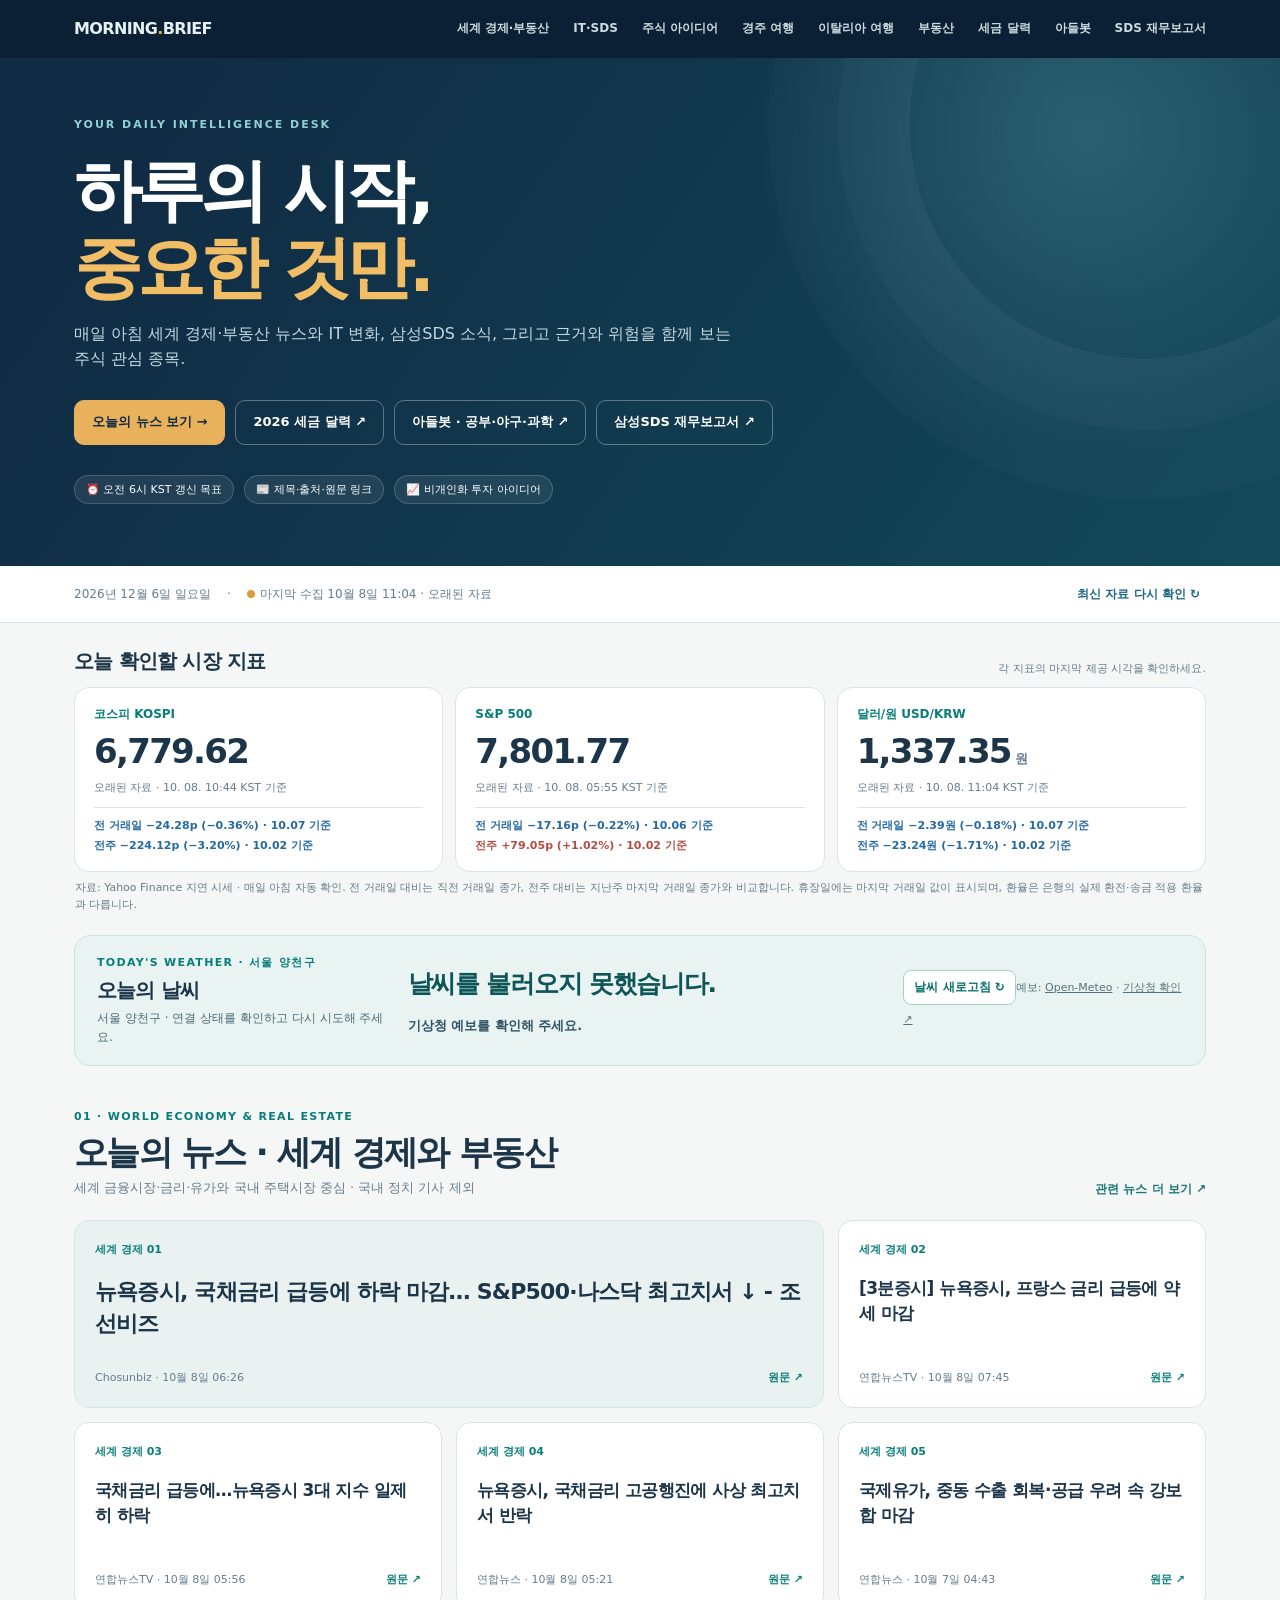
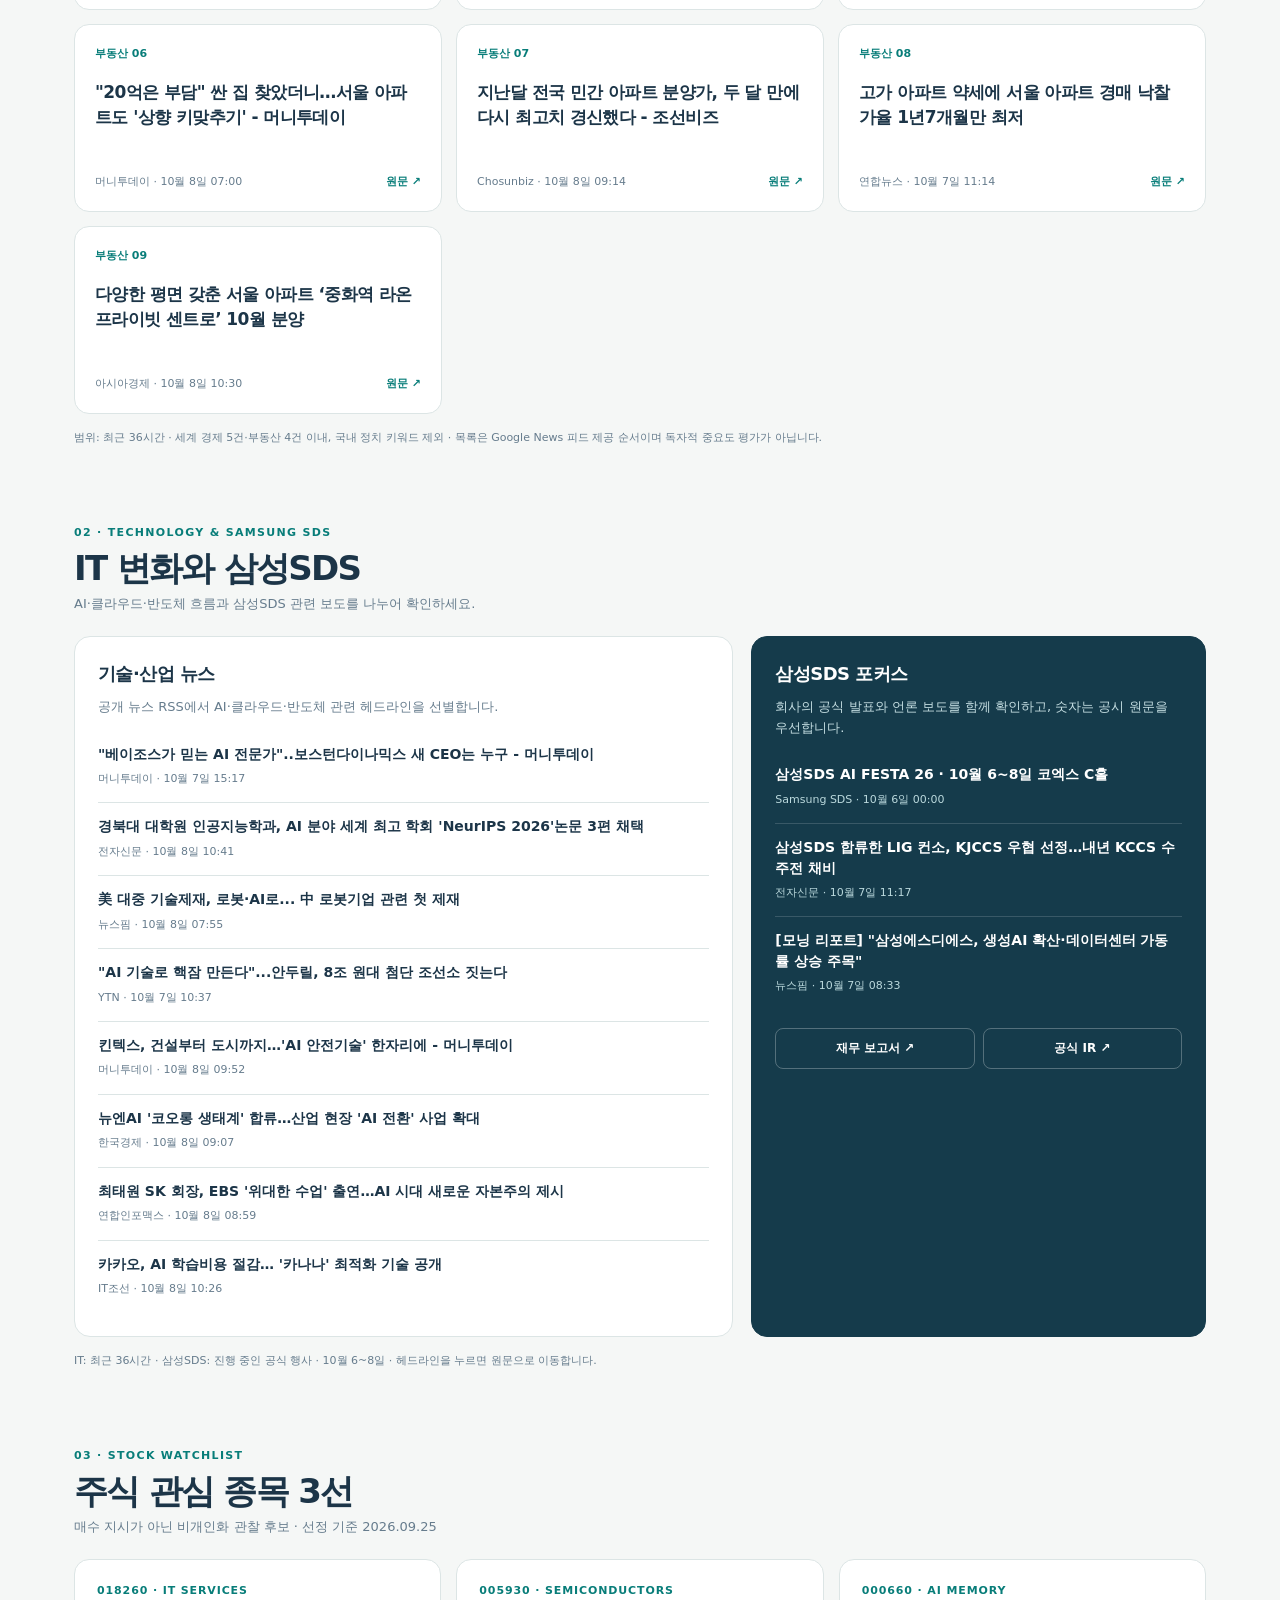
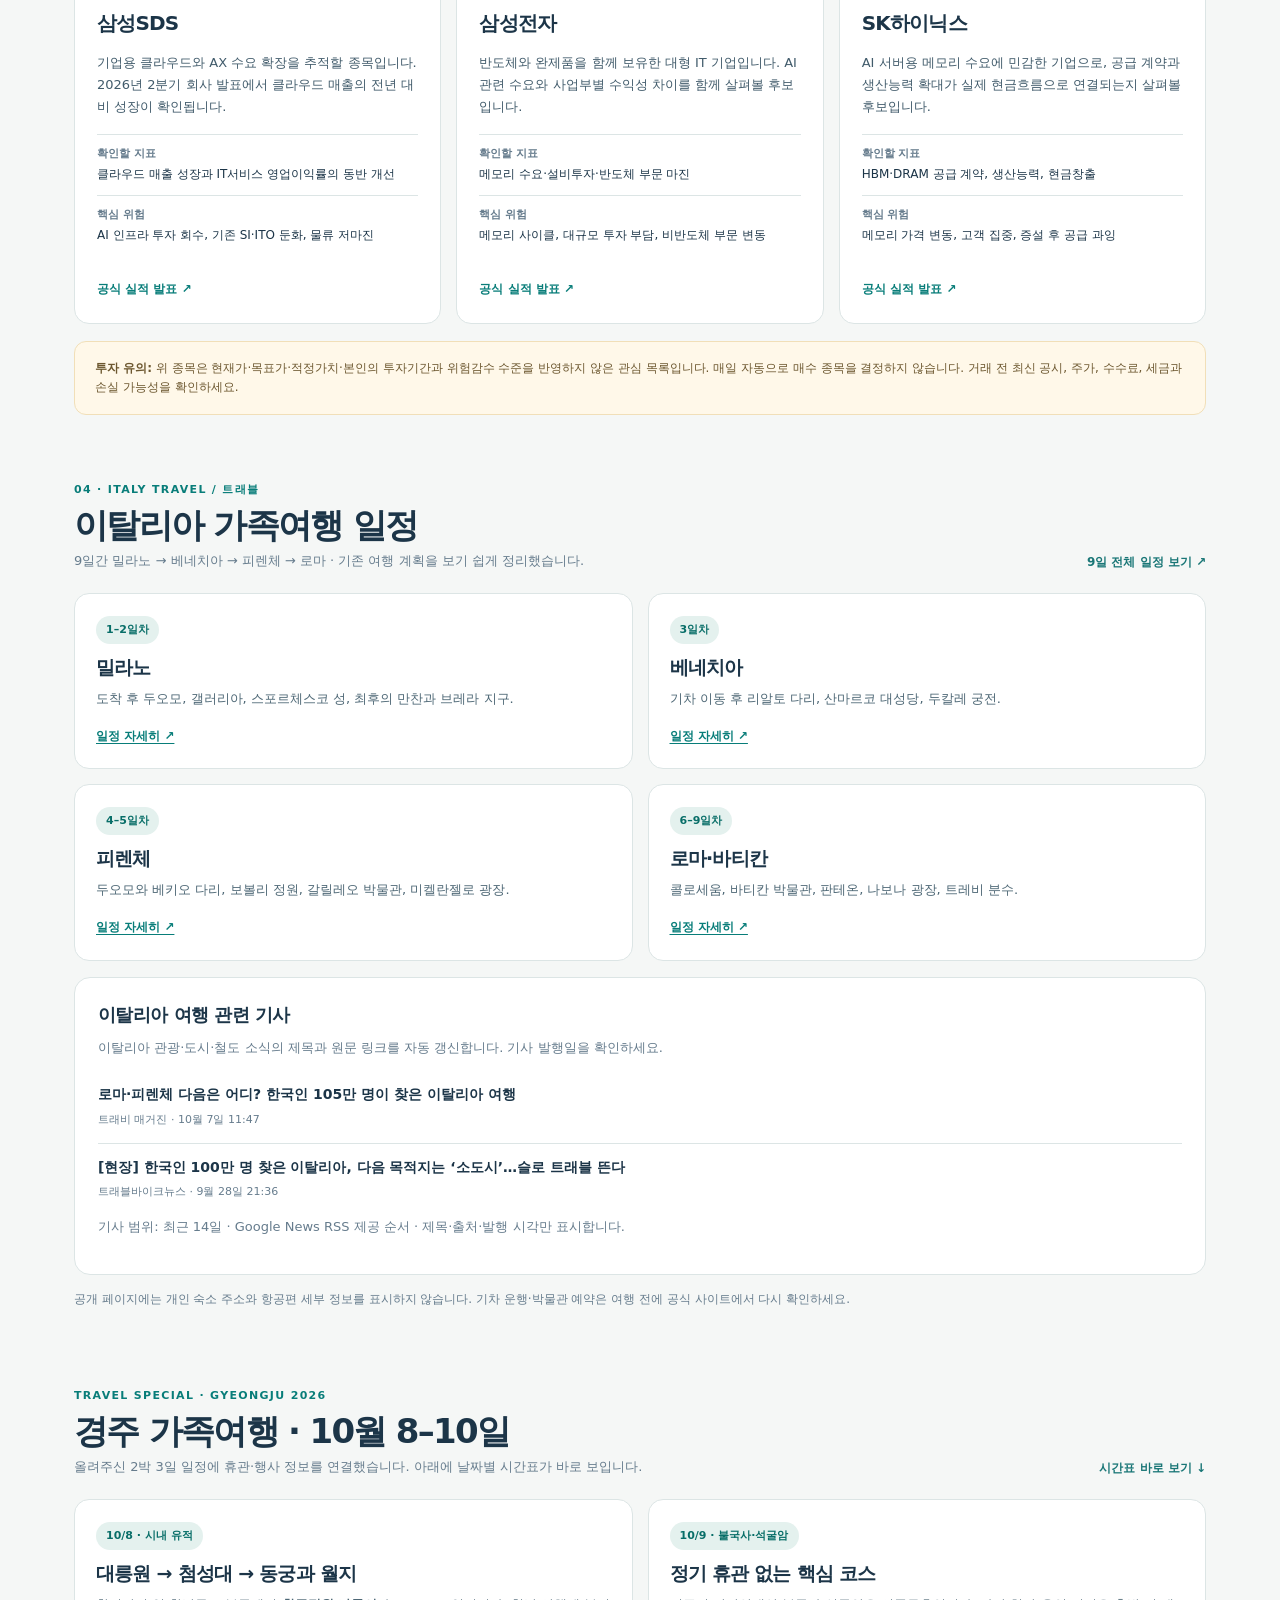
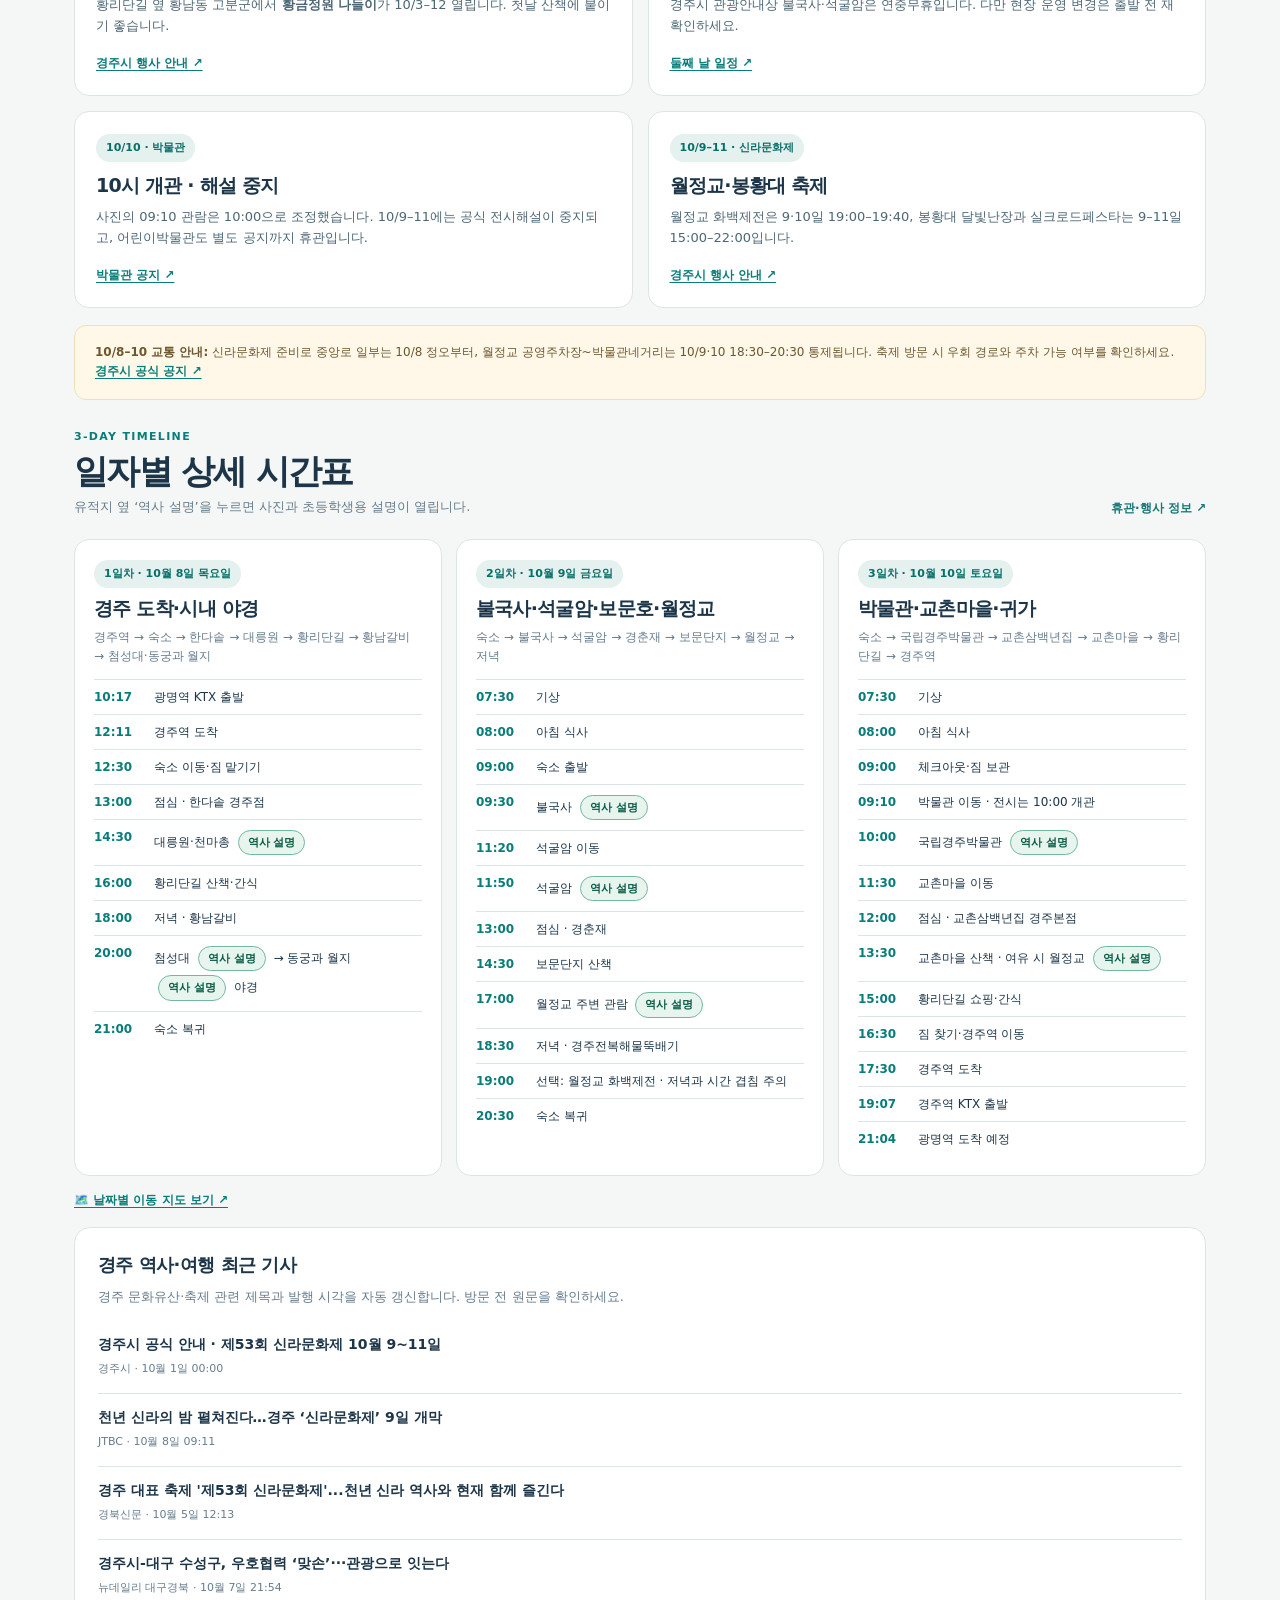
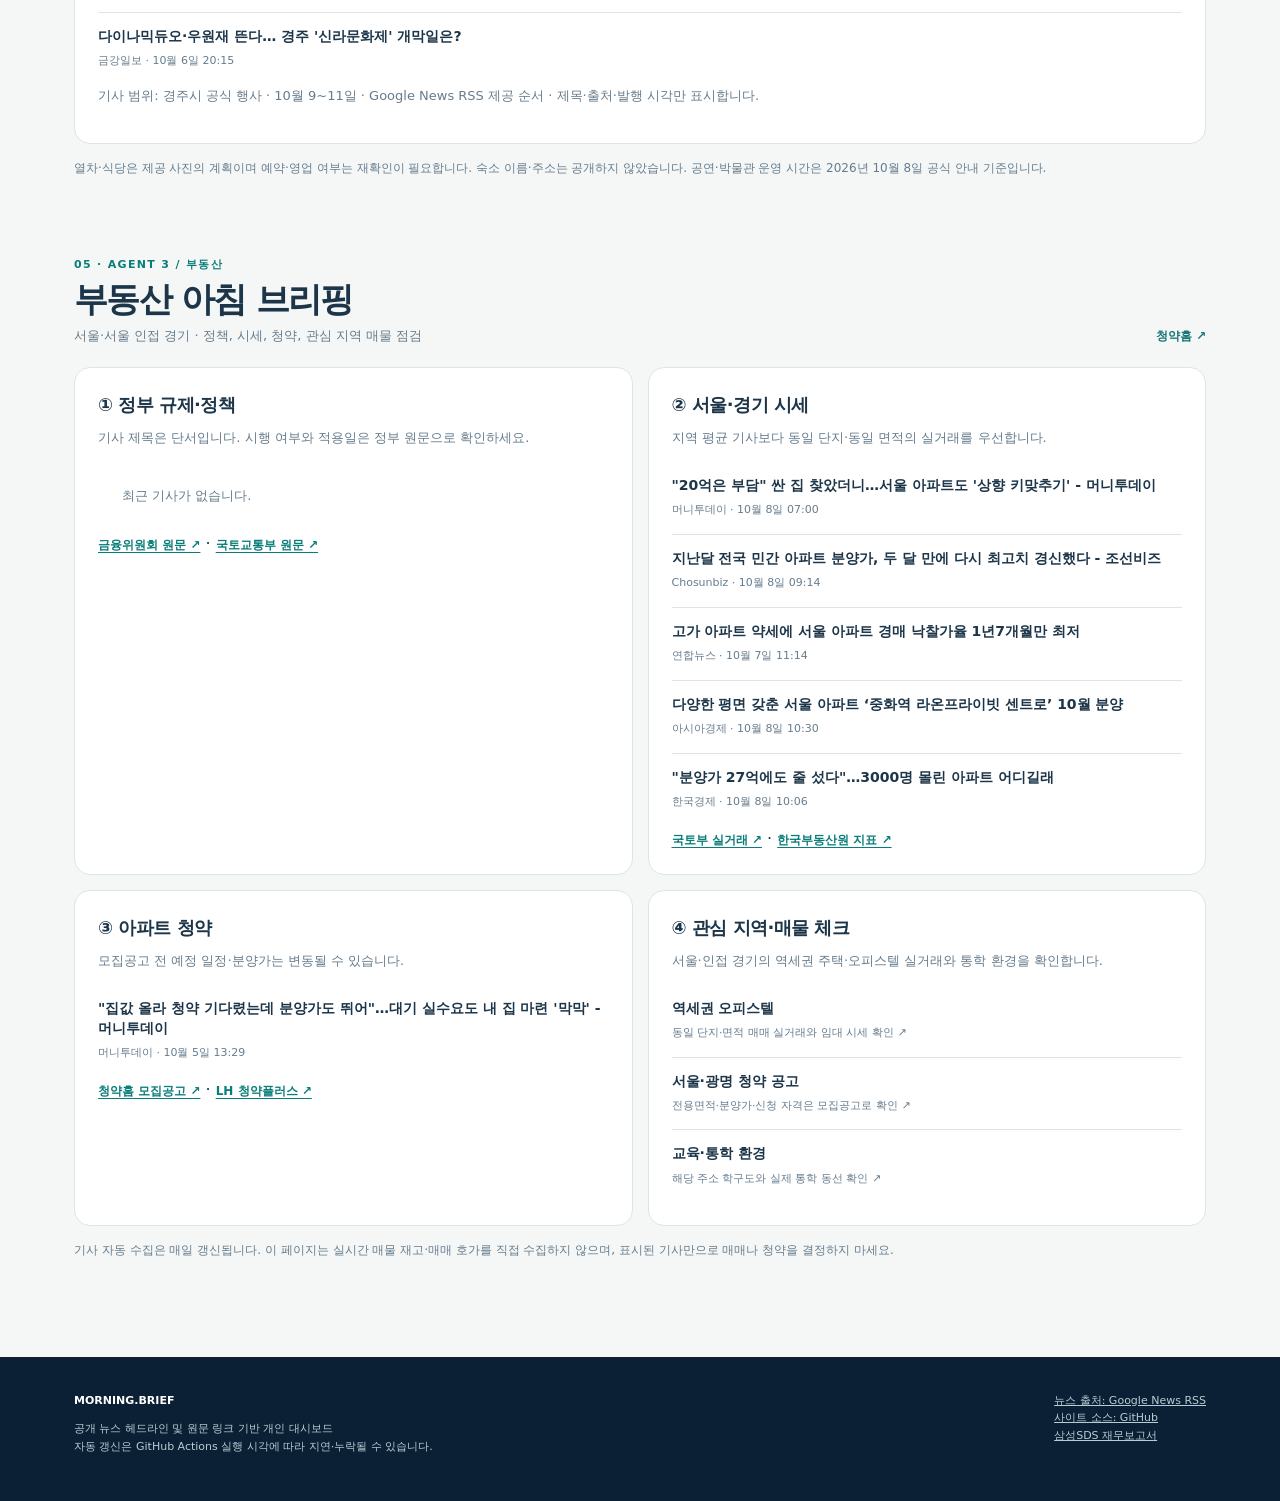
==== index.html @ 33d8dbd0 "Add day-by-day Gyeongju route maps" ====
<!doctype html>
<html lang="ko">
<head>
<meta charset="utf-8">
<meta name="viewport" content="width=device-width,initial-scale=1">
<meta name="theme-color" content="#102b44">
<meta name="description" content="매일 아침 세계 경제·부동산 뉴스, IT·삼성SDS, 이탈리아·경주 여행 일정과 기사를 보는 개인 대시보드">
<title>모닝 브리프 | 세계 경제 · IT · 이탈리아·경주 여행</title>
<style>
:root{--navy:#102b44;--deep:#0b2034;--ink:#1c3548;--muted:#667c8d;--teal:#087d79;--gold:#e6ae52;--paper:#f5f7f6;--line:#dce5e5;--white:#fff}*{box-sizing:border-box}html{scroll-behavior:smooth;scroll-padding-top:85px}body{margin:0;background:var(--paper);color:var(--ink);font-family:system-ui,-apple-system,"Apple SD Gothic Neo","Malgun Gothic",sans-serif;line-height:1.6}a{color:inherit;text-decoration:none}button{font:inherit}.wrap{max-width:1180px;margin:auto;padding:0 24px}.topbar{background:var(--deep);color:#e5f1f1}.toprow{display:flex;align-items:center;justify-content:space-between;min-height:58px;gap:20px}.brand{font-size:16px;font-weight:850;letter-spacing:-.04em}.brand span{color:var(--gold)}.topnav{display:flex;align-items:center;gap:24px;font-size:12px;font-weight:700;color:#cbdbdf}.topnav a:hover{color:white}.hero{background:radial-gradient(circle at 85% 15%,#2b6071 0%,transparent 28%),linear-gradient(125deg,#102b44 10%,#124958 100%);color:#fff;position:relative;overflow:hidden}.hero:after{content:"";position:absolute;width:470px;height:470px;border:1px solid #ffffff13;border-radius:50%;right:-100px;top:-170px;box-shadow:0 0 0 70px #ffffff06,0 0 0 140px #ffffff04}.herobody{padding-top:58px;padding-bottom:62px;position:relative;z-index:1}.eyebrow{text-transform:uppercase;letter-spacing:.18em;color:#8fd0d2;font-size:11px;font-weight:800}.hero h1{font-size:clamp(38px,6vw,68px);line-height:1.14;letter-spacing:-.07em;margin:18px 0 14px}.hero h1 em{font-style:normal;color:#f1bd65}.hero p{max-width:660px;color:#c4d9e2;font-size:16px;margin:0}.heroactions{display:flex;gap:10px;flex-wrap:wrap;margin-top:28px}.button{display:inline-flex;align-items:center;justify-content:center;border:1px solid #ffffff52;border-radius:10px;padding:11px 17px;font-size:13px;font-weight:800;color:#fff;background:transparent;cursor:pointer}.button.primary{background:#e9b15c;color:#102b44;border-color:#e9b15c}.button:hover{transform:translateY(-1px)}.meta{display:flex;gap:10px;flex-wrap:wrap;margin-top:30px}.meta span{font-size:11px;border:1px solid #ffffff2d;background:#ffffff13;border-radius:99px;padding:5px 11px}.status{background:#fff;border-bottom:1px solid var(--line)}.statusrow{display:flex;gap:16px;align-items:center;flex-wrap:wrap;min-height:56px;font-size:12px;color:var(--muted)}.statusrow strong{color:var(--teal)}.dot{display:inline-block;width:8px;height:8px;background:#3ead7d;border-radius:50%;margin-right:5px}.dot.stale{background:#d89c3d}.reload{margin-left:auto;background:transparent;border:0;color:#1d6784;font-size:12px;font-weight:700;cursor:pointer}.section{padding:42px 0 24px}.sectionhead{display:flex;align-items:end;justify-content:space-between;gap:16px;margin-bottom:21px}.sectag{color:var(--teal);font-size:11px;font-weight:850;letter-spacing:.12em}.sectionhead h2{font-size:clamp(24px,4vw,34px);line-height:1.3;letter-spacing:-.05em;margin:4px 0}.sectionhead p{color:var(--muted);font-size:13px;margin:4px 0 0}.more{color:#197676;font-size:12px;font-weight:800;white-space:nowrap}.newsgrid{display:grid;grid-template-columns:repeat(3,1fr);gap:14px}.article{display:flex;flex-direction:column;background:#fff;border:1px solid var(--line);border-radius:15px;padding:20px;min-height:188px;transition:transform .15s,box-shadow .15s}.article:hover{transform:translateY(-3px);box-shadow:0 12px 30px #0d36501a}.article:first-child{grid-column:span 2;background:#e9f2f1;border-color:#d3e7e4}.article .number{font-size:11px;font-weight:850;color:var(--teal)}.article h3{font-size:17px;line-height:1.45;letter-spacing:-.035em;margin:18px 0 14px}.article:first-child h3{font-size:22px}.article .bottom{display:flex;justify-content:space-between;gap:12px;margin-top:auto;color:var(--muted);font-size:11px}.article .arrow{color:var(--teal);font-weight:900}.split{display:grid;grid-template-columns:minmax(0,1.45fr) minmax(285px,1fr);gap:18px}.panel{background:#fff;border:1px solid var(--line);border-radius:16px;padding:23px}.panel.dark{background:#153b4b;border-color:#153b4b;color:#fff}.panel h3{font-size:18px;margin:0 0 8px;letter-spacing:-.03em}.panel p{font-size:13px;color:var(--muted);margin:0 0 13px}.panel.dark p{color:#c5dee2}.headlist{list-style:none;padding:0;margin:0}.headlist li{border-bottom:1px solid var(--line)}.headlist li:last-child{border:0}.headlist a{display:block;padding:13px 0}.headlist strong{font-size:14px;display:block;line-height:1.45}.headlist small{color:var(--muted);font-size:11px}.headlist a:hover strong{color:var(--teal)}.panel.dark .headlist li{border-color:#ffffff27}.panel.dark .headlist small{color:#bbd9dd}.panel.dark .headlist a:hover strong{color:#f1bd65}.quicklinks{display:grid;grid-template-columns:1fr 1fr;gap:8px;margin-top:18px}.quicklinks a{border:1px solid #ffffff45;border-radius:8px;padding:10px;font-size:12px;text-align:center;font-weight:750}.quicklinks a:hover{background:#ffffff18}.ideas{display:grid;grid-template-columns:repeat(3,1fr);gap:15px}.idea{background:#fff;border:1px solid var(--line);border-radius:15px;padding:22px}.ticker{font-size:11px;color:var(--teal);font-weight:850;letter-spacing:.08em}.idea h3{font-size:20px;margin:7px 0 10px;letter-spacing:-.04em}.idea p{font-size:13px;color:#415b6b;line-height:1.7}.idea dl{margin:16px 0}.idea dl div{border-top:1px solid var(--line);padding:10px 0}.idea dt{font-size:11px;font-weight:850;color:var(--muted)}.idea dd{margin:3px 0 0;font-size:12px}.idea a{display:inline-block;color:var(--teal);font-weight:750;font-size:12px;margin-top:9px}.callout{background:#fff8e9;border:1px solid #f1dfb8;border-radius:12px;padding:17px 20px;margin-top:17px;color:#6c572f;font-size:12px}.empty{padding:24px;background:#fff;border:1px dashed var(--line);border-radius:12px;color:var(--muted);font-size:13px}.note{font-size:11px;color:var(--muted);line-height:1.7;margin-top:15px}.footer{margin-top:60px;background:var(--deep);color:#b9cbd4;padding:35px 0;font-size:11px}.footrow{display:flex;gap:20px;justify-content:space-between;align-items:start}.footer a{text-decoration:underline}.footer strong{color:white}a:focus-visible,button:focus-visible{outline:3px solid var(--gold);outline-offset:3px}@media(max-width:850px){.newsgrid{grid-template-columns:1fr 1fr}.split{grid-template-columns:1fr}.ideas{grid-template-columns:1fr 1fr}}@media(max-width:620px){.wrap{padding:0 16px}.topnav{gap:12px;font-size:11px}.topnav a:first-child{display:none}.herobody{padding-top:43px;padding-bottom:46px}.hero h1{font-size:40px}.hero p{font-size:14px}.section{padding-top:32px}.newsgrid,.ideas{grid-template-columns:1fr}.article:first-child{grid-column:auto}.article{min-height:150px}.article:first-child h3{font-size:19px}.article h3{margin-top:12px}.sectionhead{align-items:start}.statusrow{gap:5px;padding-top:12px;padding-bottom:12px}.reload{margin-left:0}.footrow{display:block}.footer p{margin:12px 0}}@media print{.topnav,.heroactions,.reload{display:none!important}.hero{background:#102b44!important}.section{padding:20px 0}.article,.panel,.idea{break-inside:avoid}.article{min-height:auto}.newsgrid,.ideas{grid-template-columns:1fr 1fr}.split{grid-template-columns:1fr 1fr}.footer{margin-top:20px}*{-webkit-print-color-adjust:exact;print-color-adjust:exact}}
</style>
<style>
.agentgrid{display:grid;grid-template-columns:repeat(2,minmax(0,1fr));gap:15px}.agentcard{background:#fff;border:1px solid var(--line);border-radius:15px;padding:21px}.agentcard h3{font-size:19px;letter-spacing:-.04em;margin:8px 0 7px}.agentcard p{font-size:13px;color:#4d6775;margin:0 0 12px}.agentcard .when{font-weight:850;color:var(--teal);font-size:13px}.agentcard .caution{font-size:12px;color:#866434;background:#fff7e7;border-radius:7px;padding:8px 10px}.agenttag{display:inline-block;border-radius:99px;background:#e4f1ee;color:#086e68;font-size:11px;font-weight:850;padding:5px 10px}.agentlink{font-size:12px;font-weight:800;color:var(--teal);text-decoration:underline;text-underline-offset:3px}.agentnote{font-size:12px;color:var(--muted);margin-top:15px}.agentnote strong{color:var(--ink)}@media(max-width:620px){.toprow{flex-wrap:wrap;padding-top:10px;padding-bottom:9px}.topnav{width:100%;min-width:0;overflow-x:auto;white-space:nowrap;gap:17px;padding-bottom:3px}.topnav a{flex:0 0 auto}.topnav a:first-child{display:inline}.agentgrid{grid-template-columns:1fr}}
</style>
<style>.topnav{overflow-x:auto;white-space:nowrap;scrollbar-width:thin}.toprow{min-width:0}.topnav a{flex:none}@media(max-width:850px){.toprow{display:block;padding-top:11px;padding-bottom:8px}.topnav{padding:8px 0 3px}}</style>
<style>.tripdays{display:grid;grid-template-columns:repeat(3,minmax(0,1fr));gap:14px;margin-top:19px}.tripday{background:#fff;border:1px solid var(--line);border-radius:15px;padding:19px;scroll-margin-top:90px}.tripday h3{font-size:19px;letter-spacing:-.04em;margin:5px 0}.tripday p{font-size:12px;color:var(--muted);margin:0 0 12px}.tripday ol{list-style:none;padding:0;margin:0}.tripday li{display:grid;grid-template-columns:52px 1fr;gap:8px;border-top:1px solid var(--line);padding:8px 0;font-size:12px;line-height:1.5}.tripday time{font-weight:850;color:var(--teal);font-variant-numeric:tabular-nums}.tripday .agentlink{display:inline-block;margin-top:10px}@media(max-width:900px){.tripdays{grid-template-columns:1fr}}@media(max-width:620px){.tripday{padding:17px}.tripday li{font-size:13px;grid-template-columns:57px 1fr}}</style>
<style>
.weather-section{padding:22px 0 0}.weather-card{display:flex;align-items:center;justify-content:space-between;gap:20px;background:#e8f3f2;border:1px solid #cce3df;border-radius:16px;padding:18px 22px}.weather-card h2{font-size:20px;margin:2px 0 3px;letter-spacing:-.04em}.weather-card p{font-size:12px;color:#4e6b76;margin:0}.weather-main{display:flex;align-items:center;gap:12px;flex-wrap:wrap}.weather-main strong{font-size:25px;color:#0d5556;letter-spacing:-.05em}.weather-detail{font-size:13px;color:#315463;font-weight:700}.weather-source{font-size:11px;color:#57737d}.weather-source a{text-decoration:underline}.weather-refresh{border:1px solid #a7cfca;border-radius:8px;background:#fff;color:#0a706d;font-size:12px;font-weight:800;padding:7px 10px;cursor:pointer}.weather-refresh:disabled{opacity:.55;cursor:wait}@media(max-width:620px){.weather-card{display:block;padding:16px}.weather-main{margin:10px 0}.weather-source{display:block;margin-top:8px}}
</style>
<link rel="stylesheet" href="gyeongju-history.css"><link rel="stylesheet" href="market.css"><script defer src="gyeongju-history.js"></script><script defer src="market.js"></script>
</head>
<body>
<div class="topbar"><div class="wrap toprow"><a class="brand" href="#top">MORNING<span>.</span>BRIEF</a><nav class="topnav" aria-label="주요 메뉴"><a href="#top-news">세계 경제·부동산</a><a href="#it-news">IT·SDS</a><a href="#ideas">주식 아이디어</a><a href="#gyeongju">경주 여행</a><a href="#travel">이탈리아 여행</a><a href="#realestate">부동산</a><a href="tax-calendar.html">세금 달력</a><a href="sonbot.html">아들봇</a><a href="sds-report.html">SDS 재무보고서</a></nav></div></div>
<header class="hero" id="top"><div class="wrap herobody"><div class="eyebrow">YOUR DAILY INTELLIGENCE DESK</div><h1>하루의 시작,<br><em>중요한 것만.</em></h1><p>매일 아침 세계 경제·부동산 뉴스와 IT 변화, 삼성SDS 소식, 그리고 근거와 위험을 함께 보는 주식 관심 종목.</p><div class="heroactions"><a class="button primary" href="#top-news">오늘의 뉴스 보기 →</a><a class="button" href="tax-calendar.html">2026 세금 달력 ↗</a><a class="button" href="sonbot.html">아들봇 · 공부·야구·과학 ↗</a><a class="button" href="sds-report.html">삼성SDS 재무보고서 ↗</a></div><div class="meta"><span>⏰ 오전 6시 KST 갱신 목표</span><span>📰 제목·출처·원문 링크</span><span>📈 비개인화 투자 아이디어</span></div></div></header>
<div class="status"><div class="wrap statusrow"><span id="today">날짜 확인 중</span><span>·</span><span id="updated"><span class="dot"></span>자료 확인 중</span><button class="reload" type="button" id="reload">최신 자료 다시 확인 ↻</button></div></div>
<main>
<section class="market-section" aria-labelledby="market-title"><div class="wrap">
<div class="market-head"><h2 id="market-title">오늘 확인할 시장 지표</h2><p>각 지표의 마지막 제공 시각을 확인하세요.</p></div>
<div class="market-grid" aria-live="polite">
<a class="market-card" data-market="kospi" href="https://finance.yahoo.com/quote/%5EKS11/" target="_blank" rel="noopener noreferrer"><span class="market-name">코스피 KOSPI</span><strong class="market-value">불러오는 중…</strong><small class="market-time">시세 확인 중</small></a>
<a class="market-card" data-market="sp500" href="https://finance.yahoo.com/quote/%5EGSPC/" target="_blank" rel="noopener noreferrer"><span class="market-name">S&amp;P 500</span><strong class="market-value">불러오는 중…</strong><small class="market-time">시세 확인 중</small></a>
<a class="market-card" data-market="usdkrw" href="https://finance.yahoo.com/quote/KRW%3DX/" target="_blank" rel="noopener noreferrer"><span class="market-name">달러/원 USD/KRW</span><strong class="market-value">불러오는 중…</strong><small class="market-time">시세 확인 중</small></a>
</div><p class="market-note">자료: Yahoo Finance 지연 시세 · 매일 아침 자동 확인. 전 거래일 대비는 직전 거래일 종가, 전주 대비는 지난주 마지막 거래일 종가와 비교합니다. 휴장일에는 마지막 거래일 값이 표시되며, 환율은 은행의 실제 환전·송금 적용 환율과 다릅니다.</p>
</div></section>
<section class="weather-section" aria-labelledby="weather-title"><div class="wrap"><div class="weather-card"><div><div class="sectag">TODAY'S WEATHER · 서울 양천구</div><h2 id="weather-title">오늘의 날씨</h2><p id="weather-date">서울 양천구 예보를 확인하고 있습니다.</p></div><div class="weather-main" aria-live="polite"><strong id="weather-summary">불러오는 중…</strong><span class="weather-detail" id="weather-detail"></span></div><div><button class="weather-refresh" type="button" id="weather-refresh">날씨 새로고침 ↻</button><span class="weather-source">예보: <a href="https://open-meteo.com/en/docs" target="_blank" rel="noopener noreferrer">Open-Meteo</a> · <a href="https://www.weather.go.kr/w/forecast/notice.do?stnId=109" target="_blank" rel="noopener noreferrer">기상청 확인 ↗</a></span></div></div></div></section>
<section class="section" id="top-news"><div class="wrap"><div class="sectionhead"><div><div class="sectag">01 · WORLD ECONOMY & REAL ESTATE</div><h2>오늘의 뉴스 · 세계 경제와 부동산</h2><p>세계 금융시장·금리·유가와 국내 주택시장 중심 · 국내 정치 기사 제외</p></div><a class="more" href="https://news.google.com/search?q=%EC%84%B8%EA%B3%84%20%EA%B2%BD%EC%A0%9C%20%EB%B6%80%EB%8F%99%EC%82%B0&amp;hl=ko&amp;gl=KR&amp;ceid=KR%3Ako" target="_blank" rel="noopener noreferrer">관련 뉴스 더 보기 ↗</a></div><div id="top-items" class="newsgrid"><div class="empty">뉴스를 불러오는 중입니다.</div></div><p class="note" id="top-window"></p></div></section>
<section class="section" id="it-news"><div class="wrap"><div class="sectionhead"><div><div class="sectag">02 · TECHNOLOGY & SAMSUNG SDS</div><h2>IT 변화와 삼성SDS</h2><p>AI·클라우드·반도체 흐름과 삼성SDS 관련 보도를 나누어 확인하세요.</p></div></div><div class="split"><div class="panel"><h3>기술·산업 뉴스</h3><p>공개 뉴스 RSS에서 AI·클라우드·반도체 관련 헤드라인을 선별합니다.</p><ul class="headlist" id="it-items"><li class="empty">뉴스를 불러오는 중입니다.</li></ul></div><div class="panel dark"><h3>삼성SDS 포커스</h3><p>회사의 공식 발표와 언론 보도를 함께 확인하고, 숫자는 공시 원문을 우선합니다.</p><ul class="headlist" id="sds-items"><li class="empty">뉴스를 불러오는 중입니다.</li></ul><div class="quicklinks"><a href="sds-report.html">재무 보고서 ↗</a><a href="https://www.samsungsds.com/kr/investor/ir_events/earnings-release.html" target="_blank" rel="noopener noreferrer">공식 IR ↗</a></div></div></div><p class="note" id="it-window"></p></div></section>
<section class="section" id="ideas"><div class="wrap"><div class="sectionhead"><div><div class="sectag">03 · STOCK WATCHLIST</div><h2>주식 관심 종목 3선</h2><p>매수 지시가 아닌 비개인화 관찰 후보 · 선정 기준 2026.09.25</p></div></div><div class="ideas">
<article class="idea"><div class="ticker">018260 · IT SERVICES</div><h3>삼성SDS</h3><p>기업용 클라우드와 AX 수요 확장을 추적할 종목입니다. 2026년 2분기 회사 발표에서 클라우드 매출의 전년 대비 성장이 확인됩니다.</p><dl><div><dt>확인할 지표</dt><dd>클라우드 매출 성장과 IT서비스 영업이익률의 동반 개선</dd></div><div><dt>핵심 위험</dt><dd>AI 인프라 투자 회수, 기존 SI·ITO 둔화, 물류 저마진</dd></div></dl><a href="https://www.samsungsds.com/kr/news/ss-260730.html" target="_blank" rel="noopener noreferrer">공식 실적 발표 ↗</a></article>
<article class="idea"><div class="ticker">005930 · SEMICONDUCTORS</div><h3>삼성전자</h3><p>반도체와 완제품을 함께 보유한 대형 IT 기업입니다. AI 관련 수요와 사업부별 수익성 차이를 함께 살펴볼 후보입니다.</p><dl><div><dt>확인할 지표</dt><dd>메모리 수요·설비투자·반도체 부문 마진</dd></div><div><dt>핵심 위험</dt><dd>메모리 사이클, 대규모 투자 부담, 비반도체 부문 변동</dd></div></dl><a href="https://news.samsung.com/kr/%EC%82%BC%EC%84%B1%EC%A0%84%EC%9E%90-2026%EB%85%84-2%EB%B6%84%EA%B8%B0-%EC%8B%A4%EC%A0%81-%EB%B0%9C%ED%91%9C" target="_blank" rel="noopener noreferrer">공식 실적 발표 ↗</a></article>
<article class="idea"><div class="ticker">000660 · AI MEMORY</div><h3>SK하이닉스</h3><p>AI 서버용 메모리 수요에 민감한 기업으로, 공급 계약과 생산능력 확대가 실제 현금흐름으로 연결되는지 살펴볼 후보입니다.</p><dl><div><dt>확인할 지표</dt><dd>HBM·DRAM 공급 계약, 생산능력, 현금창출</dd></div><div><dt>핵심 위험</dt><dd>메모리 가격 변동, 고객 집중, 증설 후 공급 과잉</dd></div></dl><a href="https://news.skhynix.co.kr/q2-2026-business-results/" target="_blank" rel="noopener noreferrer">공식 실적 발표 ↗</a></article>
</div><div class="callout"><strong>투자 유의:</strong> 위 종목은 현재가·목표가·적정가치·본인의 투자기간과 위험감수 수준을 반영하지 않은 관심 목록입니다. 매일 자동으로 매수 종목을 결정하지 않습니다. 거래 전 최신 공시, 주가, 수수료, 세금과 손실 가능성을 확인하세요.</div></div></section>
<section class="section" id="travel"><div class="wrap"><div class="sectionhead"><div><div class="sectag">04 · ITALY TRAVEL / 트래블</div><h2>이탈리아 가족여행 일정</h2><p>9일간 밀라노 → 베네치아 → 피렌체 → 로마 · 기존 여행 계획을 보기 쉽게 정리했습니다.</p></div><a class="more" href="italy-trip.html">9일 전체 일정 보기 ↗</a></div><div class="agentgrid">
<article class="agentcard"><span class="agenttag">1–2일차</span><h3>밀라노</h3><p>도착 후 두오모, 갤러리아, 스포르체스코 성, 최후의 만찬과 브레라 지구.</p><a class="agentlink" href="italy-trip.html#day-1">일정 자세히 ↗</a></article>
<article class="agentcard"><span class="agenttag">3일차</span><h3>베네치아</h3><p>기차 이동 후 리알토 다리, 산마르코 대성당, 두칼레 궁전.</p><a class="agentlink" href="italy-trip.html#day-3">일정 자세히 ↗</a></article>
<article class="agentcard"><span class="agenttag">4–5일차</span><h3>피렌체</h3><p>두오모와 베키오 다리, 보볼리 정원, 갈릴레오 박물관, 미켈란젤로 광장.</p><a class="agentlink" href="italy-trip.html#day-4">일정 자세히 ↗</a></article>
<article class="agentcard"><span class="agenttag">6–9일차</span><h3>로마·바티칸</h3><p>콜로세움, 바티칸 박물관, 판테온, 나보나 광장, 트레비 분수.</p><a class="agentlink" href="italy-trip.html#day-6">일정 자세히 ↗</a></article>
</div><div class="panel" style="margin-top:16px"><h3>이탈리아 여행 관련 기사</h3><p>이탈리아 관광·도시·철도 소식의 제목과 원문 링크를 자동 갱신합니다. 기사 발행일을 확인하세요.</p><ul class="headlist" id="italy-travel-items"><li class="empty">기사를 불러오는 중입니다.</li></ul><p class="note" id="italy-window"></p></div><p class="agentnote">공개 페이지에는 개인 숙소 주소와 항공편 세부 정보를 표시하지 않습니다. 기차 운행·박물관 예약은 여행 전에 공식 사이트에서 다시 확인하세요.</p></div></section>
<section class="section" id="gyeongju"><div class="wrap"><div class="sectionhead"><div><div class="sectag">TRAVEL SPECIAL · GYEONGJU 2026</div><h2>경주 가족여행 · 10월 8–10일</h2><p>올려주신 2박 3일 일정에 휴관·행사 정보를 연결했습니다. 아래에 날짜별 시간표가 바로 보입니다.</p></div><a class="more" href="#gyeongju-days">시간표 바로 보기 ↓</a></div><div class="agentgrid">
<article class="agentcard"><span class="agenttag">10/8 · 시내 유적</span><h3>대릉원 → 첨성대 → 동궁과 월지</h3><p>황리단길 옆 황남동 고분군에서 <strong>황금정원 나들이</strong>가 10/3–12 열립니다. 첫날 산책에 붙이기 좋습니다.</p><a class="agentlink" href="https://www.gyeongju.go.kr/tour/page.do?mnu_uid=4896" target="_blank" rel="noopener noreferrer">경주시 행사 안내 ↗</a></article>
<article class="agentcard"><span class="agenttag">10/9 · 불국사·석굴암</span><h3>정기 휴관 없는 핵심 코스</h3><p>경주시 관광안내상 불국사·석굴암은 연중무휴입니다. 다만 현장 운영 변경은 출발 전 재확인하세요.</p><a class="agentlink" href="gyeongju-trip.html#day-2">둘째 날 일정 ↗</a></article>
<article class="agentcard"><span class="agenttag">10/10 · 박물관</span><h3>10시 개관 · 해설 중지</h3><p>사진의 09:10 관람은 10:00으로 조정했습니다. 10/9–11에는 공식 전시해설이 중지되고, 어린이박물관도 별도 공지까지 휴관입니다.</p><a class="agentlink" href="https://gyeongju.museum.go.kr/kor/html/sub07/0701.html?GotoPage=1&amp;mode=V&amp;no=5550" target="_blank" rel="noopener noreferrer">박물관 공지 ↗</a></article>
<article class="agentcard"><span class="agenttag">10/9–11 · 신라문화제</span><h3>월정교·봉황대 축제</h3><p>월정교 화백제전은 9·10일 19:00–19:40, 봉황대 달빛난장과 실크로드페스타는 9–11일 15:00–22:00입니다.</p><a class="agentlink" href="https://www.gyeongju.go.kr/tour/page.do?mnu_uid=4896" target="_blank" rel="noopener noreferrer">경주시 행사 안내 ↗</a></article>
</div><div class="callout"><strong>10/8–10 교통 안내:</strong> 신라문화제 준비로 중앙로 일부는 10/8 정오부터, 월정교 공영주차장~박물관네거리는 10/9·10 18:30–20:30 통제됩니다. 축제 방문 시 우회 경로와 주차 가능 여부를 확인하세요. <a class="agentlink" href="https://www.gyeongju.go.kr/news/page.do?mnu_uid=1336&amp;pageNo=3&amp;pageOrder=0&amp;pagePrvNxt=1&amp;pageRef=0&amp;parm_bod_uid=336330&amp;parm_mnu_uid=0&amp;srchBgpUid=-1&amp;srchColumn=&amp;srchEDate=9999-12-31&amp;srchEnable=1&amp;srchKeyword=&amp;srchSDate=1960-01-01&amp;srchVoteType=-1&amp;step=258" target="_blank" rel="noopener noreferrer">경주시 공식 공지 ↗</a></div><div class="sectionhead" id="gyeongju-days" style="margin-top:28px"><div><div class="sectag">3-DAY TIMELINE</div><h2>일자별 상세 시간표</h2><p>유적지 옆 ‘역사 설명’을 누르면 사진과 초등학생용 설명이 열립니다.</p></div><a class="more" href="gyeongju-trip.html">휴관·행사 정보 ↗</a></div><div class="tripdays">
<article class="tripday" id="gyeongju-day-1"><span class="agenttag">1일차 · 10월 8일 목요일</span><h3>경주 도착·시내 야경</h3><p>경주역 → 숙소 → 한다솥 → 대릉원 → 황리단길 → 황남갈비 → 첨성대·동궁과 월지</p><ol><li><time>10:17</time><span>광명역 KTX 출발</span></li><li><time>12:11</time><span>경주역 도착</span></li><li><time>12:30</time><span>숙소 이동·짐 맡기기</span></li><li><time>13:00</time><span>점심 · 한다솥 경주점</span></li><li><time>14:30</time><span>대릉원·천마총 <button class="history-open" type="button" data-history="daereungwon">역사 설명</button></span></li><li><time>16:00</time><span>황리단길 산책·간식</span></li><li><time>18:00</time><span>저녁 · 황남갈비</span></li><li><time>20:00</time><span>첨성대 <button class="history-open" type="button" data-history="cheomseongdae">역사 설명</button> → 동궁과 월지 <button class="history-open" type="button" data-history="donggung">역사 설명</button> 야경</span></li><li><time>21:00</time><span>숙소 복귀</span></li></ol></article>
<article class="tripday" id="gyeongju-day-2"><span class="agenttag">2일차 · 10월 9일 금요일</span><h3>불국사·석굴암·보문호·월정교</h3><p>숙소 → 불국사 → 석굴암 → 경춘재 → 보문단지 → 월정교 → 저녁</p><ol><li><time>07:30</time><span>기상</span></li><li><time>08:00</time><span>아침 식사</span></li><li><time>09:00</time><span>숙소 출발</span></li><li><time>09:30</time><span>불국사 <button class="history-open" type="button" data-history="bulguksa">역사 설명</button></span></li><li><time>11:20</time><span>석굴암 이동</span></li><li><time>11:50</time><span>석굴암 <button class="history-open" type="button" data-history="seokguram">역사 설명</button></span></li><li><time>13:00</time><span>점심 · 경춘재</span></li><li><time>14:30</time><span>보문단지 산책</span></li><li><time>17:00</time><span>월정교 주변 관람 <button class="history-open" type="button" data-history="woljeonggyo">역사 설명</button></span></li><li><time>18:30</time><span>저녁 · 경주전복해물뚝배기</span></li><li><time>19:00</time><span>선택: 월정교 화백제전 · 저녁과 시간 겹침 주의</span></li><li><time>20:30</time><span>숙소 복귀</span></li></ol></article>
<article class="tripday" id="gyeongju-day-3"><span class="agenttag">3일차 · 10월 10일 토요일</span><h3>박물관·교촌마을·귀가</h3><p>숙소 → 국립경주박물관 → 교촌삼백년집 → 교촌마을 → 황리단길 → 경주역</p><ol><li><time>07:30</time><span>기상</span></li><li><time>08:00</time><span>아침 식사</span></li><li><time>09:00</time><span>체크아웃·짐 보관</span></li><li><time>09:10</time><span>박물관 이동 · 전시는 10:00 개관</span></li><li><time>10:00</time><span>국립경주박물관 <button class="history-open" type="button" data-history="museum">역사 설명</button></span></li><li><time>11:30</time><span>교촌마을 이동</span></li><li><time>12:00</time><span>점심 · 교촌삼백년집 경주본점</span></li><li><time>13:30</time><span>교촌마을 산책 · 여유 시 월정교 <button class="history-open" type="button" data-history="woljeonggyo">역사 설명</button></span></li><li><time>15:00</time><span>황리단길 쇼핑·간식</span></li><li><time>16:30</time><span>짐 찾기·경주역 이동</span></li><li><time>17:30</time><span>경주역 도착</span></li><li><time>19:07</time><span>경주역 KTX 출발</span></li><li><time>21:04</time><span>광명역 도착 예정</span></li></ol></article>
</div><p class="agentnote"><a class="agentlink" href="gyeongju-trip.html#maps">🗺️ 날짜별 이동 지도 보기 ↗</a></p><div class="panel" style="margin-top:16px"><h3>경주 역사·여행 최근 기사</h3><p>경주 문화유산·축제 관련 제목과 발행 시각을 자동 갱신합니다. 방문 전 원문을 확인하세요.</p><ul class="headlist" id="gyeongju-travel-items"><li class="empty">기사를 불러오는 중입니다.</li></ul><p class="note" id="gyeongju-window"></p></div><p class="agentnote">열차·식당은 제공 사진의 계획이며 예약·영업 여부는 재확인이 필요합니다. 숙소 이름·주소는 공개하지 않았습니다. 공연·박물관 운영 시간은 2026년 10월 8일 공식 안내 기준입니다.</p></div></section>
<section class="section" id="realestate"><div class="wrap"><div class="sectionhead"><div><div class="sectag">05 · AGENT 3 / 부동산</div><h2>부동산 아침 브리핑</h2><p>서울·서울 인접 경기 · 정책, 시세, 청약, 관심 지역 매물 점검</p></div><a class="more" href="https://www.applyhome.co.kr/" target="_blank" rel="noopener noreferrer">청약홈 ↗</a></div>
<div class="agentgrid"><div class="panel"><h3>① 정부 규제·정책</h3><p>기사 제목은 단서입니다. 시행 여부와 적용일은 정부 원문으로 확인하세요.</p><ul class="headlist" id="realestate-policy-items"><li class="empty">뉴스를 불러오는 중입니다.</li></ul><a class="agentlink" href="https://www.fsc.go.kr/" target="_blank" rel="noopener noreferrer">금융위원회 원문 ↗</a> · <a class="agentlink" href="https://www.molit.go.kr/" target="_blank" rel="noopener noreferrer">국토교통부 원문 ↗</a></div>
<div class="panel"><h3>② 서울·경기 시세</h3><p>지역 평균 기사보다 동일 단지·동일 면적의 실거래를 우선합니다.</p><ul class="headlist" id="realestate-market-items"><li class="empty">뉴스를 불러오는 중입니다.</li></ul><a class="agentlink" href="https://rt.molit.go.kr/" target="_blank" rel="noopener noreferrer">국토부 실거래 ↗</a> · <a class="agentlink" href="https://www.reb.or.kr/r-one/portal/main/indexPage.do" target="_blank" rel="noopener noreferrer">한국부동산원 지표 ↗</a></div>
<div class="panel"><h3>③ 아파트 청약</h3><p>모집공고 전 예정 일정·분양가는 변동될 수 있습니다.</p><ul class="headlist" id="realestate-presale-items"><li class="empty">뉴스를 불러오는 중입니다.</li></ul><a class="agentlink" href="https://www.applyhome.co.kr/" target="_blank" rel="noopener noreferrer">청약홈 모집공고 ↗</a> · <a class="agentlink" href="https://apply.lh.or.kr/" target="_blank" rel="noopener noreferrer">LH 청약플러스 ↗</a></div>
<div class="panel"><h3>④ 관심 지역·매물 체크</h3><p>서울·인접 경기의 역세권 주택·오피스텔 실거래와 통학 환경을 확인합니다.</p><ul class="headlist"><li><a href="https://rt.molit.go.kr/" target="_blank" rel="noopener noreferrer"><strong>역세권 오피스텔</strong><small>동일 단지·면적 매매 실거래와 임대 시세 확인 ↗</small></a></li><li><a href="https://www.applyhome.co.kr/" target="_blank" rel="noopener noreferrer"><strong>서울·광명 청약 공고</strong><small>전용면적·분양가·신청 자격은 모집공고로 확인 ↗</small></a></li><li><a href="https://www.schoolinfo.go.kr/ei/ss/pneiss_a04_s0.do" target="_blank" rel="noopener noreferrer"><strong>교육·통학 환경</strong><small>해당 주소 학구도와 실제 통학 동선 확인 ↗</small></a></li></ul></div></div>
<p class="agentnote" id="realestate-window">기사 자동 수집은 매일 갱신됩니다. 이 페이지는 실시간 매물 재고·매매 호가를 직접 수집하지 않으며, 표시된 기사만으로 매매나 청약을 결정하지 마세요.</p></div></section>
</main>
<footer class="footer"><div class="wrap footrow"><div><strong>MORNING.BRIEF</strong><p>공개 뉴스 헤드라인 및 원문 링크 기반 개인 대시보드<br>자동 갱신은 GitHub Actions 실행 시각에 따라 지연·누락될 수 있습니다.</p></div><div><a href="https://news.google.com/" target="_blank" rel="noopener noreferrer">뉴스 출처: Google News RSS</a><br><a href="https://github.com/nick800920-ux/report" target="_blank" rel="noopener noreferrer">사이트 소스: GitHub</a><br><a href="sds-report.html">삼성SDS 재무보고서</a></div></div></footer>
<script type="application/json" id="bootstrap">{"generated_at":"1970-01-01T00:00:00+09:00","timezone":"Asia/Seoul","sections":{}}</script>
<script>
(function(){
  "use strict";
  const initial=JSON.parse(document.getElementById("bootstrap").textContent);
  initial.sections.top={items:[],window:"최신 자료 확인 중"};
  const kstDate=new Intl.DateTimeFormat("ko-KR",{timeZone:"Asia/Seoul",year:"numeric",month:"long",day:"numeric",weekday:"long"});
  const kstShort=new Intl.DateTimeFormat("ko-KR",{timeZone:"Asia/Seoul",month:"short",day:"numeric",hour:"2-digit",minute:"2-digit",hour12:false});
  const today=document.getElementById("today");
  today.textContent=kstDate.format(new Date());
  const safeUrl=value=>{try{const u=new URL(value);return u.protocol==="https:"?u.href:null}catch{return null}};
  const metaText=item=>item.source+" · "+kstShort.format(new Date(item.published_at));
  function renderGrid(id,items){
    const box=document.getElementById(id);box.replaceChildren();
    if(!items?.length){const e=document.createElement("div");e.className="empty";e.textContent="최근 기사를 찾지 못했습니다. 잠시 뒤 다시 확인해 주세요.";box.append(e);return}
    items.forEach((item,i)=>{const url=safeUrl(item.url);if(!url)return;const a=document.createElement("a");a.className="article";a.href=url;a.target="_blank";a.rel="noopener noreferrer";const num=document.createElement("span");num.className="number";num.textContent=(item.category?item.category.toUpperCase():"NEWS")+" "+String(i+1).padStart(2,"0");const h=document.createElement("h3");h.textContent=item.title;const b=document.createElement("div");b.className="bottom";const m=document.createElement("span");m.textContent=metaText(item);const arrow=document.createElement("span");arrow.className="arrow";arrow.textContent="원문 ↗";b.append(m,arrow);a.append(num,h,b);box.append(a)});
  }
  function renderList(id,items){const box=document.getElementById(id);box.replaceChildren();if(!items?.length){const e=document.createElement("li");e.className="empty";e.textContent="최근 기사가 없습니다.";box.append(e);return}items.forEach(item=>{const url=safeUrl(item.url);if(!url)return;const li=document.createElement("li");const a=document.createElement("a");a.href=url;a.target="_blank";a.rel="noopener noreferrer";const t=document.createElement("strong");t.textContent=item.title;const m=document.createElement("small");m.textContent=metaText(item);a.append(t,m);li.append(a);box.append(li)})}
  function render(data){const s=data.sections||{};renderGrid("top-items",s.top?.items);renderList("it-items",s.it?.items);renderList("sds-items",s.sds?.items);renderList("italy-travel-items",s.italy_travel?.items);renderList("gyeongju-travel-items",s.gyeongju_travel?.items);renderList("realestate-policy-items",s.realestate_policy?.items);renderList("realestate-market-items",s.realestate_market?.items);renderList("realestate-presale-items",s.realestate_presale?.items);
    const when=new Date(data.generated_at);const age=(Date.now()-when.getTime())/3600000;const stale=age>30||age<0;const updated=document.getElementById("updated");updated.replaceChildren();const dot=document.createElement("span");dot.className="dot"+(stale?" stale":"");updated.append(dot,document.createTextNode("마지막 수집 "+kstShort.format(when)+(stale?" · 오래된 자료":"")));
    document.getElementById("top-window").textContent="범위: "+(s.top?.window||"정보 없음")+" · 세계 경제 5건·부동산 4건 이내, 국내 정치 키워드 제외 · 목록은 Google News 피드 제공 순서이며 독자적 중요도 평가가 아닙니다.";
    document.getElementById("it-window").textContent="IT: "+(s.it?.window||"정보 없음")+" · 삼성SDS: "+(s.sds?.window||"정보 없음")+" · 헤드라인을 누르면 원문으로 이동합니다.";
    document.getElementById("italy-window").textContent="기사 범위: "+(s.italy_travel?.window||"확인 중")+" · Google News RSS 제공 순서 · 제목·출처·발행 시각만 표시합니다.";
    document.getElementById("gyeongju-window").textContent="기사 범위: "+(s.gyeongju_travel?.window||"확인 중")+" · Google News RSS 제공 순서 · 제목·출처·발행 시각만 표시합니다.";
  }
  async function refresh(){const btn=document.getElementById("reload");btn.disabled=true;try{const response=await fetch("./data/news.json?v="+Date.now(),{cache:"no-store"});if(!response.ok)throw Error(response.status);const data=await response.json();render(data)}catch(error){render(initial);document.getElementById("updated").append(document.createTextNode(" · 온라인 갱신 확인 실패"))}finally{btn.disabled=false}}
  document.getElementById("reload").addEventListener("click",refresh);render(initial);refresh();
})();
</script>
<script>
(function(){
  "use strict";
  const endpoint="https://api.open-meteo.com/v1/forecast?latitude=37.527&longitude=126.857&current=temperature_2m,weather_code&daily=weather_code,temperature_2m_max,temperature_2m_min,precipitation_probability_max&timezone=Asia%2FSeoul&forecast_days=1";
  const summary=document.getElementById("weather-summary");
  const detail=document.getElementById("weather-detail");
  const date=document.getElementById("weather-date");
  const button=document.getElementById("weather-refresh");
  const label=code=>code===0?"맑음 ☀️":code<=3?"구름 조금 ⛅":code<=48?"안개 🌫️":code<=67?"비 🌧️":code<=77?"눈 ❄️":code<=82?"소나기 🌦️":code<=86?"눈 🌨️":"뇌우 ⛈️";
  async function updateWeather(){
    button.disabled=true;
    try{
      const response=await fetch(endpoint+"&v="+Date.now(),{cache:"no-store"});
      if(!response.ok)throw new Error("HTTP "+response.status);
      const data=await response.json();
      const current=data.current, daily=data.daily;
      if(!current||!daily||!daily.time?.[0])throw new Error("예보 데이터 없음");
      const number=value=>Number.isFinite(value)?Math.round(value)+"°C":"정보 없음";
      summary.textContent=label(current.weather_code)+" · 현재 "+number(current.temperature_2m);
      detail.textContent="최저 "+number(daily.temperature_2m_min?.[0])+" / 최고 "+number(daily.temperature_2m_max?.[0])+" · 강수확률 최대 "+(Number.isFinite(daily.precipitation_probability_max?.[0])?daily.precipitation_probability_max[0]+"%":"정보 없음");
      const [year,month,day]=daily.time[0].split("-");
      date.textContent=year+"년 "+Number(month)+"월 "+Number(day)+"일 · 양천구 부근 예보 · "+current.time.slice(11)+" 기준";
    }catch(error){
      summary.textContent="날씨를 불러오지 못했습니다.";
      detail.textContent="기상청 예보를 확인해 주세요.";
      date.textContent="서울 양천구 · 연결 상태를 확인하고 다시 시도해 주세요.";
    }finally{button.disabled=false}
  }
  button.addEventListener("click",updateWeather);
  updateWeather();
})();
</script>
</body>
</html>
---- gyeongju-history.css ----
.history-open{display:inline-flex;align-items:center;justify-content:center;margin:2px 4px;padding:4px 9px;border:1px solid #72b8a1;border-radius:999px;background:#e8f5ee;color:#075c45;font:inherit;font-size:11px;font-weight:850;line-height:1.4;cursor:pointer;vertical-align:middle;white-space:nowrap}.history-open:hover,.history-open:focus-visible{background:#ccebdc;outline:2px solid #1b7655;outline-offset:2px}.history-dialog{width:min(680px,calc(100vw - 24px));max-height:min(88dvh,900px);border:0;border-radius:18px;padding:0;background:#fff;color:#203b35;box-shadow:0 24px 80px #0a252e5c;overflow:auto;font-family:system-ui,-apple-system,"Apple SD Gothic Neo","Malgun Gothic",sans-serif;line-height:1.6}.history-dialog::backdrop{background:#0b1f2dc9}.history-dialog-inner{position:relative}.history-dialog-close{position:sticky;top:9px;z-index:2;float:right;margin:9px 10px -49px 0;width:36px;height:36px;border:0;border-radius:50%;background:#fff;color:#203b35;font-size:23px;line-height:1;box-shadow:0 2px 12px #0004;cursor:pointer}.history-dialog-close:focus-visible{outline:3px solid #e6ae52}.history-dialog img{display:block;width:100%;height:clamp(180px,36vw,290px);object-fit:cover;background:#dfe8df}.history-dialog-body{padding:20px 24px 24px}.history-dialog-kicker{color:#087d79;font-size:11px;font-weight:850;letter-spacing:.1em}.history-dialog h2{margin:4px 0 10px;font-size:clamp(24px,5vw,31px);letter-spacing:-.045em}.history-dialog p{margin:10px 0;font-size:15px}.history-dialog .history-points{padding-left:20px;margin:10px 0 16px}.history-dialog .history-points li{padding:4px 0;font-size:14px}.history-dialog .history-find{background:#e9f6ef;border-left:4px solid #28745d;border-radius:7px;padding:11px 13px;font-size:14px}.history-dialog details{margin-top:14px;border:1px solid #dce5dd;border-radius:10px;padding:10px 13px;font-size:14px}.history-dialog summary{cursor:pointer;font-weight:800}.history-dialog .history-sources{border-top:1px solid #dce5dd;padding-top:11px;margin-top:17px;color:#60736a;font-size:11px}.history-dialog .history-sources a{color:#126d5a;text-decoration:underline}.history-dialog .history-photo-error{display:none;padding:30px 20px;background:#e8eee9;color:#60736a;text-align:center;font-size:13px}.history-dialog .history-photo-error.is-visible{display:block}@media(max-width:620px){.history-dialog-body{padding:17px}.history-dialog p{font-size:14px}.history-open{font-size:12px;padding:4px 8px}}@media print{.history-dialog{display:none!important}}
.history-dialog img[hidden]{display:none!important}
---- market.css ----
.market-section{padding:22px 0 0}
.market-head{display:flex;align-items:end;justify-content:space-between;gap:12px;margin-bottom:10px}
.market-head h2{font-size:20px;letter-spacing:-.04em;margin:0}
.market-head p{font-size:11px;color:var(--muted);margin:0}
.market-grid{display:grid;grid-template-columns:repeat(3,minmax(0,1fr));gap:12px}
.market-card{display:block;background:#fff;border:1px solid var(--line);border-radius:15px;padding:17px 19px;min-width:0;transition:box-shadow .15s}
.market-card:hover{box-shadow:0 8px 22px #0d36501a}
.market-card .market-name{display:block;color:var(--teal);font-size:12px;font-weight:850}
.market-card .market-value{display:block;color:var(--ink);font-size:clamp(25px,3vw,34px);font-weight:850;letter-spacing:-.05em;line-height:1.3;margin:5px 0}
.market-card .market-unit{font-size:13px;font-weight:650;color:var(--muted);letter-spacing:0}
.market-card .market-time{display:block;color:var(--muted);font-size:11px}
.market-changes{display:grid;gap:3px;border-top:1px solid var(--line);margin-top:11px;padding-top:10px}
.market-change{display:block;font-size:11px;font-weight:700;line-height:1.5;color:var(--muted)}
.market-change.up{color:#b54d43}
.market-change.down{color:#2569a2}
.market-change.flat{color:var(--muted)}
.market-note{color:var(--muted);font-size:11px;margin:8px 1px 0;line-height:1.5}
@media(max-width:620px){.market-head{display:block}.market-head p{margin-top:3px}.market-grid{grid-template-columns:1fr;gap:8px}.market-card{padding:12px 16px}.market-card .market-value{font-size:27px;margin:1px 0}}
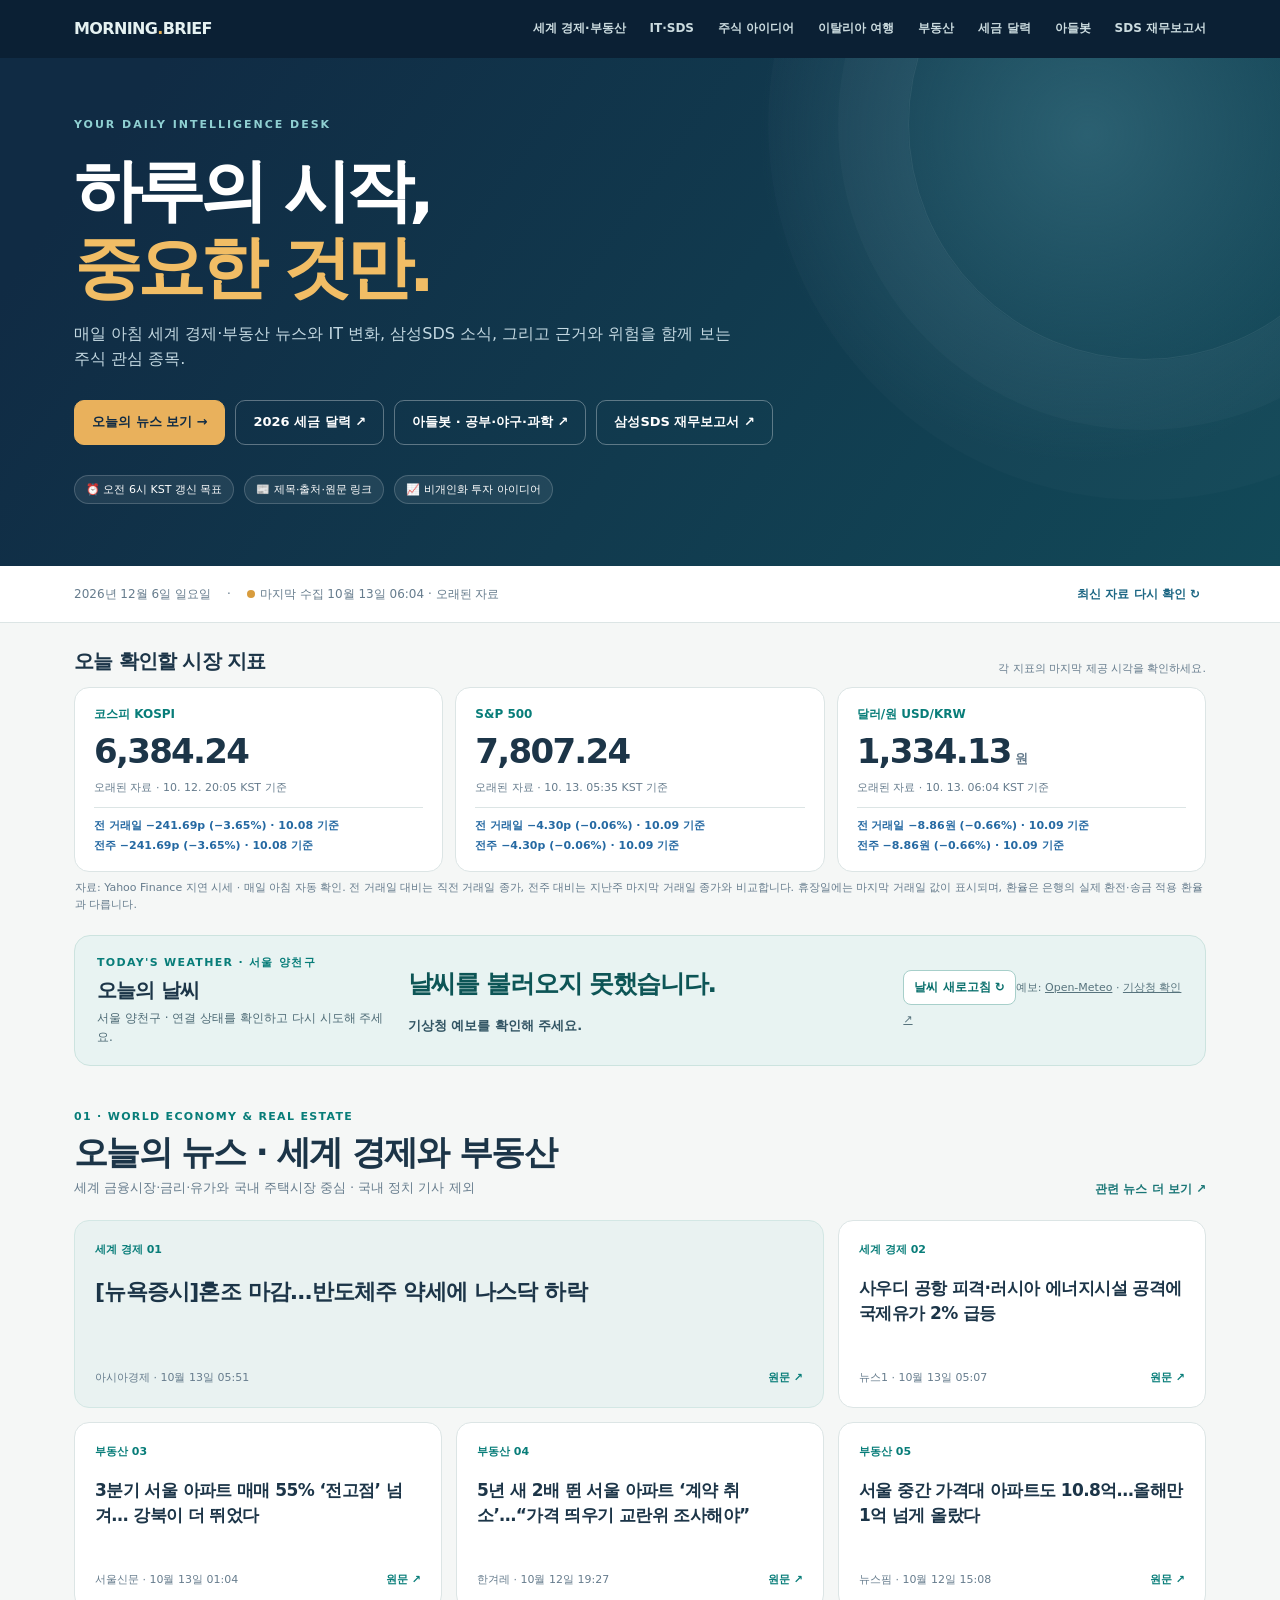
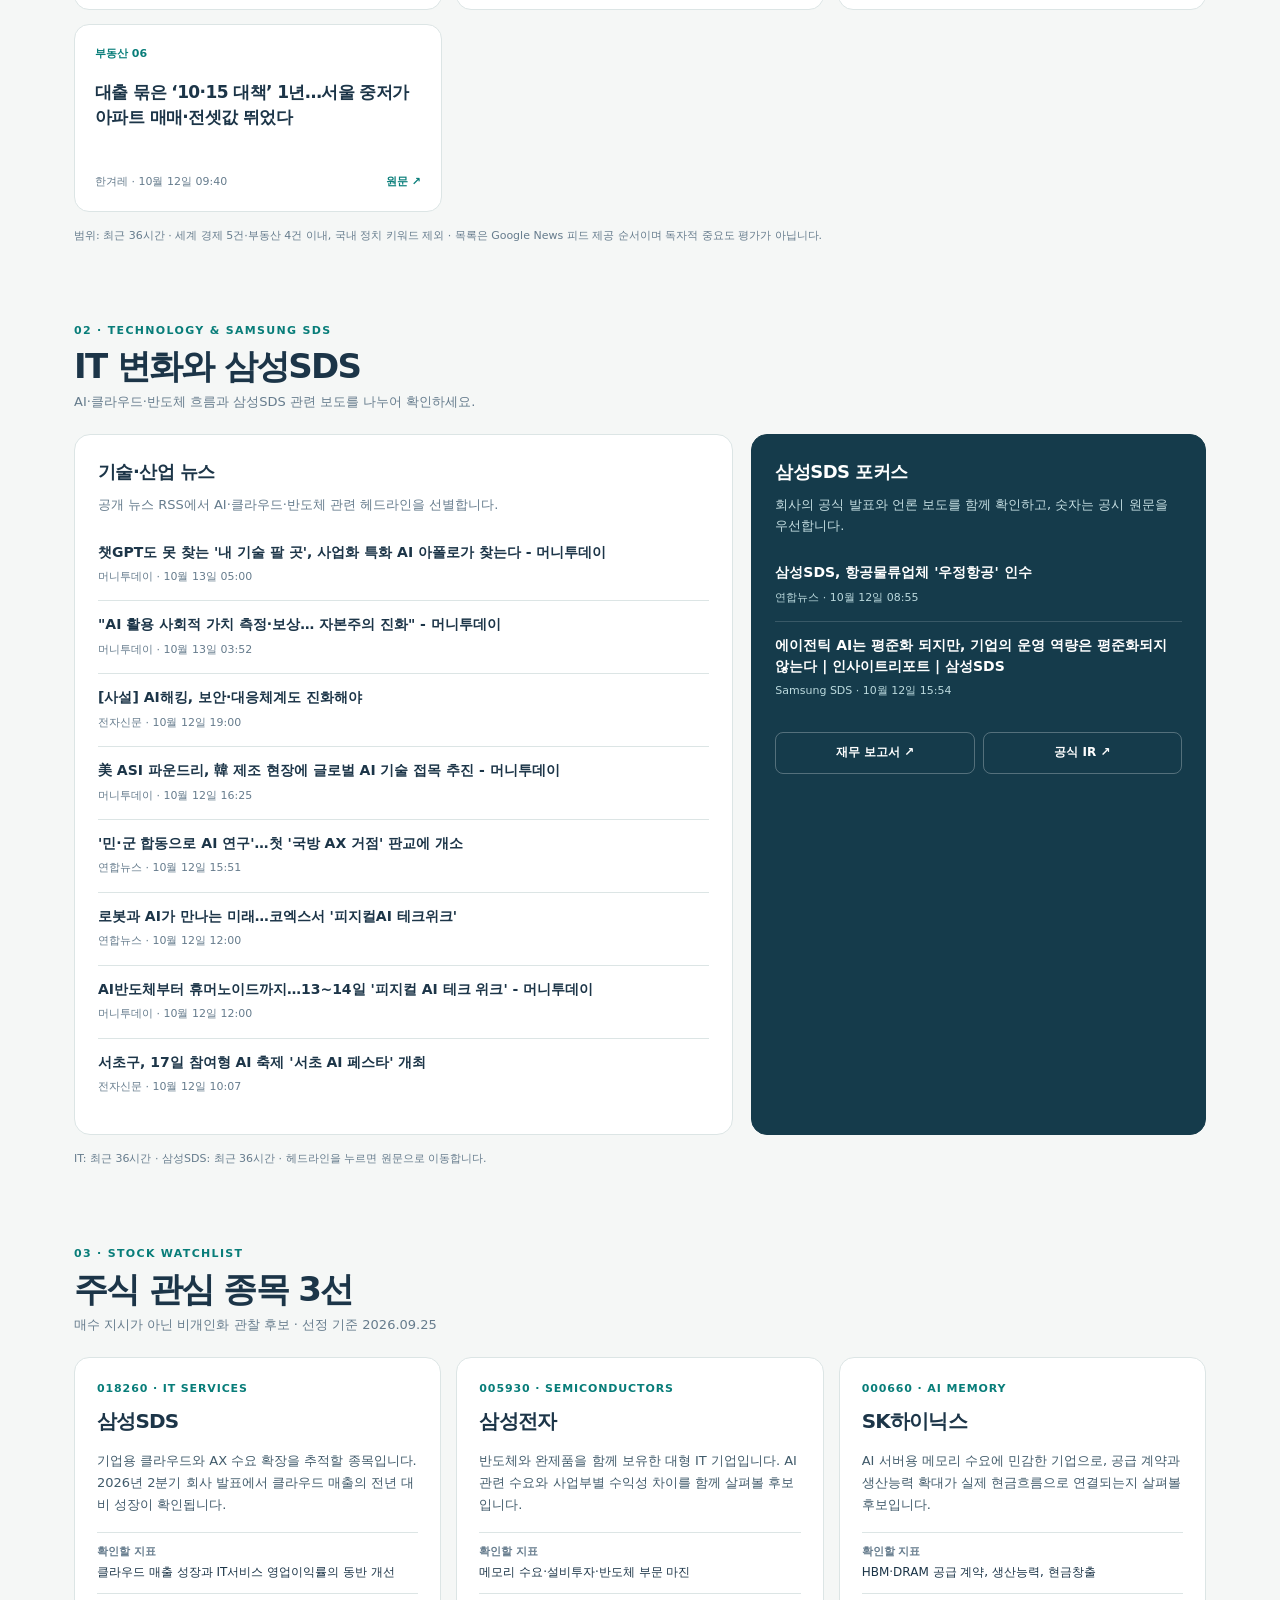
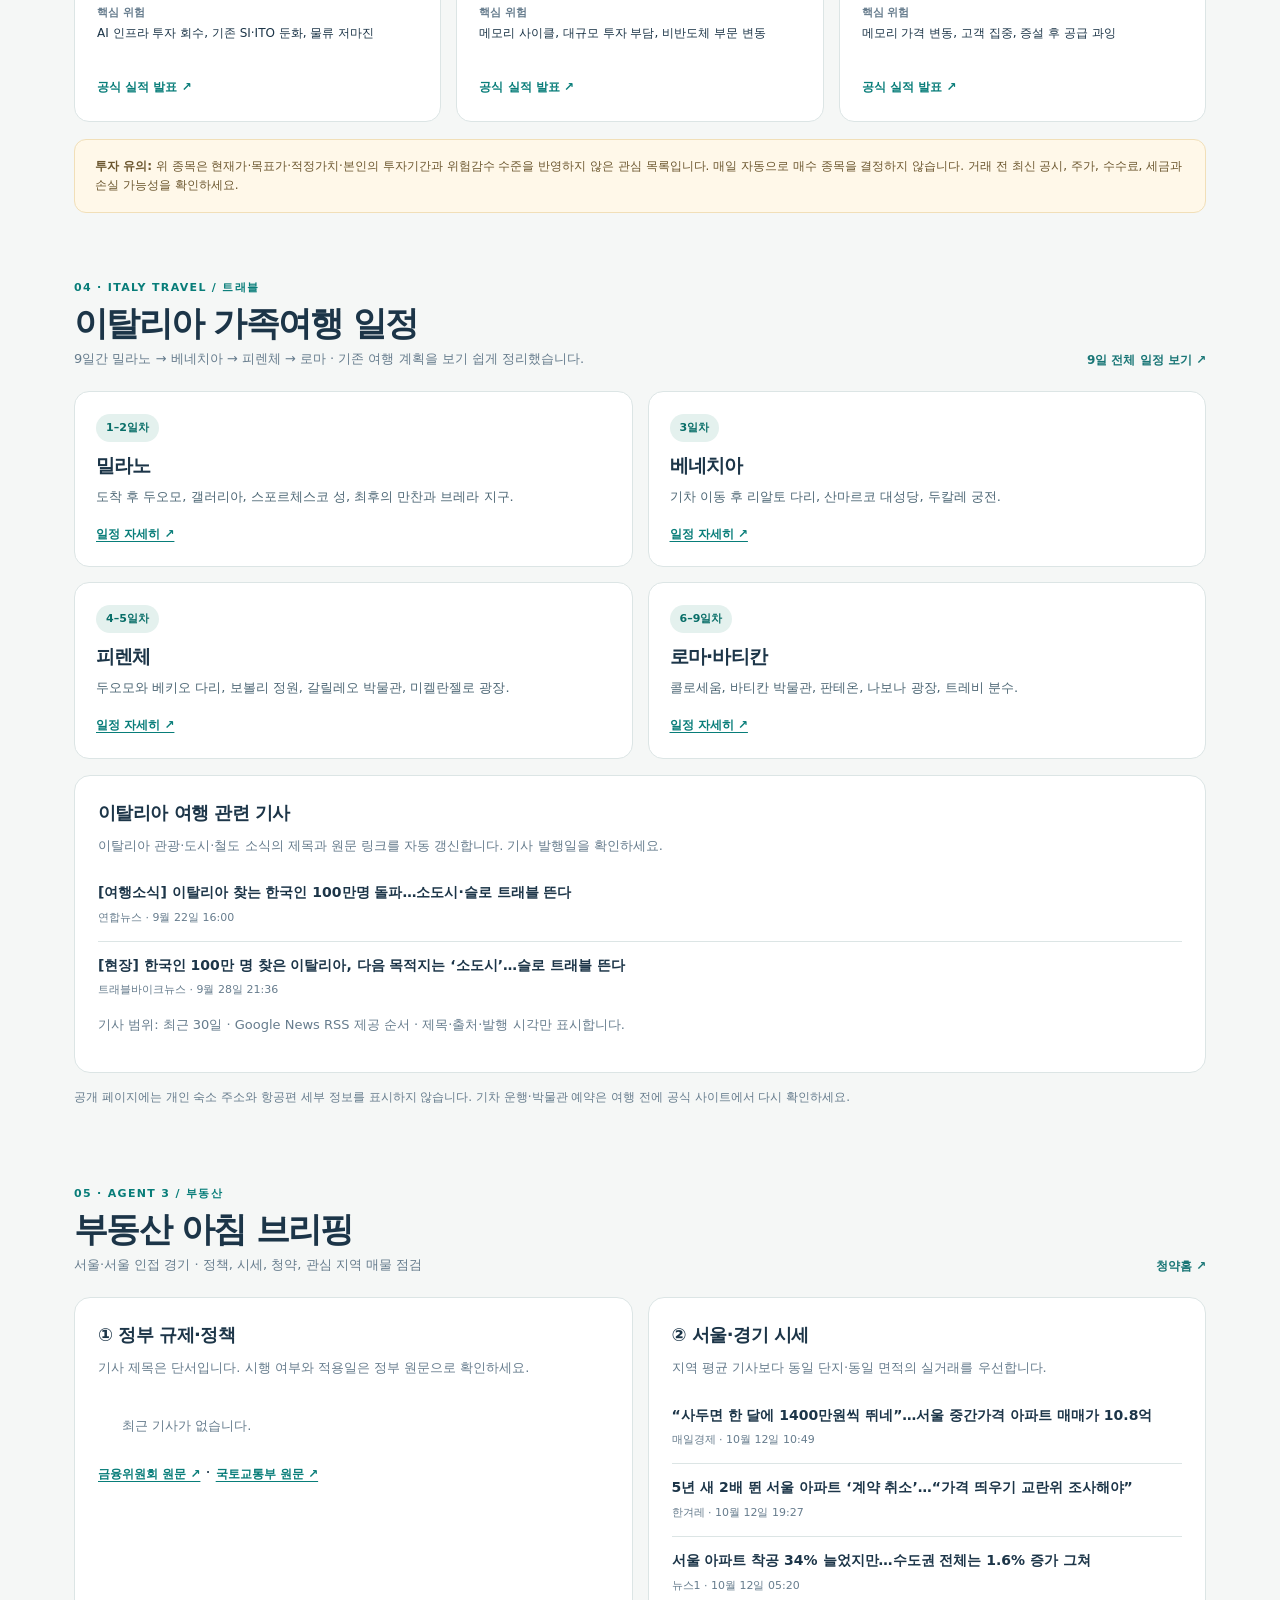
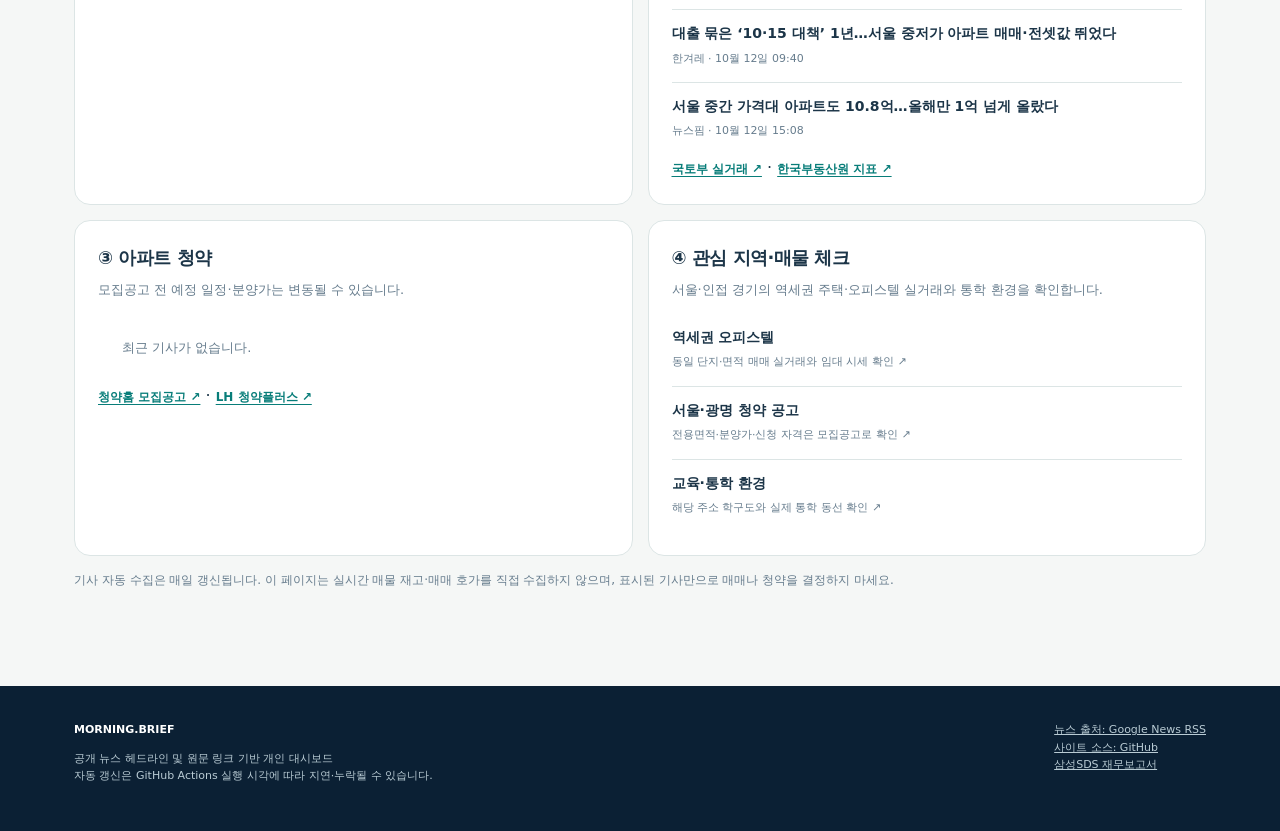
==== commit c51be2a7: "Remove Gyeongju trip from homepage and news feed" ====
--- a/index.html
+++ b/index.html
@@ -4,8 +4,8 @@
 <meta charset="utf-8">
 <meta name="viewport" content="width=device-width,initial-scale=1">
 <meta name="theme-color" content="#102b44">
-<meta name="description" content="매일 아침 세계 경제·부동산 뉴스, IT·삼성SDS, 이탈리아·경주 여행 일정과 기사를 보는 개인 대시보드">
-<title>모닝 브리프 | 세계 경제 · IT · 이탈리아·경주 여행</title>
+<meta name="description" content="매일 아침 세계 경제·부동산 뉴스, IT·삼성SDS, 이탈리아 여행 일정과 기사를 보는 개인 대시보드">
+<title>모닝 브리프 | 세계 경제 · IT · 이탈리아 여행</title>
 <style>
 :root{--navy:#102b44;--deep:#0b2034;--ink:#1c3548;--muted:#667c8d;--teal:#087d79;--gold:#e6ae52;--paper:#f5f7f6;--line:#dce5e5;--white:#fff}*{box-sizing:border-box}html{scroll-behavior:smooth;scroll-padding-top:85px}body{margin:0;background:var(--paper);color:var(--ink);font-family:system-ui,-apple-system,"Apple SD Gothic Neo","Malgun Gothic",sans-serif;line-height:1.6}a{color:inherit;text-decoration:none}button{font:inherit}.wrap{max-width:1180px;margin:auto;padding:0 24px}.topbar{background:var(--deep);color:#e5f1f1}.toprow{display:flex;align-items:center;justify-content:space-between;min-height:58px;gap:20px}.brand{font-size:16px;font-weight:850;letter-spacing:-.04em}.brand span{color:var(--gold)}.topnav{display:flex;align-items:center;gap:24px;font-size:12px;font-weight:700;color:#cbdbdf}.topnav a:hover{color:white}.hero{background:radial-gradient(circle at 85% 15%,#2b6071 0%,transparent 28%),linear-gradient(125deg,#102b44 10%,#124958 100%);color:#fff;position:relative;overflow:hidden}.hero:after{content:"";position:absolute;width:470px;height:470px;border:1px solid #ffffff13;border-radius:50%;right:-100px;top:-170px;box-shadow:0 0 0 70px #ffffff06,0 0 0 140px #ffffff04}.herobody{padding-top:58px;padding-bottom:62px;position:relative;z-index:1}.eyebrow{text-transform:uppercase;letter-spacing:.18em;color:#8fd0d2;font-size:11px;font-weight:800}.hero h1{font-size:clamp(38px,6vw,68px);line-height:1.14;letter-spacing:-.07em;margin:18px 0 14px}.hero h1 em{font-style:normal;color:#f1bd65}.hero p{max-width:660px;color:#c4d9e2;font-size:16px;margin:0}.heroactions{display:flex;gap:10px;flex-wrap:wrap;margin-top:28px}.button{display:inline-flex;align-items:center;justify-content:center;border:1px solid #ffffff52;border-radius:10px;padding:11px 17px;font-size:13px;font-weight:800;color:#fff;background:transparent;cursor:pointer}.button.primary{background:#e9b15c;color:#102b44;border-color:#e9b15c}.button:hover{transform:translateY(-1px)}.meta{display:flex;gap:10px;flex-wrap:wrap;margin-top:30px}.meta span{font-size:11px;border:1px solid #ffffff2d;background:#ffffff13;border-radius:99px;padding:5px 11px}.status{background:#fff;border-bottom:1px solid var(--line)}.statusrow{display:flex;gap:16px;align-items:center;flex-wrap:wrap;min-height:56px;font-size:12px;color:var(--muted)}.statusrow strong{color:var(--teal)}.dot{display:inline-block;width:8px;height:8px;background:#3ead7d;border-radius:50%;margin-right:5px}.dot.stale{background:#d89c3d}.reload{margin-left:auto;background:transparent;border:0;color:#1d6784;font-size:12px;font-weight:700;cursor:pointer}.section{padding:42px 0 24px}.sectionhead{display:flex;align-items:end;justify-content:space-between;gap:16px;margin-bottom:21px}.sectag{color:var(--teal);font-size:11px;font-weight:850;letter-spacing:.12em}.sectionhead h2{font-size:clamp(24px,4vw,34px);line-height:1.3;letter-spacing:-.05em;margin:4px 0}.sectionhead p{color:var(--muted);font-size:13px;margin:4px 0 0}.more{color:#197676;font-size:12px;font-weight:800;white-space:nowrap}.newsgrid{display:grid;grid-template-columns:repeat(3,1fr);gap:14px}.article{display:flex;flex-direction:column;background:#fff;border:1px solid var(--line);border-radius:15px;padding:20px;min-height:188px;transition:transform .15s,box-shadow .15s}.article:hover{transform:translateY(-3px);box-shadow:0 12px 30px #0d36501a}.article:first-child{grid-column:span 2;background:#e9f2f1;border-color:#d3e7e4}.article .number{font-size:11px;font-weight:850;color:var(--teal)}.article h3{font-size:17px;line-height:1.45;letter-spacing:-.035em;margin:18px 0 14px}.article:first-child h3{font-size:22px}.article .bottom{display:flex;justify-content:space-between;gap:12px;margin-top:auto;color:var(--muted);font-size:11px}.article .arrow{color:var(--teal);font-weight:900}.split{display:grid;grid-template-columns:minmax(0,1.45fr) minmax(285px,1fr);gap:18px}.panel{background:#fff;border:1px solid var(--line);border-radius:16px;padding:23px}.panel.dark{background:#153b4b;border-color:#153b4b;color:#fff}.panel h3{font-size:18px;margin:0 0 8px;letter-spacing:-.03em}.panel p{font-size:13px;color:var(--muted);margin:0 0 13px}.panel.dark p{color:#c5dee2}.headlist{list-style:none;padding:0;margin:0}.headlist li{border-bottom:1px solid var(--line)}.headlist li:last-child{border:0}.headlist a{display:block;padding:13px 0}.headlist strong{font-size:14px;display:block;line-height:1.45}.headlist small{color:var(--muted);font-size:11px}.headlist a:hover strong{color:var(--teal)}.panel.dark .headlist li{border-color:#ffffff27}.panel.dark .headlist small{color:#bbd9dd}.panel.dark .headlist a:hover strong{color:#f1bd65}.quicklinks{display:grid;grid-template-columns:1fr 1fr;gap:8px;margin-top:18px}.quicklinks a{border:1px solid #ffffff45;border-radius:8px;padding:10px;font-size:12px;text-align:center;font-weight:750}.quicklinks a:hover{background:#ffffff18}.ideas{display:grid;grid-template-columns:repeat(3,1fr);gap:15px}.idea{background:#fff;border:1px solid var(--line);border-radius:15px;padding:22px}.ticker{font-size:11px;color:var(--teal);font-weight:850;letter-spacing:.08em}.idea h3{font-size:20px;margin:7px 0 10px;letter-spacing:-.04em}.idea p{font-size:13px;color:#415b6b;line-height:1.7}.idea dl{margin:16px 0}.idea dl div{border-top:1px solid var(--line);padding:10px 0}.idea dt{font-size:11px;font-weight:850;color:var(--muted)}.idea dd{margin:3px 0 0;font-size:12px}.idea a{display:inline-block;color:var(--teal);font-weight:750;font-size:12px;margin-top:9px}.callout{background:#fff8e9;border:1px solid #f1dfb8;border-radius:12px;padding:17px 20px;margin-top:17px;color:#6c572f;font-size:12px}.empty{padding:24px;background:#fff;border:1px dashed var(--line);border-radius:12px;color:var(--muted);font-size:13px}.note{font-size:11px;color:var(--muted);line-height:1.7;margin-top:15px}.footer{margin-top:60px;background:var(--deep);color:#b9cbd4;padding:35px 0;font-size:11px}.footrow{display:flex;gap:20px;justify-content:space-between;align-items:start}.footer a{text-decoration:underline}.footer strong{color:white}a:focus-visible,button:focus-visible{outline:3px solid var(--gold);outline-offset:3px}@media(max-width:850px){.newsgrid{grid-template-columns:1fr 1fr}.split{grid-template-columns:1fr}.ideas{grid-template-columns:1fr 1fr}}@media(max-width:620px){.wrap{padding:0 16px}.topnav{gap:12px;font-size:11px}.topnav a:first-child{display:none}.herobody{padding-top:43px;padding-bottom:46px}.hero h1{font-size:40px}.hero p{font-size:14px}.section{padding-top:32px}.newsgrid,.ideas{grid-template-columns:1fr}.article:first-child{grid-column:auto}.article{min-height:150px}.article:first-child h3{font-size:19px}.article h3{margin-top:12px}.sectionhead{align-items:start}.statusrow{gap:5px;padding-top:12px;padding-bottom:12px}.reload{margin-left:0}.footrow{display:block}.footer p{margin:12px 0}}@media print{.topnav,.heroactions,.reload{display:none!important}.hero{background:#102b44!important}.section{padding:20px 0}.article,.panel,.idea{break-inside:avoid}.article{min-height:auto}.newsgrid,.ideas{grid-template-columns:1fr 1fr}.split{grid-template-columns:1fr 1fr}.footer{margin-top:20px}*{-webkit-print-color-adjust:exact;print-color-adjust:exact}}
 </style>
@@ -13,14 +13,13 @@
 .agentgrid{display:grid;grid-template-columns:repeat(2,minmax(0,1fr));gap:15px}.agentcard{background:#fff;border:1px solid var(--line);border-radius:15px;padding:21px}.agentcard h3{font-size:19px;letter-spacing:-.04em;margin:8px 0 7px}.agentcard p{font-size:13px;color:#4d6775;margin:0 0 12px}.agentcard .when{font-weight:850;color:var(--teal);font-size:13px}.agentcard .caution{font-size:12px;color:#866434;background:#fff7e7;border-radius:7px;padding:8px 10px}.agenttag{display:inline-block;border-radius:99px;background:#e4f1ee;color:#086e68;font-size:11px;font-weight:850;padding:5px 10px}.agentlink{font-size:12px;font-weight:800;color:var(--teal);text-decoration:underline;text-underline-offset:3px}.agentnote{font-size:12px;color:var(--muted);margin-top:15px}.agentnote strong{color:var(--ink)}@media(max-width:620px){.toprow{flex-wrap:wrap;padding-top:10px;padding-bottom:9px}.topnav{width:100%;min-width:0;overflow-x:auto;white-space:nowrap;gap:17px;padding-bottom:3px}.topnav a{flex:0 0 auto}.topnav a:first-child{display:inline}.agentgrid{grid-template-columns:1fr}}
 </style>
 <style>.topnav{overflow-x:auto;white-space:nowrap;scrollbar-width:thin}.toprow{min-width:0}.topnav a{flex:none}@media(max-width:850px){.toprow{display:block;padding-top:11px;padding-bottom:8px}.topnav{padding:8px 0 3px}}</style>
-<style>.tripdays{display:grid;grid-template-columns:repeat(3,minmax(0,1fr));gap:14px;margin-top:19px}.tripday{background:#fff;border:1px solid var(--line);border-radius:15px;padding:19px;scroll-margin-top:90px}.tripday h3{font-size:19px;letter-spacing:-.04em;margin:5px 0}.tripday p{font-size:12px;color:var(--muted);margin:0 0 12px}.tripday ol{list-style:none;padding:0;margin:0}.tripday li{display:grid;grid-template-columns:52px 1fr;gap:8px;border-top:1px solid var(--line);padding:8px 0;font-size:12px;line-height:1.5}.tripday time{font-weight:850;color:var(--teal);font-variant-numeric:tabular-nums}.tripday .agentlink{display:inline-block;margin-top:10px}@media(max-width:900px){.tripdays{grid-template-columns:1fr}}@media(max-width:620px){.tripday{padding:17px}.tripday li{font-size:13px;grid-template-columns:57px 1fr}}</style>
 <style>
 .weather-section{padding:22px 0 0}.weather-card{display:flex;align-items:center;justify-content:space-between;gap:20px;background:#e8f3f2;border:1px solid #cce3df;border-radius:16px;padding:18px 22px}.weather-card h2{font-size:20px;margin:2px 0 3px;letter-spacing:-.04em}.weather-card p{font-size:12px;color:#4e6b76;margin:0}.weather-main{display:flex;align-items:center;gap:12px;flex-wrap:wrap}.weather-main strong{font-size:25px;color:#0d5556;letter-spacing:-.05em}.weather-detail{font-size:13px;color:#315463;font-weight:700}.weather-source{font-size:11px;color:#57737d}.weather-source a{text-decoration:underline}.weather-refresh{border:1px solid #a7cfca;border-radius:8px;background:#fff;color:#0a706d;font-size:12px;font-weight:800;padding:7px 10px;cursor:pointer}.weather-refresh:disabled{opacity:.55;cursor:wait}@media(max-width:620px){.weather-card{display:block;padding:16px}.weather-main{margin:10px 0}.weather-source{display:block;margin-top:8px}}
 </style>
-<link rel="stylesheet" href="gyeongju-history.css"><link rel="stylesheet" href="market.css"><script defer src="gyeongju-history.js"></script><script defer src="market.js"></script>
+<link rel="stylesheet" href="market.css"><script defer src="market.js"></script>
 </head>
 <body>
-<div class="topbar"><div class="wrap toprow"><a class="brand" href="#top">MORNING<span>.</span>BRIEF</a><nav class="topnav" aria-label="주요 메뉴"><a href="#top-news">세계 경제·부동산</a><a href="#it-news">IT·SDS</a><a href="#ideas">주식 아이디어</a><a href="#gyeongju">경주 여행</a><a href="#travel">이탈리아 여행</a><a href="#realestate">부동산</a><a href="tax-calendar.html">세금 달력</a><a href="sonbot.html">아들봇</a><a href="sds-report.html">SDS 재무보고서</a></nav></div></div>
+<div class="topbar"><div class="wrap toprow"><a class="brand" href="#top">MORNING<span>.</span>BRIEF</a><nav class="topnav" aria-label="주요 메뉴"><a href="#top-news">세계 경제·부동산</a><a href="#it-news">IT·SDS</a><a href="#ideas">주식 아이디어</a><a href="#travel">이탈리아 여행</a><a href="#realestate">부동산</a><a href="tax-calendar.html">세금 달력</a><a href="sonbot.html">아들봇</a><a href="sds-report.html">SDS 재무보고서</a></nav></div></div>
 <header class="hero" id="top"><div class="wrap herobody"><div class="eyebrow">YOUR DAILY INTELLIGENCE DESK</div><h1>하루의 시작,<br><em>중요한 것만.</em></h1><p>매일 아침 세계 경제·부동산 뉴스와 IT 변화, 삼성SDS 소식, 그리고 근거와 위험을 함께 보는 주식 관심 종목.</p><div class="heroactions"><a class="button primary" href="#top-news">오늘의 뉴스 보기 →</a><a class="button" href="tax-calendar.html">2026 세금 달력 ↗</a><a class="button" href="sonbot.html">아들봇 · 공부·야구·과학 ↗</a><a class="button" href="sds-report.html">삼성SDS 재무보고서 ↗</a></div><div class="meta"><span>⏰ 오전 6시 KST 갱신 목표</span><span>📰 제목·출처·원문 링크</span><span>📈 비개인화 투자 아이디어</span></div></div></header>
 <div class="status"><div class="wrap statusrow"><span id="today">날짜 확인 중</span><span>·</span><span id="updated"><span class="dot"></span>자료 확인 중</span><button class="reload" type="button" id="reload">최신 자료 다시 확인 ↻</button></div></div>
 <main>
@@ -46,16 +45,6 @@
 <article class="agentcard"><span class="agenttag">4–5일차</span><h3>피렌체</h3><p>두오모와 베키오 다리, 보볼리 정원, 갈릴레오 박물관, 미켈란젤로 광장.</p><a class="agentlink" href="italy-trip.html#day-4">일정 자세히 ↗</a></article>
 <article class="agentcard"><span class="agenttag">6–9일차</span><h3>로마·바티칸</h3><p>콜로세움, 바티칸 박물관, 판테온, 나보나 광장, 트레비 분수.</p><a class="agentlink" href="italy-trip.html#day-6">일정 자세히 ↗</a></article>
 </div><div class="panel" style="margin-top:16px"><h3>이탈리아 여행 관련 기사</h3><p>이탈리아 관광·도시·철도 소식의 제목과 원문 링크를 자동 갱신합니다. 기사 발행일을 확인하세요.</p><ul class="headlist" id="italy-travel-items"><li class="empty">기사를 불러오는 중입니다.</li></ul><p class="note" id="italy-window"></p></div><p class="agentnote">공개 페이지에는 개인 숙소 주소와 항공편 세부 정보를 표시하지 않습니다. 기차 운행·박물관 예약은 여행 전에 공식 사이트에서 다시 확인하세요.</p></div></section>
-<section class="section" id="gyeongju"><div class="wrap"><div class="sectionhead"><div><div class="sectag">TRAVEL SPECIAL · GYEONGJU 2026</div><h2>경주 가족여행 · 10월 8–10일</h2><p>올려주신 2박 3일 일정에 휴관·행사 정보를 연결했습니다. 아래에 날짜별 시간표가 바로 보입니다.</p></div><a class="more" href="#gyeongju-days">시간표 바로 보기 ↓</a></div><div class="agentgrid">
-<article class="agentcard"><span class="agenttag">10/8 · 시내 유적</span><h3>대릉원 → 첨성대 → 동궁과 월지</h3><p>황리단길 옆 황남동 고분군에서 <strong>황금정원 나들이</strong>가 10/3–12 열립니다. 첫날 산책에 붙이기 좋습니다.</p><a class="agentlink" href="https://www.gyeongju.go.kr/tour/page.do?mnu_uid=4896" target="_blank" rel="noopener noreferrer">경주시 행사 안내 ↗</a></article>
-<article class="agentcard"><span class="agenttag">10/9 · 불국사·석굴암</span><h3>정기 휴관 없는 핵심 코스</h3><p>경주시 관광안내상 불국사·석굴암은 연중무휴입니다. 다만 현장 운영 변경은 출발 전 재확인하세요.</p><a class="agentlink" href="gyeongju-trip.html#day-2">둘째 날 일정 ↗</a></article>
-<article class="agentcard"><span class="agenttag">10/10 · 박물관</span><h3>10시 개관 · 해설 중지</h3><p>사진의 09:10 관람은 10:00으로 조정했습니다. 10/9–11에는 공식 전시해설이 중지되고, 어린이박물관도 별도 공지까지 휴관입니다.</p><a class="agentlink" href="https://gyeongju.museum.go.kr/kor/html/sub07/0701.html?GotoPage=1&amp;mode=V&amp;no=5550" target="_blank" rel="noopener noreferrer">박물관 공지 ↗</a></article>
-<article class="agentcard"><span class="agenttag">10/9–11 · 신라문화제</span><h3>월정교·봉황대 축제</h3><p>월정교 화백제전은 9·10일 19:00–19:40, 봉황대 달빛난장과 실크로드페스타는 9–11일 15:00–22:00입니다.</p><a class="agentlink" href="https://www.gyeongju.go.kr/tour/page.do?mnu_uid=4896" target="_blank" rel="noopener noreferrer">경주시 행사 안내 ↗</a></article>
-</div><div class="callout"><strong>10/8–10 교통 안내:</strong> 신라문화제 준비로 중앙로 일부는 10/8 정오부터, 월정교 공영주차장~박물관네거리는 10/9·10 18:30–20:30 통제됩니다. 축제 방문 시 우회 경로와 주차 가능 여부를 확인하세요. <a class="agentlink" href="https://www.gyeongju.go.kr/news/page.do?mnu_uid=1336&amp;pageNo=3&amp;pageOrder=0&amp;pagePrvNxt=1&amp;pageRef=0&amp;parm_bod_uid=336330&amp;parm_mnu_uid=0&amp;srchBgpUid=-1&amp;srchColumn=&amp;srchEDate=9999-12-31&amp;srchEnable=1&amp;srchKeyword=&amp;srchSDate=1960-01-01&amp;srchVoteType=-1&amp;step=258" target="_blank" rel="noopener noreferrer">경주시 공식 공지 ↗</a></div><div class="sectionhead" id="gyeongju-days" style="margin-top:28px"><div><div class="sectag">3-DAY TIMELINE</div><h2>일자별 상세 시간표</h2><p>유적지 옆 ‘역사 설명’을 누르면 사진과 초등학생용 설명이 열립니다.</p></div><a class="more" href="gyeongju-trip.html">휴관·행사 정보 ↗</a></div><div class="tripdays">
-<article class="tripday" id="gyeongju-day-1"><span class="agenttag">1일차 · 10월 8일 목요일</span><h3>경주 도착·시내 야경</h3><p>경주역 → 숙소 → 한다솥 → 대릉원 → 황리단길 → 황남갈비 → 첨성대·동궁과 월지</p><ol><li><time>10:17</time><span>광명역 KTX 출발</span></li><li><time>12:11</time><span>경주역 도착</span></li><li><time>12:30</time><span>숙소 이동·짐 맡기기</span></li><li><time>13:00</time><span>점심 · 한다솥 경주점</span></li><li><time>14:30</time><span>대릉원·천마총 <button class="history-open" type="button" data-history="daereungwon">역사 설명</button></span></li><li><time>16:00</time><span>황리단길 산책·간식</span></li><li><time>18:00</time><span>저녁 · 황남갈비</span></li><li><time>20:00</time><span>첨성대 <button class="history-open" type="button" data-history="cheomseongdae">역사 설명</button> → 동궁과 월지 <button class="history-open" type="button" data-history="donggung">역사 설명</button> 야경</span></li><li><time>21:00</time><span>숙소 복귀</span></li></ol></article>
-<article class="tripday" id="gyeongju-day-2"><span class="agenttag">2일차 · 10월 9일 금요일</span><h3>불국사·석굴암·보문호·월정교</h3><p>숙소 → 불국사 → 석굴암 → 경춘재 → 보문단지 → 월정교 → 저녁</p><ol><li><time>07:30</time><span>기상</span></li><li><time>08:00</time><span>아침 식사</span></li><li><time>09:00</time><span>숙소 출발</span></li><li><time>09:30</time><span>불국사 <button class="history-open" type="button" data-history="bulguksa">역사 설명</button></span></li><li><time>11:20</time><span>석굴암 이동</span></li><li><time>11:50</time><span>석굴암 <button class="history-open" type="button" data-history="seokguram">역사 설명</button></span></li><li><time>13:00</time><span>점심 · 경춘재</span></li><li><time>14:30</time><span>보문단지 산책</span></li><li><time>17:00</time><span>월정교 주변 관람 <button class="history-open" type="button" data-history="woljeonggyo">역사 설명</button></span></li><li><time>18:30</time><span>저녁 · 경주전복해물뚝배기</span></li><li><time>19:00</time><span>선택: 월정교 화백제전 · 저녁과 시간 겹침 주의</span></li><li><time>20:30</time><span>숙소 복귀</span></li></ol></article>
-<article class="tripday" id="gyeongju-day-3"><span class="agenttag">3일차 · 10월 10일 토요일</span><h3>박물관·교촌마을·귀가</h3><p>숙소 → 국립경주박물관 → 교촌삼백년집 → 교촌마을 → 황리단길 → 경주역</p><ol><li><time>07:30</time><span>기상</span></li><li><time>08:00</time><span>아침 식사</span></li><li><time>09:00</time><span>체크아웃·짐 보관</span></li><li><time>09:10</time><span>박물관 이동 · 전시는 10:00 개관</span></li><li><time>10:00</time><span>국립경주박물관 <button class="history-open" type="button" data-history="museum">역사 설명</button></span></li><li><time>11:30</time><span>교촌마을 이동</span></li><li><time>12:00</time><span>점심 · 교촌삼백년집 경주본점</span></li><li><time>13:30</time><span>교촌마을 산책 · 여유 시 월정교 <button class="history-open" type="button" data-history="woljeonggyo">역사 설명</button></span></li><li><time>15:00</time><span>황리단길 쇼핑·간식</span></li><li><time>16:30</time><span>짐 찾기·경주역 이동</span></li><li><time>17:30</time><span>경주역 도착</span></li><li><time>19:07</time><span>경주역 KTX 출발</span></li><li><time>21:04</time><span>광명역 도착 예정</span></li></ol></article>
-</div><p class="agentnote"><a class="agentlink" href="gyeongju-trip.html#maps">🗺️ 날짜별 이동 지도 보기 ↗</a></p><div class="panel" style="margin-top:16px"><h3>경주 역사·여행 최근 기사</h3><p>경주 문화유산·축제 관련 제목과 발행 시각을 자동 갱신합니다. 방문 전 원문을 확인하세요.</p><ul class="headlist" id="gyeongju-travel-items"><li class="empty">기사를 불러오는 중입니다.</li></ul><p class="note" id="gyeongju-window"></p></div><p class="agentnote">열차·식당은 제공 사진의 계획이며 예약·영업 여부는 재확인이 필요합니다. 숙소 이름·주소는 공개하지 않았습니다. 공연·박물관 운영 시간은 2026년 10월 8일 공식 안내 기준입니다.</p></div></section>
 <section class="section" id="realestate"><div class="wrap"><div class="sectionhead"><div><div class="sectag">05 · AGENT 3 / 부동산</div><h2>부동산 아침 브리핑</h2><p>서울·서울 인접 경기 · 정책, 시세, 청약, 관심 지역 매물 점검</p></div><a class="more" href="https://www.applyhome.co.kr/" target="_blank" rel="noopener noreferrer">청약홈 ↗</a></div>
 <div class="agentgrid"><div class="panel"><h3>① 정부 규제·정책</h3><p>기사 제목은 단서입니다. 시행 여부와 적용일은 정부 원문으로 확인하세요.</p><ul class="headlist" id="realestate-policy-items"><li class="empty">뉴스를 불러오는 중입니다.</li></ul><a class="agentlink" href="https://www.fsc.go.kr/" target="_blank" rel="noopener noreferrer">금융위원회 원문 ↗</a> · <a class="agentlink" href="https://www.molit.go.kr/" target="_blank" rel="noopener noreferrer">국토교통부 원문 ↗</a></div>
 <div class="panel"><h3>② 서울·경기 시세</h3><p>지역 평균 기사보다 동일 단지·동일 면적의 실거래를 우선합니다.</p><ul class="headlist" id="realestate-market-items"><li class="empty">뉴스를 불러오는 중입니다.</li></ul><a class="agentlink" href="https://rt.molit.go.kr/" target="_blank" rel="noopener noreferrer">국토부 실거래 ↗</a> · <a class="agentlink" href="https://www.reb.or.kr/r-one/portal/main/indexPage.do" target="_blank" rel="noopener noreferrer">한국부동산원 지표 ↗</a></div>
@@ -82,12 +71,11 @@
     items.forEach((item,i)=>{const url=safeUrl(item.url);if(!url)return;const a=document.createElement("a");a.className="article";a.href=url;a.target="_blank";a.rel="noopener noreferrer";const num=document.createElement("span");num.className="number";num.textContent=(item.category?item.category.toUpperCase():"NEWS")+" "+String(i+1).padStart(2,"0");const h=document.createElement("h3");h.textContent=item.title;const b=document.createElement("div");b.className="bottom";const m=document.createElement("span");m.textContent=metaText(item);const arrow=document.createElement("span");arrow.className="arrow";arrow.textContent="원문 ↗";b.append(m,arrow);a.append(num,h,b);box.append(a)});
   }
   function renderList(id,items){const box=document.getElementById(id);box.replaceChildren();if(!items?.length){const e=document.createElement("li");e.className="empty";e.textContent="최근 기사가 없습니다.";box.append(e);return}items.forEach(item=>{const url=safeUrl(item.url);if(!url)return;const li=document.createElement("li");const a=document.createElement("a");a.href=url;a.target="_blank";a.rel="noopener noreferrer";const t=document.createElement("strong");t.textContent=item.title;const m=document.createElement("small");m.textContent=metaText(item);a.append(t,m);li.append(a);box.append(li)})}
-  function render(data){const s=data.sections||{};renderGrid("top-items",s.top?.items);renderList("it-items",s.it?.items);renderList("sds-items",s.sds?.items);renderList("italy-travel-items",s.italy_travel?.items);renderList("gyeongju-travel-items",s.gyeongju_travel?.items);renderList("realestate-policy-items",s.realestate_policy?.items);renderList("realestate-market-items",s.realestate_market?.items);renderList("realestate-presale-items",s.realestate_presale?.items);
+  function render(data){const s=data.sections||{};renderGrid("top-items",s.top?.items);renderList("it-items",s.it?.items);renderList("sds-items",s.sds?.items);renderList("italy-travel-items",s.italy_travel?.items);renderList("realestate-policy-items",s.realestate_policy?.items);renderList("realestate-market-items",s.realestate_market?.items);renderList("realestate-presale-items",s.realestate_presale?.items);
     const when=new Date(data.generated_at);const age=(Date.now()-when.getTime())/3600000;const stale=age>30||age<0;const updated=document.getElementById("updated");updated.replaceChildren();const dot=document.createElement("span");dot.className="dot"+(stale?" stale":"");updated.append(dot,document.createTextNode("마지막 수집 "+kstShort.format(when)+(stale?" · 오래된 자료":"")));
     document.getElementById("top-window").textContent="범위: "+(s.top?.window||"정보 없음")+" · 세계 경제 5건·부동산 4건 이내, 국내 정치 키워드 제외 · 목록은 Google News 피드 제공 순서이며 독자적 중요도 평가가 아닙니다.";
     document.getElementById("it-window").textContent="IT: "+(s.it?.window||"정보 없음")+" · 삼성SDS: "+(s.sds?.window||"정보 없음")+" · 헤드라인을 누르면 원문으로 이동합니다.";
     document.getElementById("italy-window").textContent="기사 범위: "+(s.italy_travel?.window||"확인 중")+" · Google News RSS 제공 순서 · 제목·출처·발행 시각만 표시합니다.";
-    document.getElementById("gyeongju-window").textContent="기사 범위: "+(s.gyeongju_travel?.window||"확인 중")+" · Google News RSS 제공 순서 · 제목·출처·발행 시각만 표시합니다.";
   }
   async function refresh(){const btn=document.getElementById("reload");btn.disabled=true;try{const response=await fetch("./data/news.json?v="+Date.now(),{cache:"no-store"});if(!response.ok)throw Error(response.status);const data=await response.json();render(data)}catch(error){render(initial);document.getElementById("updated").append(document.createTextNode(" · 온라인 갱신 확인 실패"))}finally{btn.disabled=false}}
   document.getElementById("reload").addEventListener("click",refresh);render(initial);refresh();
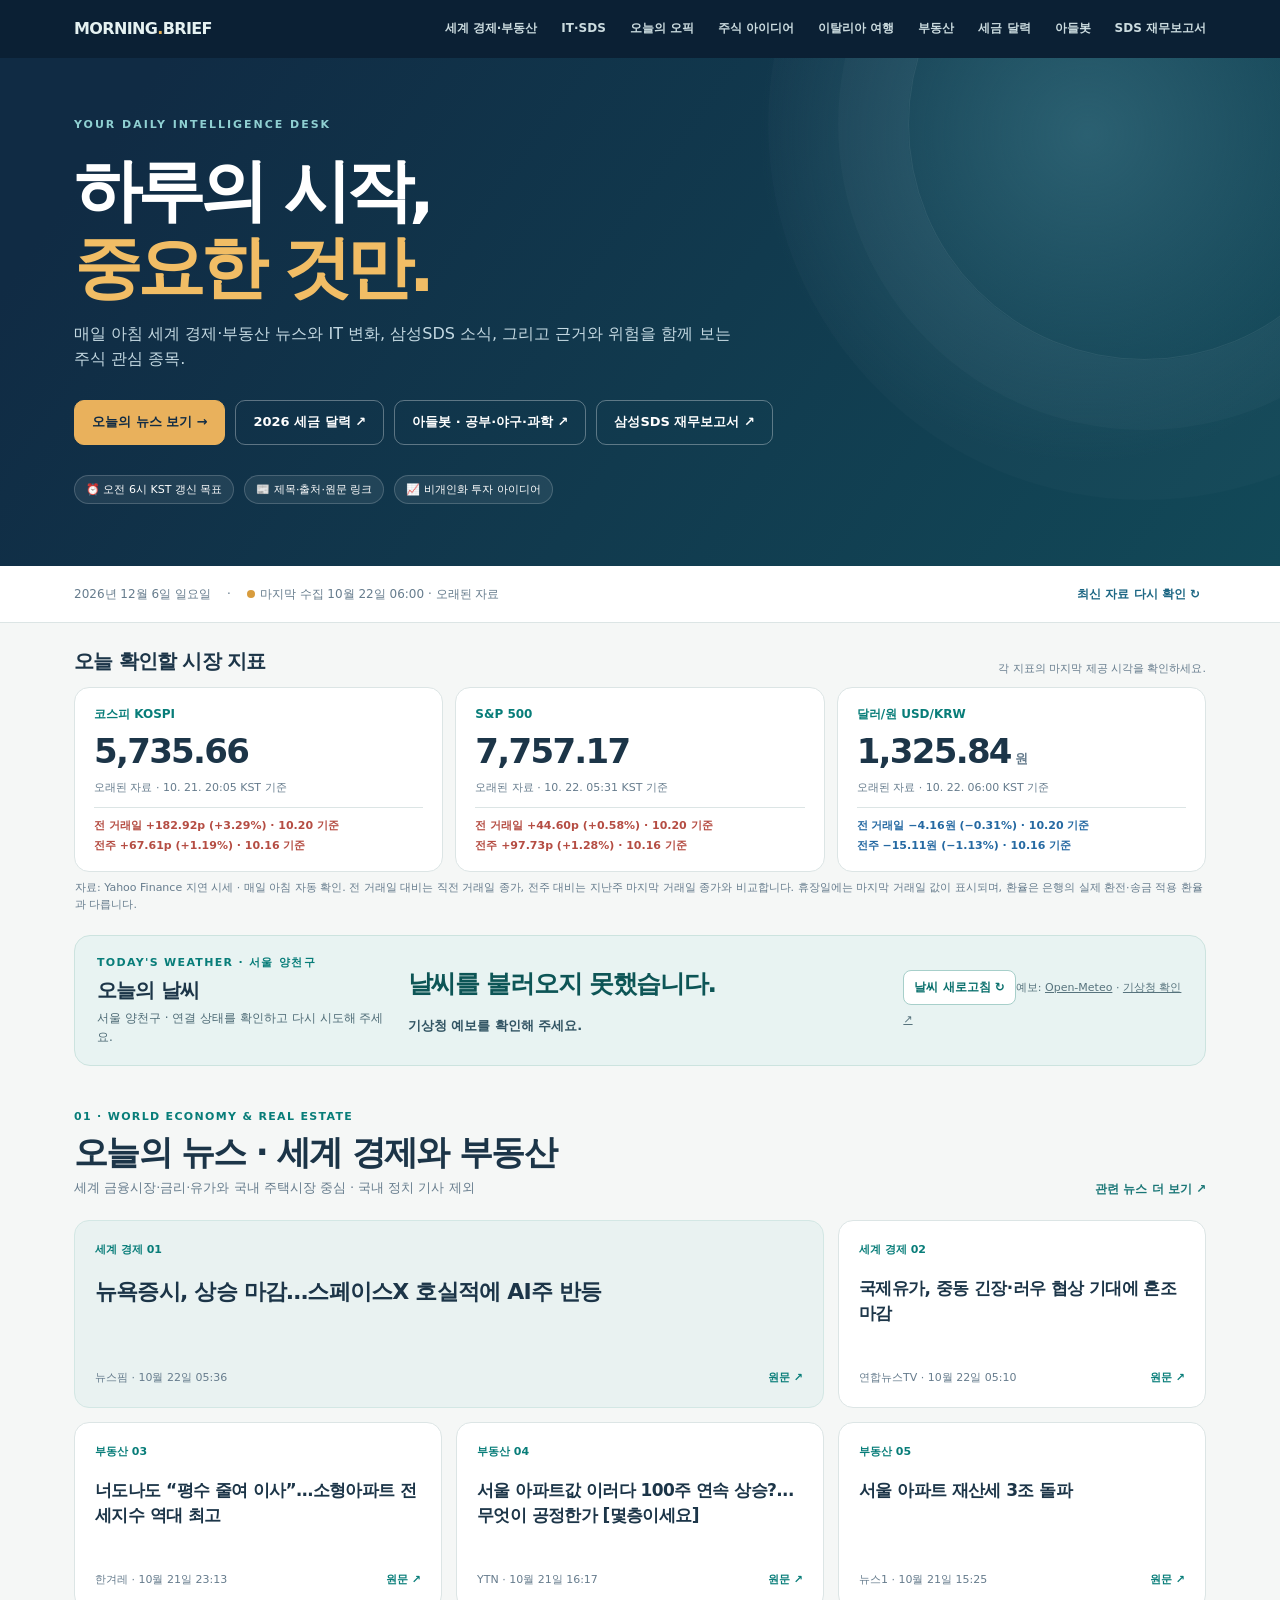
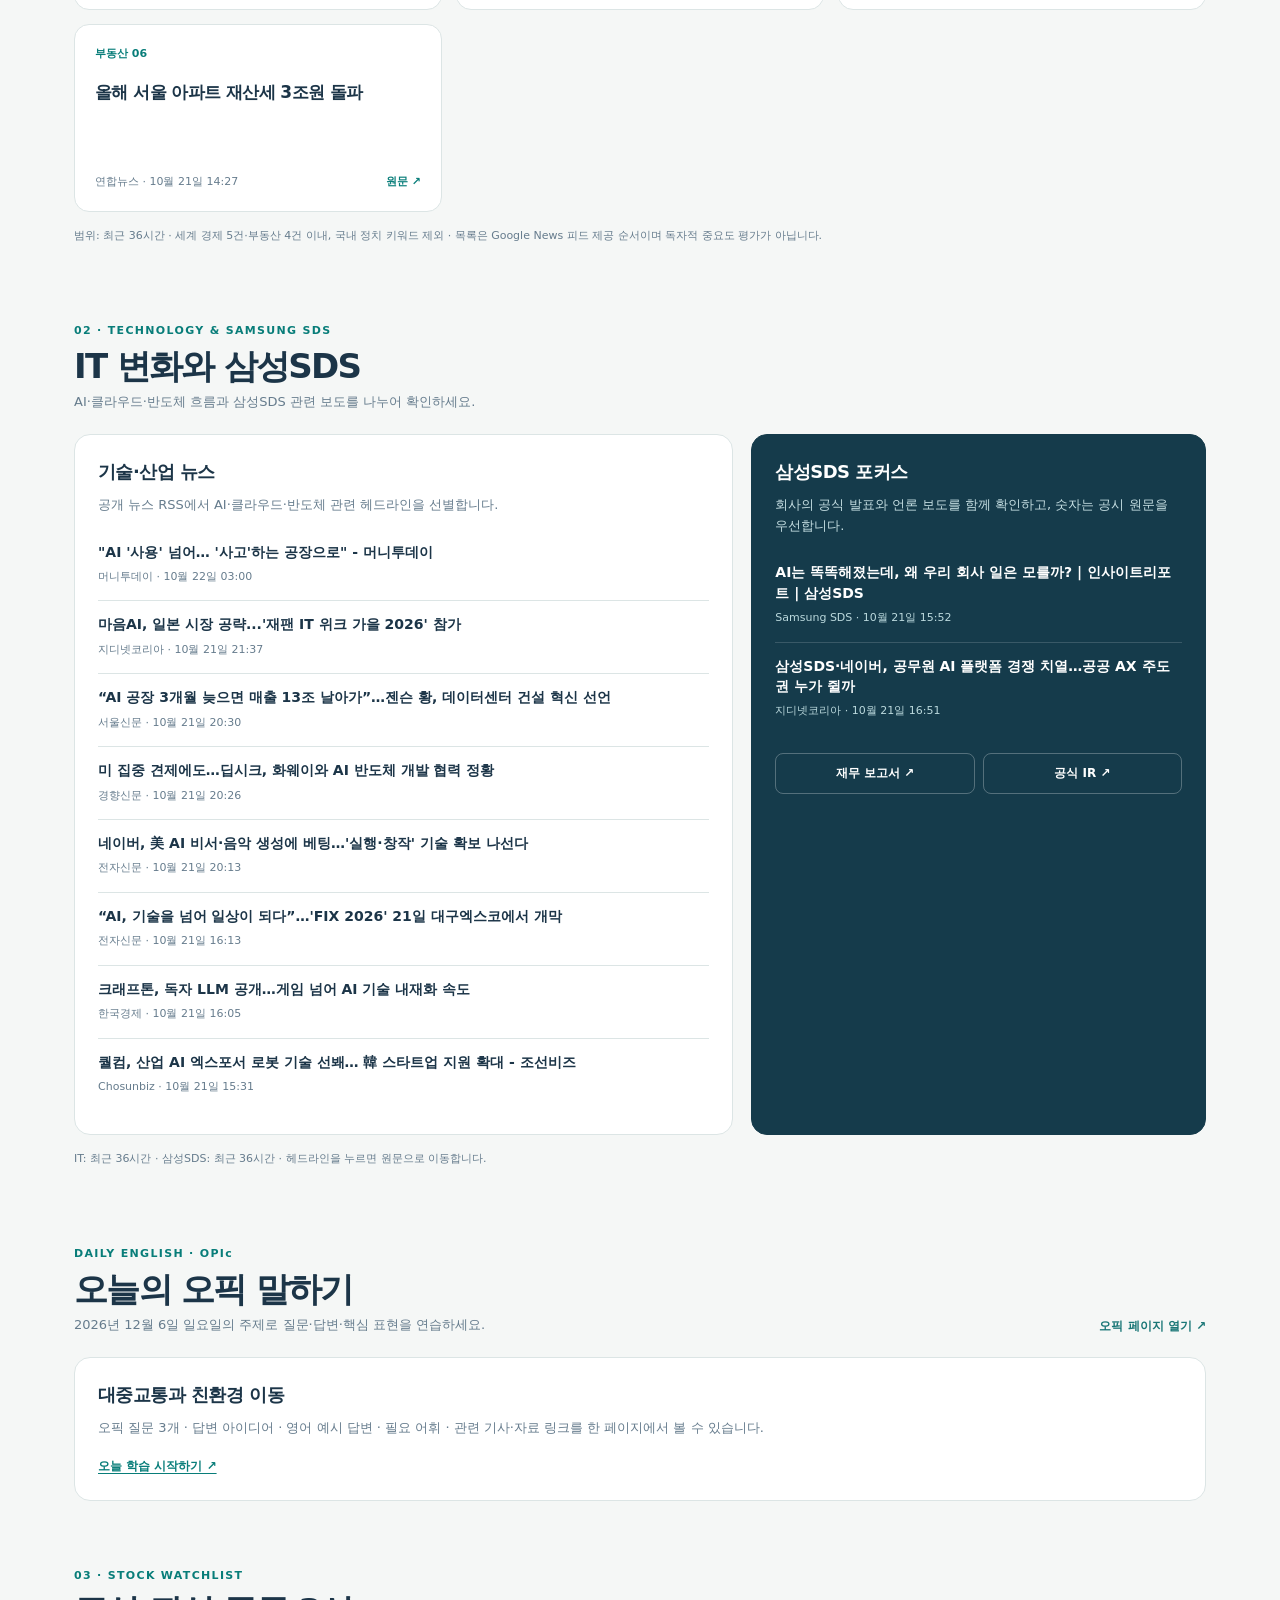
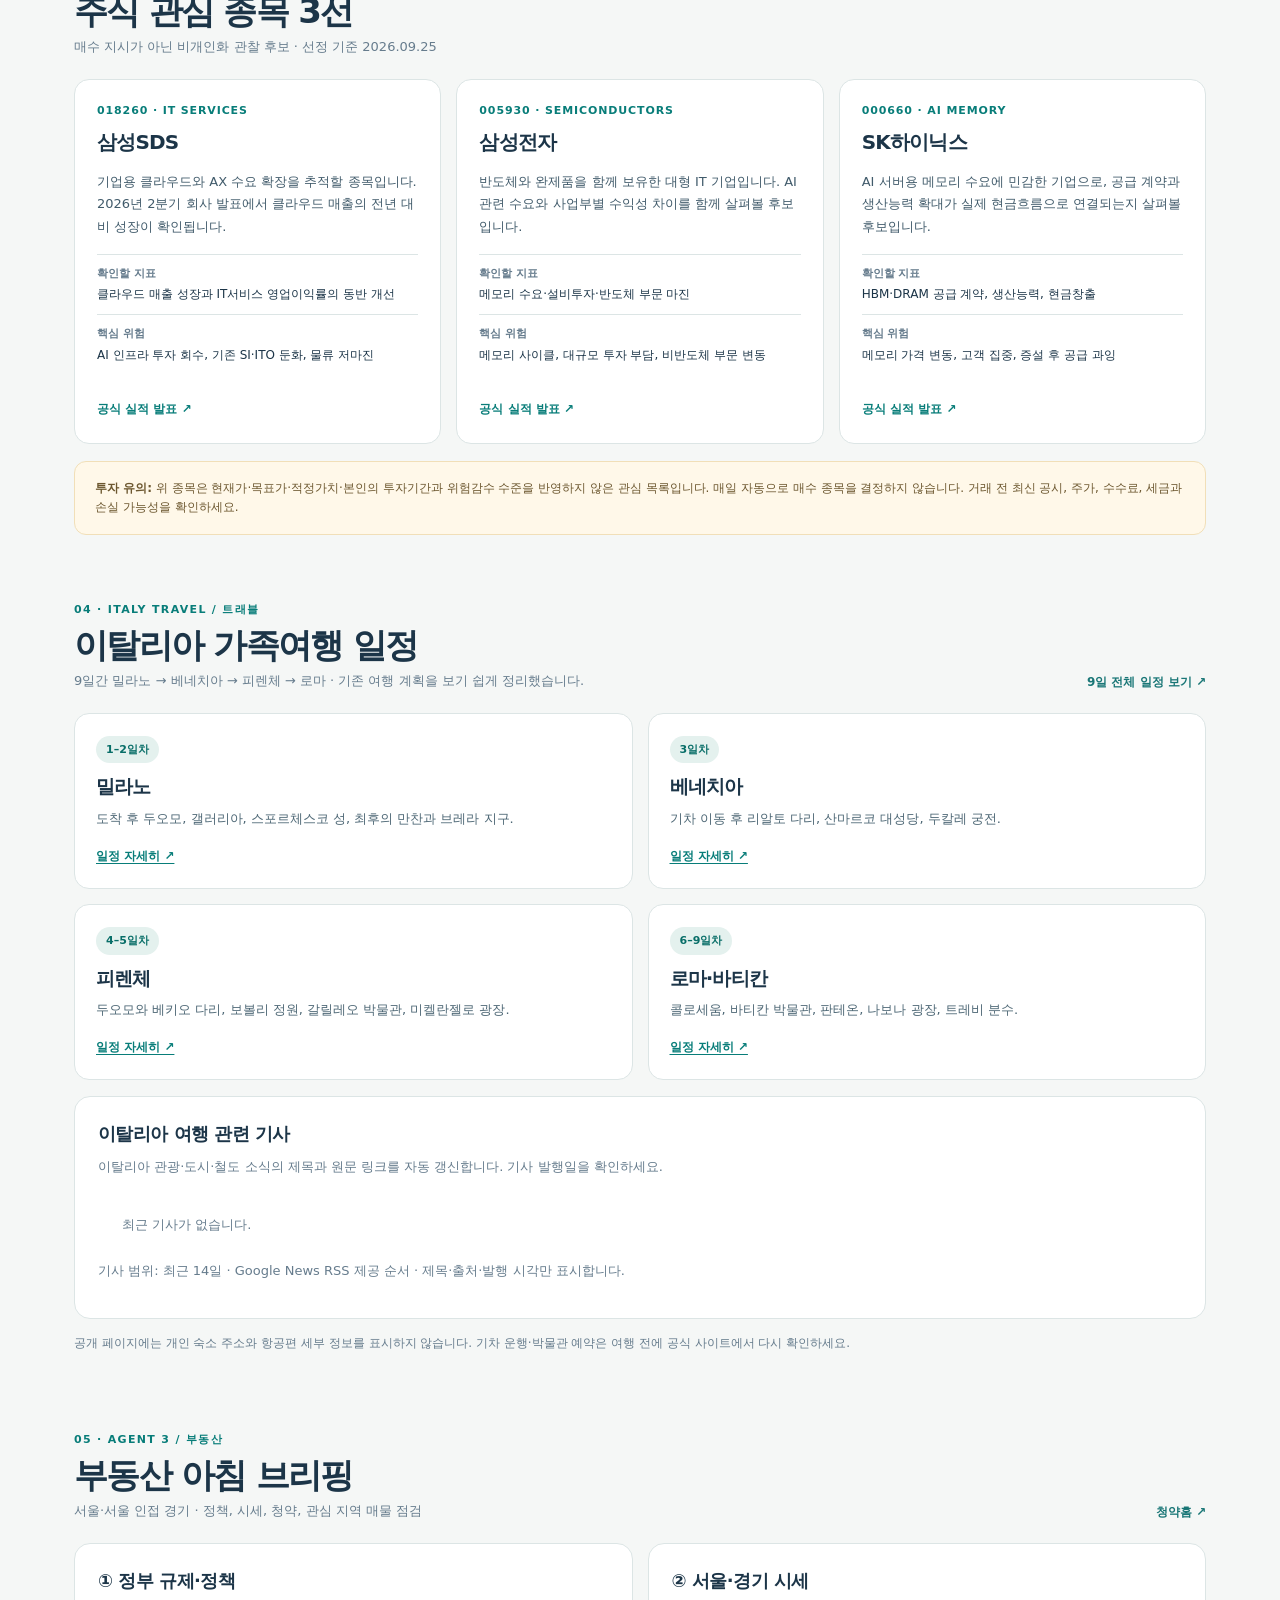
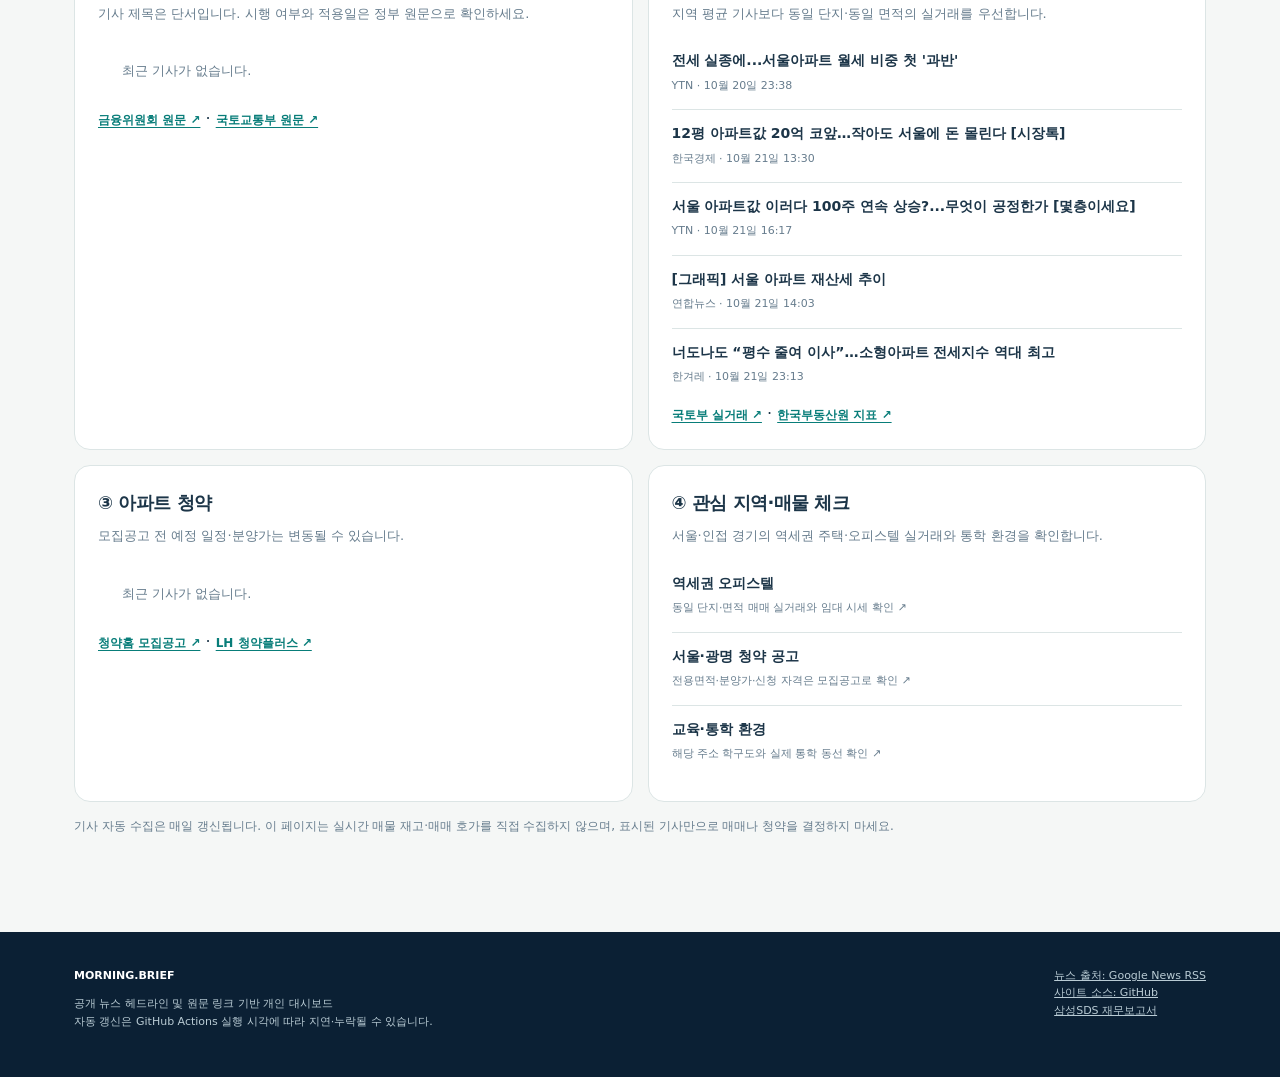
==== commit 6f681e31: "Add daily OPIc speaking practice page" ====
--- a/index.html
+++ b/index.html
@@ -16,10 +16,10 @@
 <style>
 .weather-section{padding:22px 0 0}.weather-card{display:flex;align-items:center;justify-content:space-between;gap:20px;background:#e8f3f2;border:1px solid #cce3df;border-radius:16px;padding:18px 22px}.weather-card h2{font-size:20px;margin:2px 0 3px;letter-spacing:-.04em}.weather-card p{font-size:12px;color:#4e6b76;margin:0}.weather-main{display:flex;align-items:center;gap:12px;flex-wrap:wrap}.weather-main strong{font-size:25px;color:#0d5556;letter-spacing:-.05em}.weather-detail{font-size:13px;color:#315463;font-weight:700}.weather-source{font-size:11px;color:#57737d}.weather-source a{text-decoration:underline}.weather-refresh{border:1px solid #a7cfca;border-radius:8px;background:#fff;color:#0a706d;font-size:12px;font-weight:800;padding:7px 10px;cursor:pointer}.weather-refresh:disabled{opacity:.55;cursor:wait}@media(max-width:620px){.weather-card{display:block;padding:16px}.weather-main{margin:10px 0}.weather-source{display:block;margin-top:8px}}
 </style>
-<link rel="stylesheet" href="market.css"><script defer src="market.js"></script>
+<link rel="stylesheet" href="market.css"><script defer src="market.js"></script><script defer src="opic.js"></script>
 </head>
 <body>
-<div class="topbar"><div class="wrap toprow"><a class="brand" href="#top">MORNING<span>.</span>BRIEF</a><nav class="topnav" aria-label="주요 메뉴"><a href="#top-news">세계 경제·부동산</a><a href="#it-news">IT·SDS</a><a href="#ideas">주식 아이디어</a><a href="#travel">이탈리아 여행</a><a href="#realestate">부동산</a><a href="tax-calendar.html">세금 달력</a><a href="sonbot.html">아들봇</a><a href="sds-report.html">SDS 재무보고서</a></nav></div></div>
+<div class="topbar"><div class="wrap toprow"><a class="brand" href="#top">MORNING<span>.</span>BRIEF</a><nav class="topnav" aria-label="주요 메뉴"><a href="#top-news">세계 경제·부동산</a><a href="#it-news">IT·SDS</a><a href="opic.html">오늘의 오픽</a><a href="#ideas">주식 아이디어</a><a href="#travel">이탈리아 여행</a><a href="#realestate">부동산</a><a href="tax-calendar.html">세금 달력</a><a href="sonbot.html">아들봇</a><a href="sds-report.html">SDS 재무보고서</a></nav></div></div>
 <header class="hero" id="top"><div class="wrap herobody"><div class="eyebrow">YOUR DAILY INTELLIGENCE DESK</div><h1>하루의 시작,<br><em>중요한 것만.</em></h1><p>매일 아침 세계 경제·부동산 뉴스와 IT 변화, 삼성SDS 소식, 그리고 근거와 위험을 함께 보는 주식 관심 종목.</p><div class="heroactions"><a class="button primary" href="#top-news">오늘의 뉴스 보기 →</a><a class="button" href="tax-calendar.html">2026 세금 달력 ↗</a><a class="button" href="sonbot.html">아들봇 · 공부·야구·과학 ↗</a><a class="button" href="sds-report.html">삼성SDS 재무보고서 ↗</a></div><div class="meta"><span>⏰ 오전 6시 KST 갱신 목표</span><span>📰 제목·출처·원문 링크</span><span>📈 비개인화 투자 아이디어</span></div></div></header>
 <div class="status"><div class="wrap statusrow"><span id="today">날짜 확인 중</span><span>·</span><span id="updated"><span class="dot"></span>자료 확인 중</span><button class="reload" type="button" id="reload">최신 자료 다시 확인 ↻</button></div></div>
 <main>
@@ -34,6 +34,7 @@
 <section class="weather-section" aria-labelledby="weather-title"><div class="wrap"><div class="weather-card"><div><div class="sectag">TODAY'S WEATHER · 서울 양천구</div><h2 id="weather-title">오늘의 날씨</h2><p id="weather-date">서울 양천구 예보를 확인하고 있습니다.</p></div><div class="weather-main" aria-live="polite"><strong id="weather-summary">불러오는 중…</strong><span class="weather-detail" id="weather-detail"></span></div><div><button class="weather-refresh" type="button" id="weather-refresh">날씨 새로고침 ↻</button><span class="weather-source">예보: <a href="https://open-meteo.com/en/docs" target="_blank" rel="noopener noreferrer">Open-Meteo</a> · <a href="https://www.weather.go.kr/w/forecast/notice.do?stnId=109" target="_blank" rel="noopener noreferrer">기상청 확인 ↗</a></span></div></div></div></section>
 <section class="section" id="top-news"><div class="wrap"><div class="sectionhead"><div><div class="sectag">01 · WORLD ECONOMY & REAL ESTATE</div><h2>오늘의 뉴스 · 세계 경제와 부동산</h2><p>세계 금융시장·금리·유가와 국내 주택시장 중심 · 국내 정치 기사 제외</p></div><a class="more" href="https://news.google.com/search?q=%EC%84%B8%EA%B3%84%20%EA%B2%BD%EC%A0%9C%20%EB%B6%80%EB%8F%99%EC%82%B0&amp;hl=ko&amp;gl=KR&amp;ceid=KR%3Ako" target="_blank" rel="noopener noreferrer">관련 뉴스 더 보기 ↗</a></div><div id="top-items" class="newsgrid"><div class="empty">뉴스를 불러오는 중입니다.</div></div><p class="note" id="top-window"></p></div></section>
 <section class="section" id="it-news"><div class="wrap"><div class="sectionhead"><div><div class="sectag">02 · TECHNOLOGY & SAMSUNG SDS</div><h2>IT 변화와 삼성SDS</h2><p>AI·클라우드·반도체 흐름과 삼성SDS 관련 보도를 나누어 확인하세요.</p></div></div><div class="split"><div class="panel"><h3>기술·산업 뉴스</h3><p>공개 뉴스 RSS에서 AI·클라우드·반도체 관련 헤드라인을 선별합니다.</p><ul class="headlist" id="it-items"><li class="empty">뉴스를 불러오는 중입니다.</li></ul></div><div class="panel dark"><h3>삼성SDS 포커스</h3><p>회사의 공식 발표와 언론 보도를 함께 확인하고, 숫자는 공시 원문을 우선합니다.</p><ul class="headlist" id="sds-items"><li class="empty">뉴스를 불러오는 중입니다.</li></ul><div class="quicklinks"><a href="sds-report.html">재무 보고서 ↗</a><a href="https://www.samsungsds.com/kr/investor/ir_events/earnings-release.html" target="_blank" rel="noopener noreferrer">공식 IR ↗</a></div></div></div><p class="note" id="it-window"></p></div></section>
+<section class="section" id="opic"><div class="wrap"><div class="sectionhead"><div><div class="sectag">DAILY ENGLISH · OPIc</div><h2>오늘의 오픽 말하기</h2><p><span id="opic-today-date">오늘</span>의 주제로 질문·답변·핵심 표현을 연습하세요.</p></div><a class="more" href="opic.html">오픽 페이지 열기 ↗</a></div><div class="panel"><h3 id="opic-today-title">오늘의 주제를 불러오는 중…</h3><p>오픽 질문 3개 · 답변 아이디어 · 영어 예시 답변 · 필요 어휘 · 관련 기사·자료 링크를 한 페이지에서 볼 수 있습니다.</p><a class="agentlink" href="opic.html">오늘 학습 시작하기 ↗</a></div></div></section>
 <section class="section" id="ideas"><div class="wrap"><div class="sectionhead"><div><div class="sectag">03 · STOCK WATCHLIST</div><h2>주식 관심 종목 3선</h2><p>매수 지시가 아닌 비개인화 관찰 후보 · 선정 기준 2026.09.25</p></div></div><div class="ideas">
 <article class="idea"><div class="ticker">018260 · IT SERVICES</div><h3>삼성SDS</h3><p>기업용 클라우드와 AX 수요 확장을 추적할 종목입니다. 2026년 2분기 회사 발표에서 클라우드 매출의 전년 대비 성장이 확인됩니다.</p><dl><div><dt>확인할 지표</dt><dd>클라우드 매출 성장과 IT서비스 영업이익률의 동반 개선</dd></div><div><dt>핵심 위험</dt><dd>AI 인프라 투자 회수, 기존 SI·ITO 둔화, 물류 저마진</dd></div></dl><a href="https://www.samsungsds.com/kr/news/ss-260730.html" target="_blank" rel="noopener noreferrer">공식 실적 발표 ↗</a></article>
 <article class="idea"><div class="ticker">005930 · SEMICONDUCTORS</div><h3>삼성전자</h3><p>반도체와 완제품을 함께 보유한 대형 IT 기업입니다. AI 관련 수요와 사업부별 수익성 차이를 함께 살펴볼 후보입니다.</p><dl><div><dt>확인할 지표</dt><dd>메모리 수요·설비투자·반도체 부문 마진</dd></div><div><dt>핵심 위험</dt><dd>메모리 사이클, 대규모 투자 부담, 비반도체 부문 변동</dd></div></dl><a href="https://news.samsung.com/kr/%EC%82%BC%EC%84%B1%EC%A0%84%EC%9E%90-2026%EB%85%84-2%EB%B6%84%EA%B8%B0-%EC%8B%A4%EC%A0%81-%EB%B0%9C%ED%91%9C" target="_blank" rel="noopener noreferrer">공식 실적 발표 ↗</a></article>
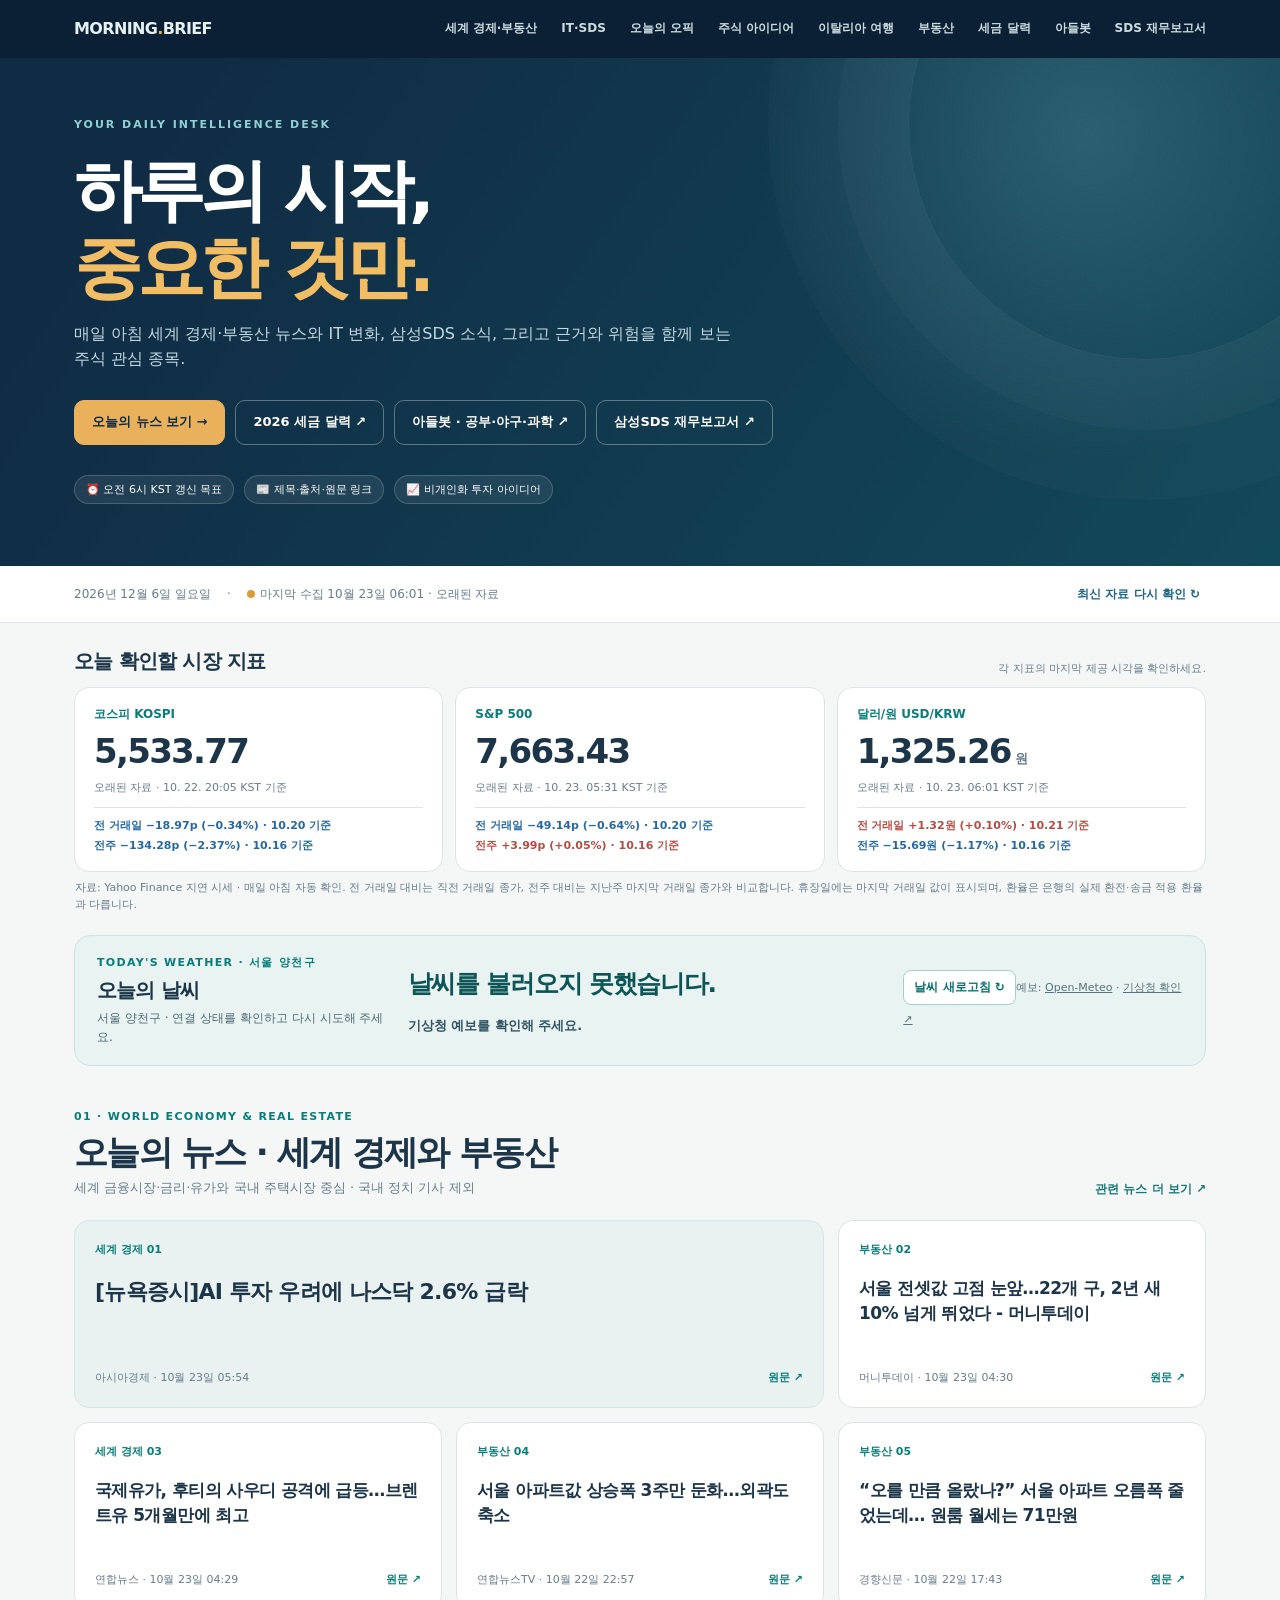
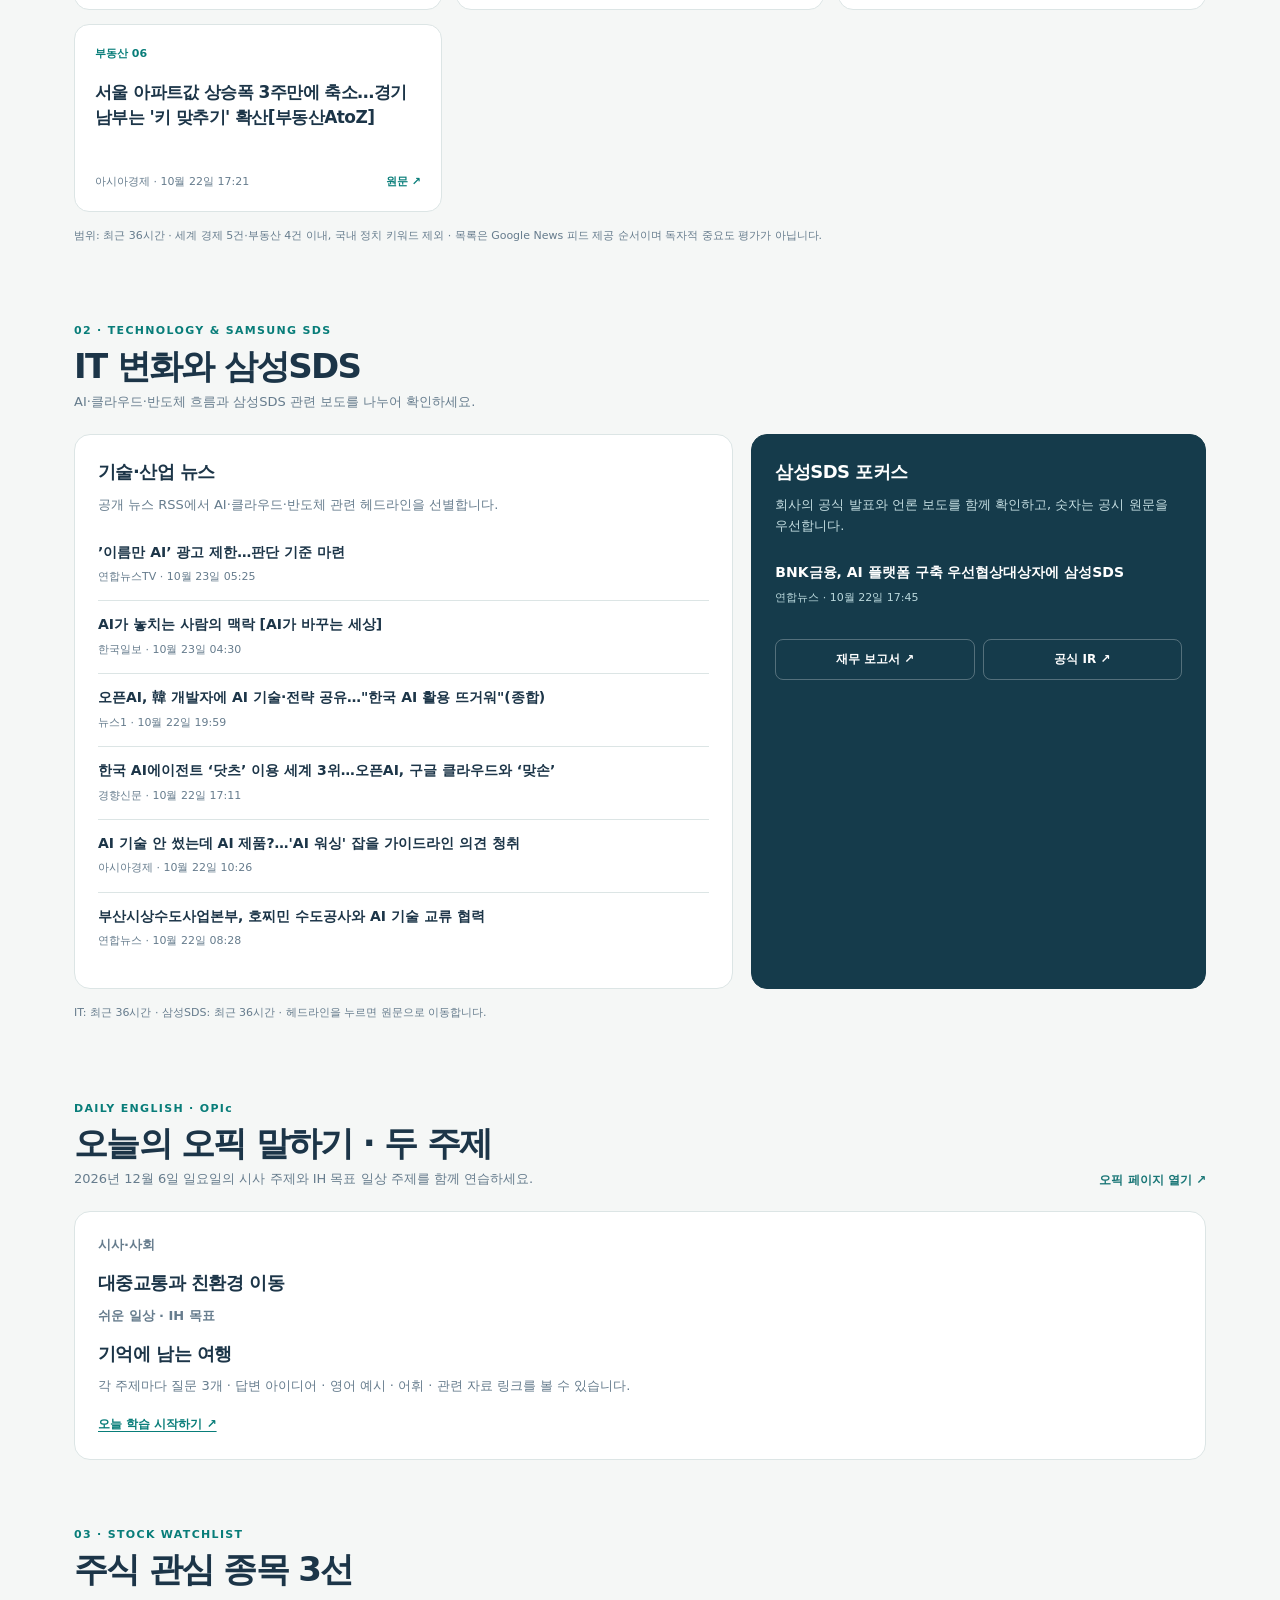
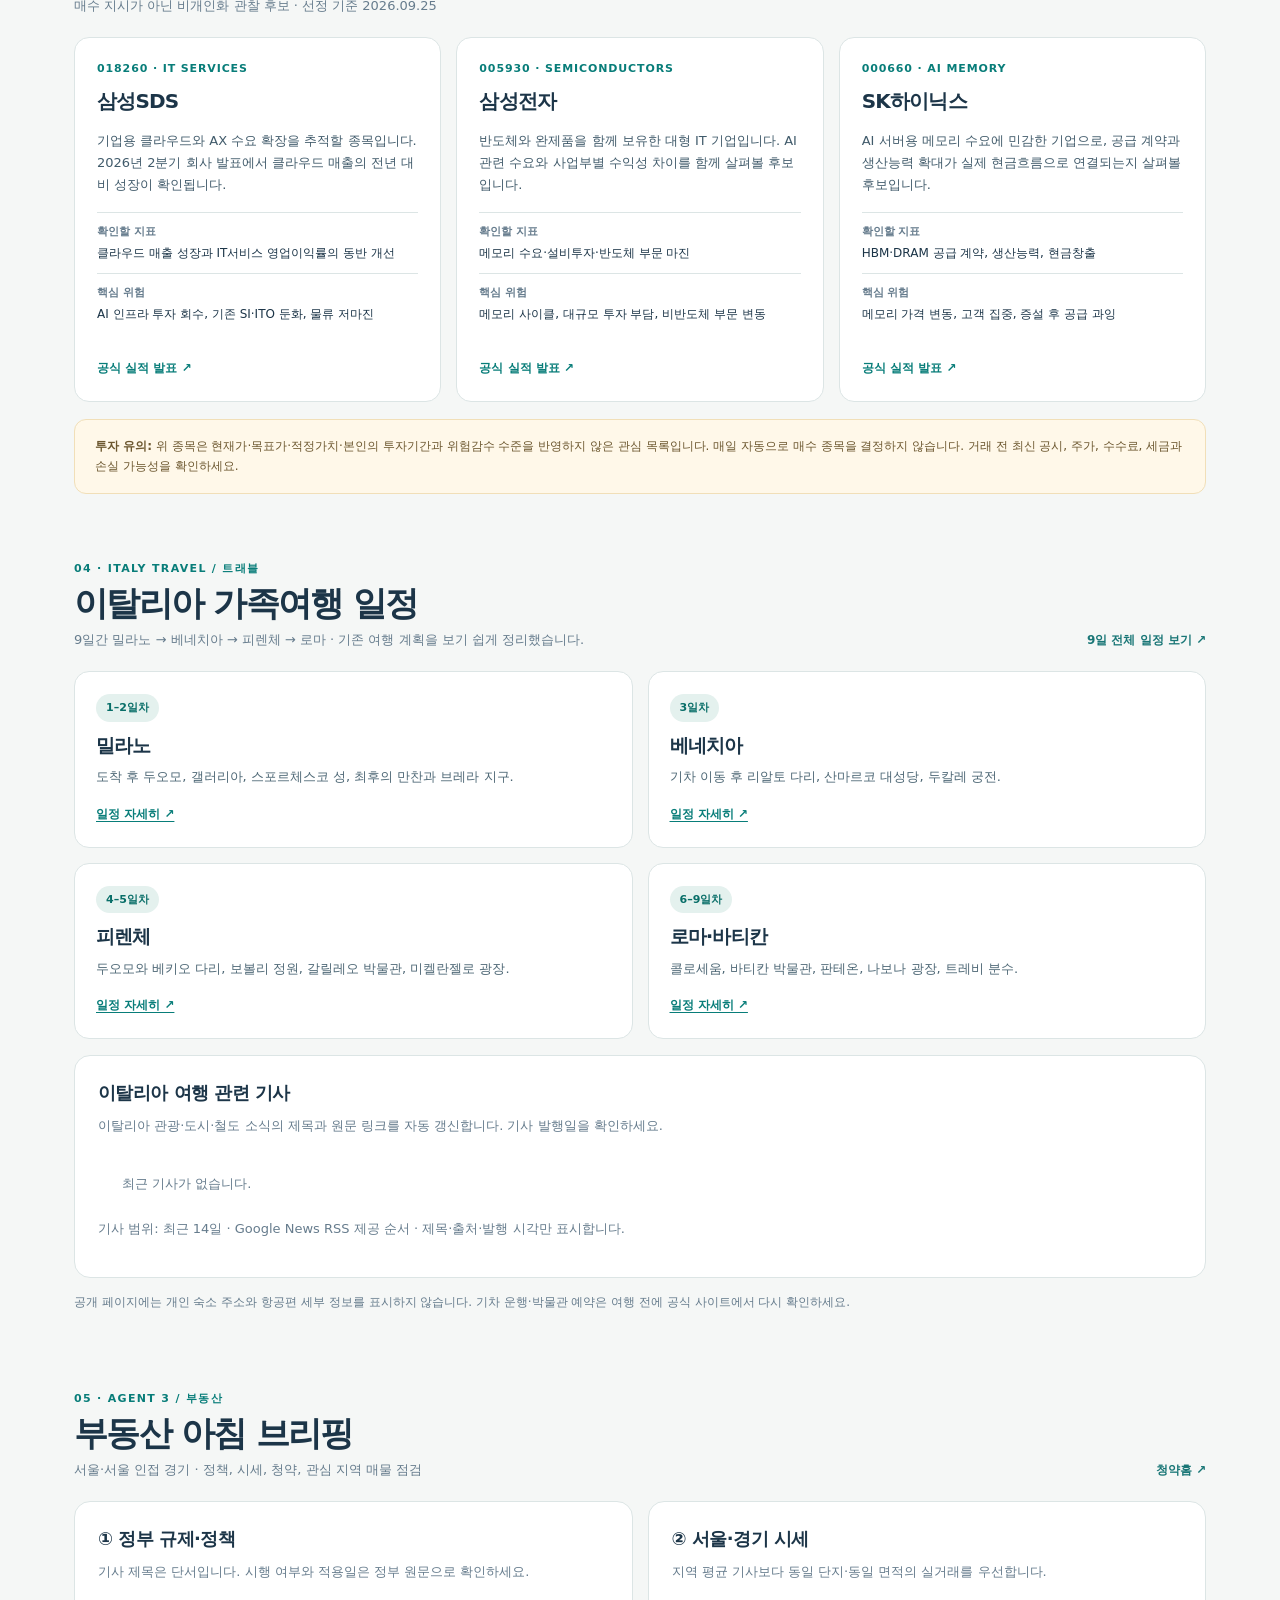
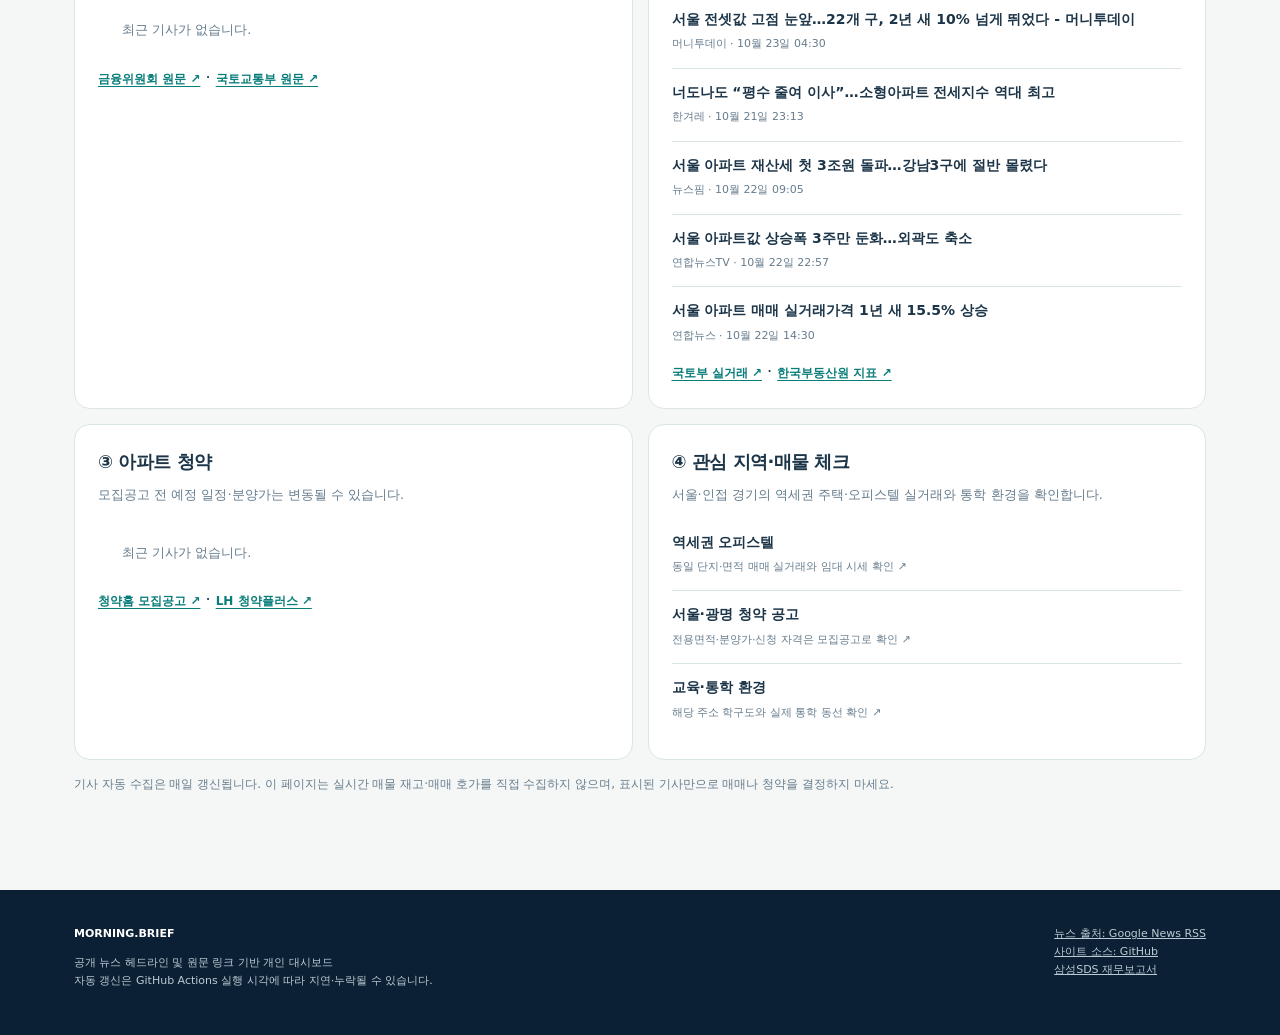
==== commit e741efe4: "Show daily news and IH everyday OPIc topics" ====
--- a/index.html
+++ b/index.html
@@ -34,7 +34,7 @@
 <section class="weather-section" aria-labelledby="weather-title"><div class="wrap"><div class="weather-card"><div><div class="sectag">TODAY'S WEATHER · 서울 양천구</div><h2 id="weather-title">오늘의 날씨</h2><p id="weather-date">서울 양천구 예보를 확인하고 있습니다.</p></div><div class="weather-main" aria-live="polite"><strong id="weather-summary">불러오는 중…</strong><span class="weather-detail" id="weather-detail"></span></div><div><button class="weather-refresh" type="button" id="weather-refresh">날씨 새로고침 ↻</button><span class="weather-source">예보: <a href="https://open-meteo.com/en/docs" target="_blank" rel="noopener noreferrer">Open-Meteo</a> · <a href="https://www.weather.go.kr/w/forecast/notice.do?stnId=109" target="_blank" rel="noopener noreferrer">기상청 확인 ↗</a></span></div></div></div></section>
 <section class="section" id="top-news"><div class="wrap"><div class="sectionhead"><div><div class="sectag">01 · WORLD ECONOMY & REAL ESTATE</div><h2>오늘의 뉴스 · 세계 경제와 부동산</h2><p>세계 금융시장·금리·유가와 국내 주택시장 중심 · 국내 정치 기사 제외</p></div><a class="more" href="https://news.google.com/search?q=%EC%84%B8%EA%B3%84%20%EA%B2%BD%EC%A0%9C%20%EB%B6%80%EB%8F%99%EC%82%B0&amp;hl=ko&amp;gl=KR&amp;ceid=KR%3Ako" target="_blank" rel="noopener noreferrer">관련 뉴스 더 보기 ↗</a></div><div id="top-items" class="newsgrid"><div class="empty">뉴스를 불러오는 중입니다.</div></div><p class="note" id="top-window"></p></div></section>
 <section class="section" id="it-news"><div class="wrap"><div class="sectionhead"><div><div class="sectag">02 · TECHNOLOGY & SAMSUNG SDS</div><h2>IT 변화와 삼성SDS</h2><p>AI·클라우드·반도체 흐름과 삼성SDS 관련 보도를 나누어 확인하세요.</p></div></div><div class="split"><div class="panel"><h3>기술·산업 뉴스</h3><p>공개 뉴스 RSS에서 AI·클라우드·반도체 관련 헤드라인을 선별합니다.</p><ul class="headlist" id="it-items"><li class="empty">뉴스를 불러오는 중입니다.</li></ul></div><div class="panel dark"><h3>삼성SDS 포커스</h3><p>회사의 공식 발표와 언론 보도를 함께 확인하고, 숫자는 공시 원문을 우선합니다.</p><ul class="headlist" id="sds-items"><li class="empty">뉴스를 불러오는 중입니다.</li></ul><div class="quicklinks"><a href="sds-report.html">재무 보고서 ↗</a><a href="https://www.samsungsds.com/kr/investor/ir_events/earnings-release.html" target="_blank" rel="noopener noreferrer">공식 IR ↗</a></div></div></div><p class="note" id="it-window"></p></div></section>
-<section class="section" id="opic"><div class="wrap"><div class="sectionhead"><div><div class="sectag">DAILY ENGLISH · OPIc</div><h2>오늘의 오픽 말하기</h2><p><span id="opic-today-date">오늘</span>의 주제로 질문·답변·핵심 표현을 연습하세요.</p></div><a class="more" href="opic.html">오픽 페이지 열기 ↗</a></div><div class="panel"><h3 id="opic-today-title">오늘의 주제를 불러오는 중…</h3><p>오픽 질문 3개 · 답변 아이디어 · 영어 예시 답변 · 필요 어휘 · 관련 기사·자료 링크를 한 페이지에서 볼 수 있습니다.</p><a class="agentlink" href="opic.html">오늘 학습 시작하기 ↗</a></div></div></section>
+<section class="section" id="opic"><div class="wrap"><div class="sectionhead"><div><div class="sectag">DAILY ENGLISH · OPIc</div><h2>오늘의 오픽 말하기 · 두 주제</h2><p><span id="opic-today-date">오늘</span>의 시사 주제와 IH 목표 일상 주제를 함께 연습하세요.</p></div><a class="more" href="opic.html">오픽 페이지 열기 ↗</a></div><div class="panel"><p><strong>시사·사회</strong></p><h3 id="opic-today-title">시사 주제를 불러오는 중…</h3><p><strong>쉬운 일상 · IH 목표</strong></p><h3 id="opic-life-today-title">일상 주제를 불러오는 중…</h3><p>각 주제마다 질문 3개 · 답변 아이디어 · 영어 예시 · 어휘 · 관련 자료 링크를 볼 수 있습니다.</p><a class="agentlink" href="opic.html">오늘 학습 시작하기 ↗</a></div></div></section>
 <section class="section" id="ideas"><div class="wrap"><div class="sectionhead"><div><div class="sectag">03 · STOCK WATCHLIST</div><h2>주식 관심 종목 3선</h2><p>매수 지시가 아닌 비개인화 관찰 후보 · 선정 기준 2026.09.25</p></div></div><div class="ideas">
 <article class="idea"><div class="ticker">018260 · IT SERVICES</div><h3>삼성SDS</h3><p>기업용 클라우드와 AX 수요 확장을 추적할 종목입니다. 2026년 2분기 회사 발표에서 클라우드 매출의 전년 대비 성장이 확인됩니다.</p><dl><div><dt>확인할 지표</dt><dd>클라우드 매출 성장과 IT서비스 영업이익률의 동반 개선</dd></div><div><dt>핵심 위험</dt><dd>AI 인프라 투자 회수, 기존 SI·ITO 둔화, 물류 저마진</dd></div></dl><a href="https://www.samsungsds.com/kr/news/ss-260730.html" target="_blank" rel="noopener noreferrer">공식 실적 발표 ↗</a></article>
 <article class="idea"><div class="ticker">005930 · SEMICONDUCTORS</div><h3>삼성전자</h3><p>반도체와 완제품을 함께 보유한 대형 IT 기업입니다. AI 관련 수요와 사업부별 수익성 차이를 함께 살펴볼 후보입니다.</p><dl><div><dt>확인할 지표</dt><dd>메모리 수요·설비투자·반도체 부문 마진</dd></div><div><dt>핵심 위험</dt><dd>메모리 사이클, 대규모 투자 부담, 비반도체 부문 변동</dd></div></dl><a href="https://news.samsung.com/kr/%EC%82%BC%EC%84%B1%EC%A0%84%EC%9E%90-2026%EB%85%84-2%EB%B6%84%EA%B8%B0-%EC%8B%A4%EC%A0%81-%EB%B0%9C%ED%91%9C" target="_blank" rel="noopener noreferrer">공식 실적 발표 ↗</a></article>
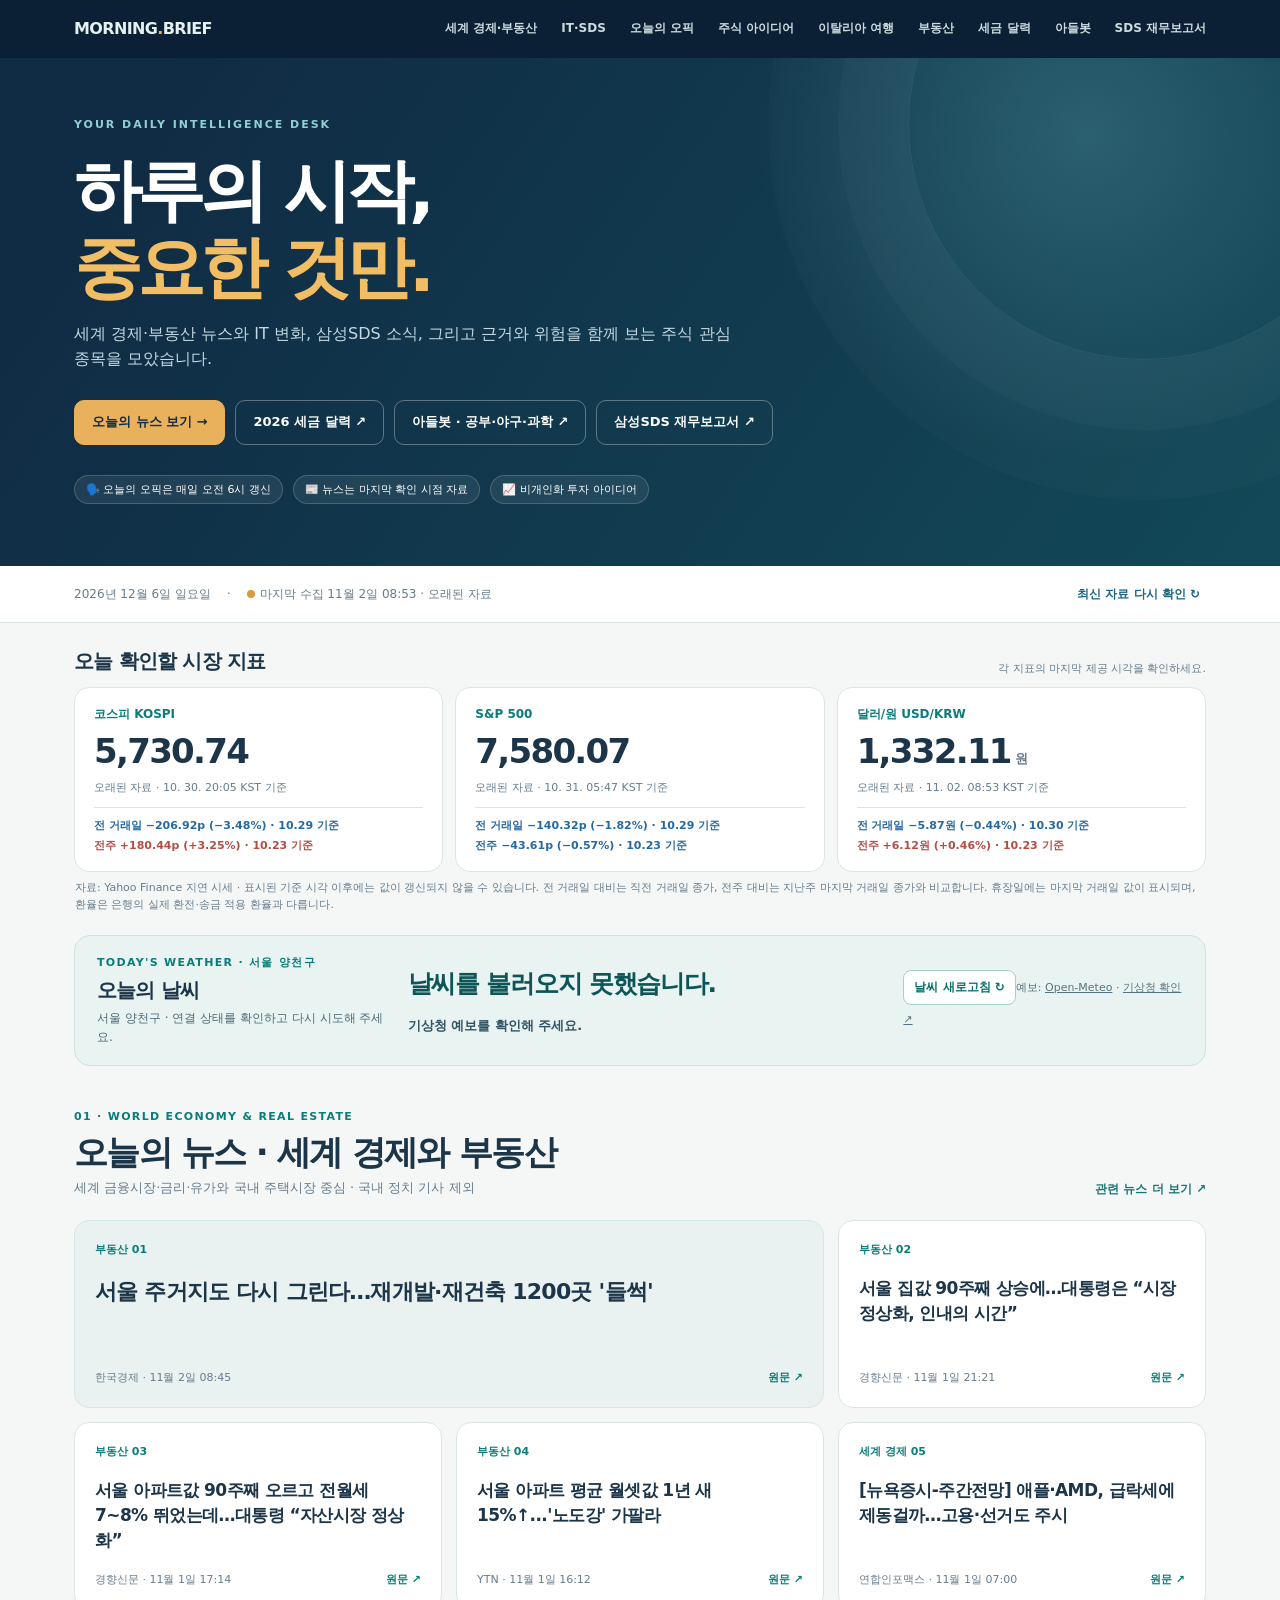
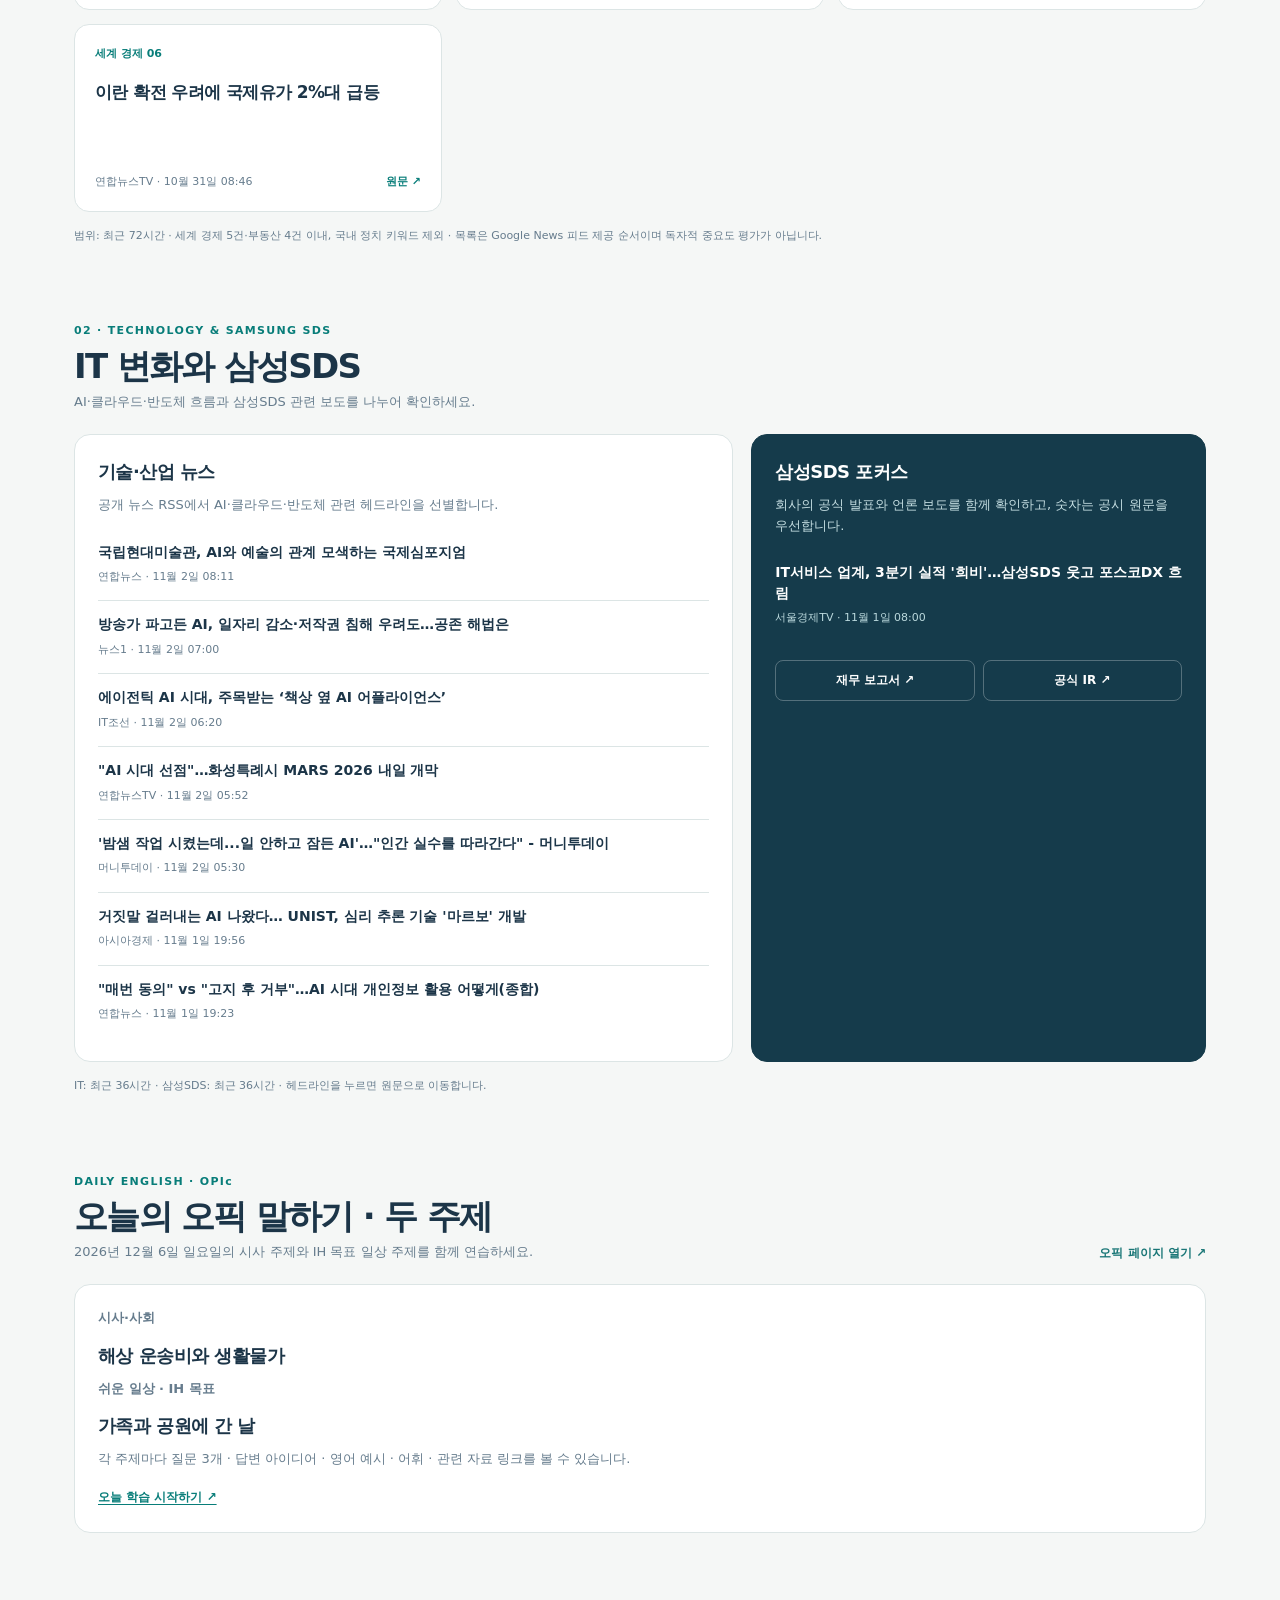
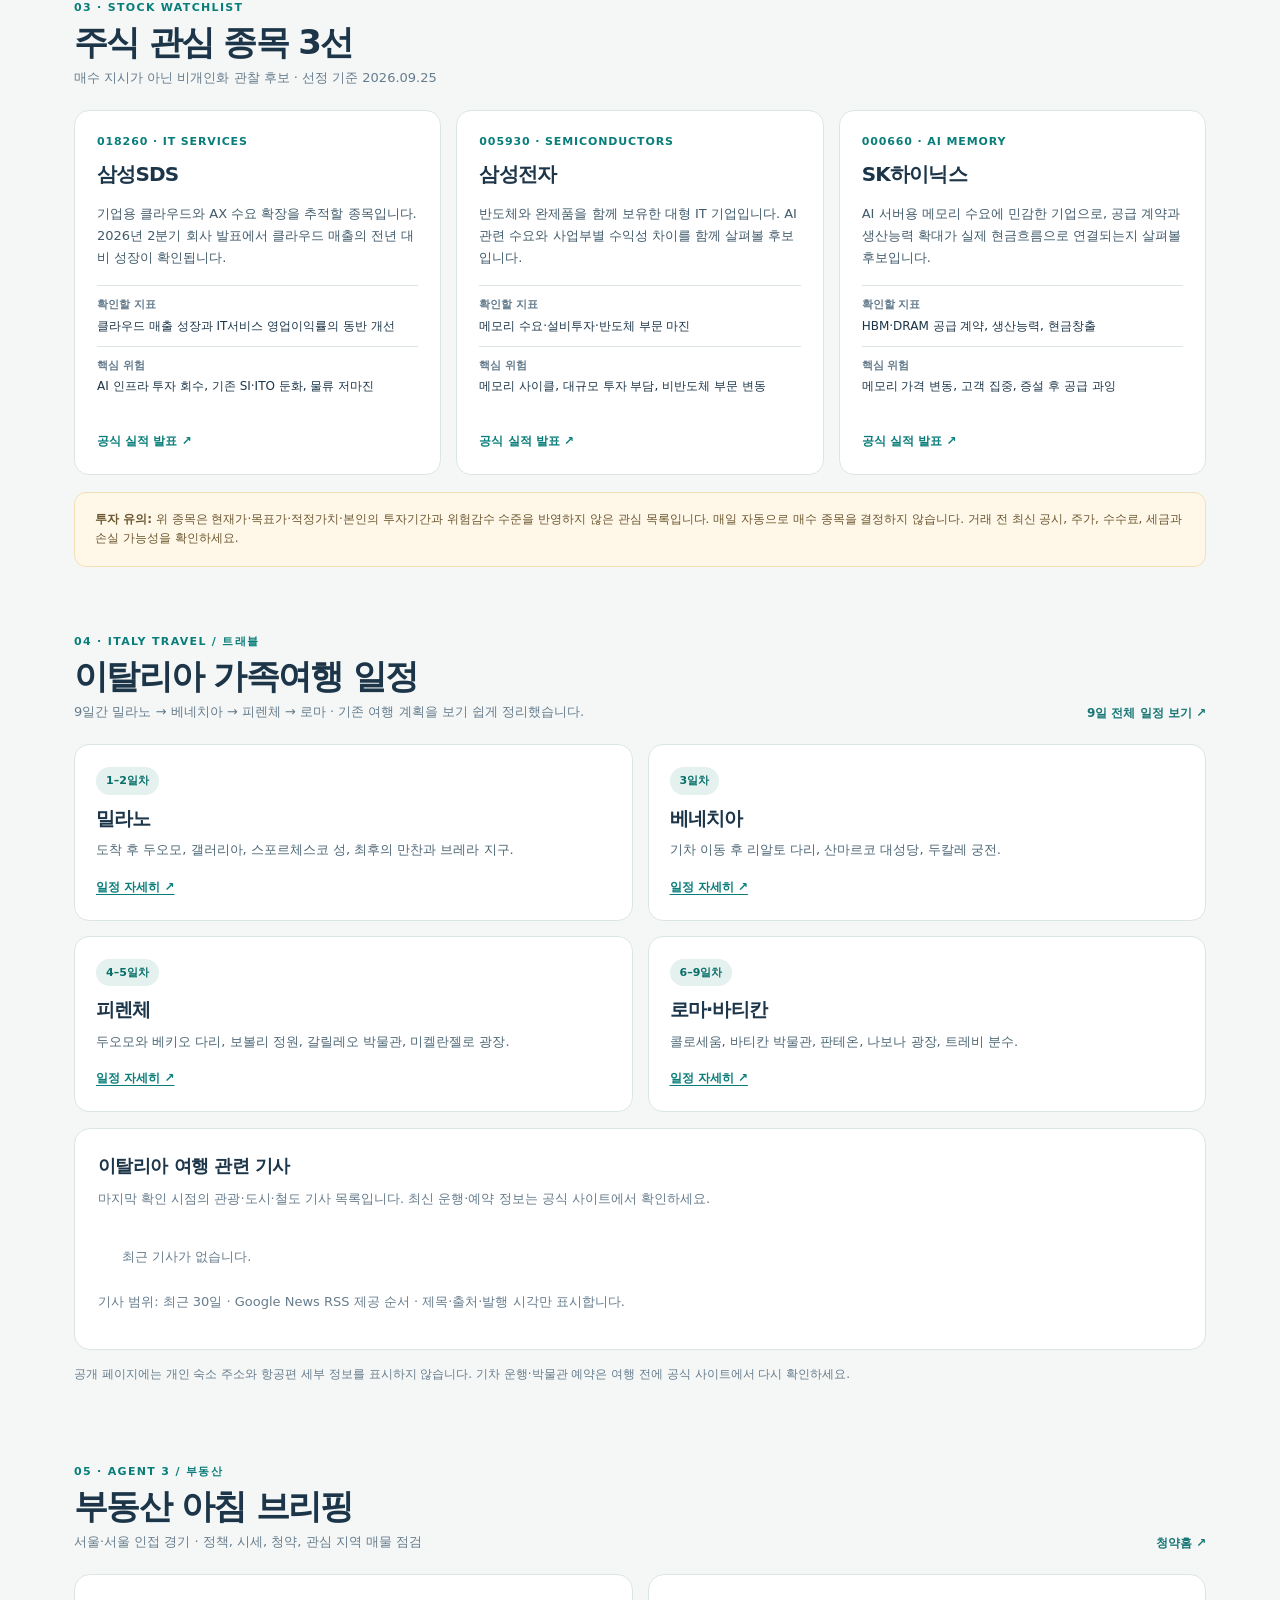
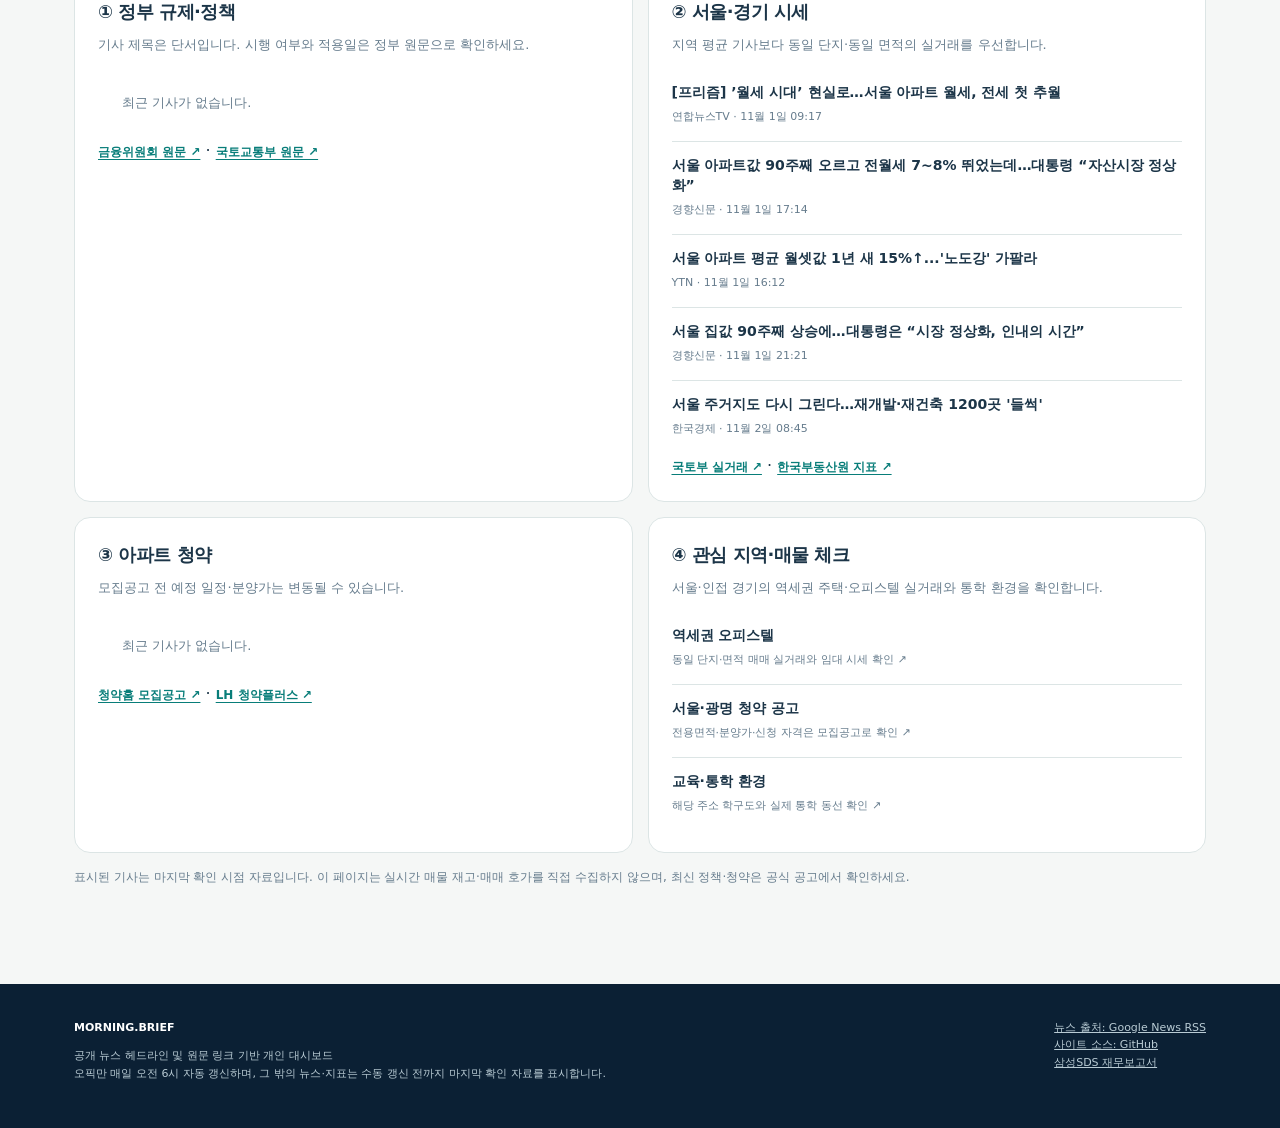
==== commit 1dc7f0e3: "Disable all daily updates except OPIc" ====
--- a/index.html
+++ b/index.html
@@ -4,7 +4,7 @@
 <meta charset="utf-8">
 <meta name="viewport" content="width=device-width,initial-scale=1">
 <meta name="theme-color" content="#102b44">
-<meta name="description" content="매일 아침 세계 경제·부동산 뉴스, IT·삼성SDS, 이탈리아 여행 일정과 기사를 보는 개인 대시보드">
+<meta name="description" content="세계 경제·부동산, IT·삼성SDS, 여행과 오픽 학습 자료를 보는 개인 대시보드">
 <title>모닝 브리프 | 세계 경제 · IT · 이탈리아 여행</title>
 <style>
 :root{--navy:#102b44;--deep:#0b2034;--ink:#1c3548;--muted:#667c8d;--teal:#087d79;--gold:#e6ae52;--paper:#f5f7f6;--line:#dce5e5;--white:#fff}*{box-sizing:border-box}html{scroll-behavior:smooth;scroll-padding-top:85px}body{margin:0;background:var(--paper);color:var(--ink);font-family:system-ui,-apple-system,"Apple SD Gothic Neo","Malgun Gothic",sans-serif;line-height:1.6}a{color:inherit;text-decoration:none}button{font:inherit}.wrap{max-width:1180px;margin:auto;padding:0 24px}.topbar{background:var(--deep);color:#e5f1f1}.toprow{display:flex;align-items:center;justify-content:space-between;min-height:58px;gap:20px}.brand{font-size:16px;font-weight:850;letter-spacing:-.04em}.brand span{color:var(--gold)}.topnav{display:flex;align-items:center;gap:24px;font-size:12px;font-weight:700;color:#cbdbdf}.topnav a:hover{color:white}.hero{background:radial-gradient(circle at 85% 15%,#2b6071 0%,transparent 28%),linear-gradient(125deg,#102b44 10%,#124958 100%);color:#fff;position:relative;overflow:hidden}.hero:after{content:"";position:absolute;width:470px;height:470px;border:1px solid #ffffff13;border-radius:50%;right:-100px;top:-170px;box-shadow:0 0 0 70px #ffffff06,0 0 0 140px #ffffff04}.herobody{padding-top:58px;padding-bottom:62px;position:relative;z-index:1}.eyebrow{text-transform:uppercase;letter-spacing:.18em;color:#8fd0d2;font-size:11px;font-weight:800}.hero h1{font-size:clamp(38px,6vw,68px);line-height:1.14;letter-spacing:-.07em;margin:18px 0 14px}.hero h1 em{font-style:normal;color:#f1bd65}.hero p{max-width:660px;color:#c4d9e2;font-size:16px;margin:0}.heroactions{display:flex;gap:10px;flex-wrap:wrap;margin-top:28px}.button{display:inline-flex;align-items:center;justify-content:center;border:1px solid #ffffff52;border-radius:10px;padding:11px 17px;font-size:13px;font-weight:800;color:#fff;background:transparent;cursor:pointer}.button.primary{background:#e9b15c;color:#102b44;border-color:#e9b15c}.button:hover{transform:translateY(-1px)}.meta{display:flex;gap:10px;flex-wrap:wrap;margin-top:30px}.meta span{font-size:11px;border:1px solid #ffffff2d;background:#ffffff13;border-radius:99px;padding:5px 11px}.status{background:#fff;border-bottom:1px solid var(--line)}.statusrow{display:flex;gap:16px;align-items:center;flex-wrap:wrap;min-height:56px;font-size:12px;color:var(--muted)}.statusrow strong{color:var(--teal)}.dot{display:inline-block;width:8px;height:8px;background:#3ead7d;border-radius:50%;margin-right:5px}.dot.stale{background:#d89c3d}.reload{margin-left:auto;background:transparent;border:0;color:#1d6784;font-size:12px;font-weight:700;cursor:pointer}.section{padding:42px 0 24px}.sectionhead{display:flex;align-items:end;justify-content:space-between;gap:16px;margin-bottom:21px}.sectag{color:var(--teal);font-size:11px;font-weight:850;letter-spacing:.12em}.sectionhead h2{font-size:clamp(24px,4vw,34px);line-height:1.3;letter-spacing:-.05em;margin:4px 0}.sectionhead p{color:var(--muted);font-size:13px;margin:4px 0 0}.more{color:#197676;font-size:12px;font-weight:800;white-space:nowrap}.newsgrid{display:grid;grid-template-columns:repeat(3,1fr);gap:14px}.article{display:flex;flex-direction:column;background:#fff;border:1px solid var(--line);border-radius:15px;padding:20px;min-height:188px;transition:transform .15s,box-shadow .15s}.article:hover{transform:translateY(-3px);box-shadow:0 12px 30px #0d36501a}.article:first-child{grid-column:span 2;background:#e9f2f1;border-color:#d3e7e4}.article .number{font-size:11px;font-weight:850;color:var(--teal)}.article h3{font-size:17px;line-height:1.45;letter-spacing:-.035em;margin:18px 0 14px}.article:first-child h3{font-size:22px}.article .bottom{display:flex;justify-content:space-between;gap:12px;margin-top:auto;color:var(--muted);font-size:11px}.article .arrow{color:var(--teal);font-weight:900}.split{display:grid;grid-template-columns:minmax(0,1.45fr) minmax(285px,1fr);gap:18px}.panel{background:#fff;border:1px solid var(--line);border-radius:16px;padding:23px}.panel.dark{background:#153b4b;border-color:#153b4b;color:#fff}.panel h3{font-size:18px;margin:0 0 8px;letter-spacing:-.03em}.panel p{font-size:13px;color:var(--muted);margin:0 0 13px}.panel.dark p{color:#c5dee2}.headlist{list-style:none;padding:0;margin:0}.headlist li{border-bottom:1px solid var(--line)}.headlist li:last-child{border:0}.headlist a{display:block;padding:13px 0}.headlist strong{font-size:14px;display:block;line-height:1.45}.headlist small{color:var(--muted);font-size:11px}.headlist a:hover strong{color:var(--teal)}.panel.dark .headlist li{border-color:#ffffff27}.panel.dark .headlist small{color:#bbd9dd}.panel.dark .headlist a:hover strong{color:#f1bd65}.quicklinks{display:grid;grid-template-columns:1fr 1fr;gap:8px;margin-top:18px}.quicklinks a{border:1px solid #ffffff45;border-radius:8px;padding:10px;font-size:12px;text-align:center;font-weight:750}.quicklinks a:hover{background:#ffffff18}.ideas{display:grid;grid-template-columns:repeat(3,1fr);gap:15px}.idea{background:#fff;border:1px solid var(--line);border-radius:15px;padding:22px}.ticker{font-size:11px;color:var(--teal);font-weight:850;letter-spacing:.08em}.idea h3{font-size:20px;margin:7px 0 10px;letter-spacing:-.04em}.idea p{font-size:13px;color:#415b6b;line-height:1.7}.idea dl{margin:16px 0}.idea dl div{border-top:1px solid var(--line);padding:10px 0}.idea dt{font-size:11px;font-weight:850;color:var(--muted)}.idea dd{margin:3px 0 0;font-size:12px}.idea a{display:inline-block;color:var(--teal);font-weight:750;font-size:12px;margin-top:9px}.callout{background:#fff8e9;border:1px solid #f1dfb8;border-radius:12px;padding:17px 20px;margin-top:17px;color:#6c572f;font-size:12px}.empty{padding:24px;background:#fff;border:1px dashed var(--line);border-radius:12px;color:var(--muted);font-size:13px}.note{font-size:11px;color:var(--muted);line-height:1.7;margin-top:15px}.footer{margin-top:60px;background:var(--deep);color:#b9cbd4;padding:35px 0;font-size:11px}.footrow{display:flex;gap:20px;justify-content:space-between;align-items:start}.footer a{text-decoration:underline}.footer strong{color:white}a:focus-visible,button:focus-visible{outline:3px solid var(--gold);outline-offset:3px}@media(max-width:850px){.newsgrid{grid-template-columns:1fr 1fr}.split{grid-template-columns:1fr}.ideas{grid-template-columns:1fr 1fr}}@media(max-width:620px){.wrap{padding:0 16px}.topnav{gap:12px;font-size:11px}.topnav a:first-child{display:none}.herobody{padding-top:43px;padding-bottom:46px}.hero h1{font-size:40px}.hero p{font-size:14px}.section{padding-top:32px}.newsgrid,.ideas{grid-template-columns:1fr}.article:first-child{grid-column:auto}.article{min-height:150px}.article:first-child h3{font-size:19px}.article h3{margin-top:12px}.sectionhead{align-items:start}.statusrow{gap:5px;padding-top:12px;padding-bottom:12px}.reload{margin-left:0}.footrow{display:block}.footer p{margin:12px 0}}@media print{.topnav,.heroactions,.reload{display:none!important}.hero{background:#102b44!important}.section{padding:20px 0}.article,.panel,.idea{break-inside:avoid}.article{min-height:auto}.newsgrid,.ideas{grid-template-columns:1fr 1fr}.split{grid-template-columns:1fr 1fr}.footer{margin-top:20px}*{-webkit-print-color-adjust:exact;print-color-adjust:exact}}
@@ -20,7 +20,7 @@
 </head>
 <body>
 <div class="topbar"><div class="wrap toprow"><a class="brand" href="#top">MORNING<span>.</span>BRIEF</a><nav class="topnav" aria-label="주요 메뉴"><a href="#top-news">세계 경제·부동산</a><a href="#it-news">IT·SDS</a><a href="opic.html">오늘의 오픽</a><a href="#ideas">주식 아이디어</a><a href="#travel">이탈리아 여행</a><a href="#realestate">부동산</a><a href="tax-calendar.html">세금 달력</a><a href="sonbot.html">아들봇</a><a href="sds-report.html">SDS 재무보고서</a></nav></div></div>
-<header class="hero" id="top"><div class="wrap herobody"><div class="eyebrow">YOUR DAILY INTELLIGENCE DESK</div><h1>하루의 시작,<br><em>중요한 것만.</em></h1><p>매일 아침 세계 경제·부동산 뉴스와 IT 변화, 삼성SDS 소식, 그리고 근거와 위험을 함께 보는 주식 관심 종목.</p><div class="heroactions"><a class="button primary" href="#top-news">오늘의 뉴스 보기 →</a><a class="button" href="tax-calendar.html">2026 세금 달력 ↗</a><a class="button" href="sonbot.html">아들봇 · 공부·야구·과학 ↗</a><a class="button" href="sds-report.html">삼성SDS 재무보고서 ↗</a></div><div class="meta"><span>⏰ 오전 6시 KST 갱신 목표</span><span>📰 제목·출처·원문 링크</span><span>📈 비개인화 투자 아이디어</span></div></div></header>
+<header class="hero" id="top"><div class="wrap herobody"><div class="eyebrow">YOUR DAILY INTELLIGENCE DESK</div><h1>하루의 시작,<br><em>중요한 것만.</em></h1><p>세계 경제·부동산 뉴스와 IT 변화, 삼성SDS 소식, 그리고 근거와 위험을 함께 보는 주식 관심 종목을 모았습니다.</p><div class="heroactions"><a class="button primary" href="#top-news">오늘의 뉴스 보기 →</a><a class="button" href="tax-calendar.html">2026 세금 달력 ↗</a><a class="button" href="sonbot.html">아들봇 · 공부·야구·과학 ↗</a><a class="button" href="sds-report.html">삼성SDS 재무보고서 ↗</a></div><div class="meta"><span>🗣️ 오늘의 오픽은 매일 오전 6시 갱신</span><span>📰 뉴스는 마지막 확인 시점 자료</span><span>📈 비개인화 투자 아이디어</span></div></div></header>
 <div class="status"><div class="wrap statusrow"><span id="today">날짜 확인 중</span><span>·</span><span id="updated"><span class="dot"></span>자료 확인 중</span><button class="reload" type="button" id="reload">최신 자료 다시 확인 ↻</button></div></div>
 <main>
 <section class="market-section" aria-labelledby="market-title"><div class="wrap">
@@ -29,7 +29,7 @@
 <a class="market-card" data-market="kospi" href="https://finance.yahoo.com/quote/%5EKS11/" target="_blank" rel="noopener noreferrer"><span class="market-name">코스피 KOSPI</span><strong class="market-value">불러오는 중…</strong><small class="market-time">시세 확인 중</small></a>
 <a class="market-card" data-market="sp500" href="https://finance.yahoo.com/quote/%5EGSPC/" target="_blank" rel="noopener noreferrer"><span class="market-name">S&amp;P 500</span><strong class="market-value">불러오는 중…</strong><small class="market-time">시세 확인 중</small></a>
 <a class="market-card" data-market="usdkrw" href="https://finance.yahoo.com/quote/KRW%3DX/" target="_blank" rel="noopener noreferrer"><span class="market-name">달러/원 USD/KRW</span><strong class="market-value">불러오는 중…</strong><small class="market-time">시세 확인 중</small></a>
-</div><p class="market-note">자료: Yahoo Finance 지연 시세 · 매일 아침 자동 확인. 전 거래일 대비는 직전 거래일 종가, 전주 대비는 지난주 마지막 거래일 종가와 비교합니다. 휴장일에는 마지막 거래일 값이 표시되며, 환율은 은행의 실제 환전·송금 적용 환율과 다릅니다.</p>
+</div><p class="market-note">자료: Yahoo Finance 지연 시세 · 표시된 기준 시각 이후에는 값이 갱신되지 않을 수 있습니다. 전 거래일 대비는 직전 거래일 종가, 전주 대비는 지난주 마지막 거래일 종가와 비교합니다. 휴장일에는 마지막 거래일 값이 표시되며, 환율은 은행의 실제 환전·송금 적용 환율과 다릅니다.</p>
 </div></section>
 <section class="weather-section" aria-labelledby="weather-title"><div class="wrap"><div class="weather-card"><div><div class="sectag">TODAY'S WEATHER · 서울 양천구</div><h2 id="weather-title">오늘의 날씨</h2><p id="weather-date">서울 양천구 예보를 확인하고 있습니다.</p></div><div class="weather-main" aria-live="polite"><strong id="weather-summary">불러오는 중…</strong><span class="weather-detail" id="weather-detail"></span></div><div><button class="weather-refresh" type="button" id="weather-refresh">날씨 새로고침 ↻</button><span class="weather-source">예보: <a href="https://open-meteo.com/en/docs" target="_blank" rel="noopener noreferrer">Open-Meteo</a> · <a href="https://www.weather.go.kr/w/forecast/notice.do?stnId=109" target="_blank" rel="noopener noreferrer">기상청 확인 ↗</a></span></div></div></div></section>
 <section class="section" id="top-news"><div class="wrap"><div class="sectionhead"><div><div class="sectag">01 · WORLD ECONOMY & REAL ESTATE</div><h2>오늘의 뉴스 · 세계 경제와 부동산</h2><p>세계 금융시장·금리·유가와 국내 주택시장 중심 · 국내 정치 기사 제외</p></div><a class="more" href="https://news.google.com/search?q=%EC%84%B8%EA%B3%84%20%EA%B2%BD%EC%A0%9C%20%EB%B6%80%EB%8F%99%EC%82%B0&amp;hl=ko&amp;gl=KR&amp;ceid=KR%3Ako" target="_blank" rel="noopener noreferrer">관련 뉴스 더 보기 ↗</a></div><div id="top-items" class="newsgrid"><div class="empty">뉴스를 불러오는 중입니다.</div></div><p class="note" id="top-window"></p></div></section>
@@ -45,15 +45,15 @@
 <article class="agentcard"><span class="agenttag">3일차</span><h3>베네치아</h3><p>기차 이동 후 리알토 다리, 산마르코 대성당, 두칼레 궁전.</p><a class="agentlink" href="italy-trip.html#day-3">일정 자세히 ↗</a></article>
 <article class="agentcard"><span class="agenttag">4–5일차</span><h3>피렌체</h3><p>두오모와 베키오 다리, 보볼리 정원, 갈릴레오 박물관, 미켈란젤로 광장.</p><a class="agentlink" href="italy-trip.html#day-4">일정 자세히 ↗</a></article>
 <article class="agentcard"><span class="agenttag">6–9일차</span><h3>로마·바티칸</h3><p>콜로세움, 바티칸 박물관, 판테온, 나보나 광장, 트레비 분수.</p><a class="agentlink" href="italy-trip.html#day-6">일정 자세히 ↗</a></article>
-</div><div class="panel" style="margin-top:16px"><h3>이탈리아 여행 관련 기사</h3><p>이탈리아 관광·도시·철도 소식의 제목과 원문 링크를 자동 갱신합니다. 기사 발행일을 확인하세요.</p><ul class="headlist" id="italy-travel-items"><li class="empty">기사를 불러오는 중입니다.</li></ul><p class="note" id="italy-window"></p></div><p class="agentnote">공개 페이지에는 개인 숙소 주소와 항공편 세부 정보를 표시하지 않습니다. 기차 운행·박물관 예약은 여행 전에 공식 사이트에서 다시 확인하세요.</p></div></section>
+</div><div class="panel" style="margin-top:16px"><h3>이탈리아 여행 관련 기사</h3><p>마지막 확인 시점의 관광·도시·철도 기사 목록입니다. 최신 운행·예약 정보는 공식 사이트에서 확인하세요.</p><ul class="headlist" id="italy-travel-items"><li class="empty">기사를 불러오는 중입니다.</li></ul><p class="note" id="italy-window"></p></div><p class="agentnote">공개 페이지에는 개인 숙소 주소와 항공편 세부 정보를 표시하지 않습니다. 기차 운행·박물관 예약은 여행 전에 공식 사이트에서 다시 확인하세요.</p></div></section>
 <section class="section" id="realestate"><div class="wrap"><div class="sectionhead"><div><div class="sectag">05 · AGENT 3 / 부동산</div><h2>부동산 아침 브리핑</h2><p>서울·서울 인접 경기 · 정책, 시세, 청약, 관심 지역 매물 점검</p></div><a class="more" href="https://www.applyhome.co.kr/" target="_blank" rel="noopener noreferrer">청약홈 ↗</a></div>
 <div class="agentgrid"><div class="panel"><h3>① 정부 규제·정책</h3><p>기사 제목은 단서입니다. 시행 여부와 적용일은 정부 원문으로 확인하세요.</p><ul class="headlist" id="realestate-policy-items"><li class="empty">뉴스를 불러오는 중입니다.</li></ul><a class="agentlink" href="https://www.fsc.go.kr/" target="_blank" rel="noopener noreferrer">금융위원회 원문 ↗</a> · <a class="agentlink" href="https://www.molit.go.kr/" target="_blank" rel="noopener noreferrer">국토교통부 원문 ↗</a></div>
 <div class="panel"><h3>② 서울·경기 시세</h3><p>지역 평균 기사보다 동일 단지·동일 면적의 실거래를 우선합니다.</p><ul class="headlist" id="realestate-market-items"><li class="empty">뉴스를 불러오는 중입니다.</li></ul><a class="agentlink" href="https://rt.molit.go.kr/" target="_blank" rel="noopener noreferrer">국토부 실거래 ↗</a> · <a class="agentlink" href="https://www.reb.or.kr/r-one/portal/main/indexPage.do" target="_blank" rel="noopener noreferrer">한국부동산원 지표 ↗</a></div>
 <div class="panel"><h3>③ 아파트 청약</h3><p>모집공고 전 예정 일정·분양가는 변동될 수 있습니다.</p><ul class="headlist" id="realestate-presale-items"><li class="empty">뉴스를 불러오는 중입니다.</li></ul><a class="agentlink" href="https://www.applyhome.co.kr/" target="_blank" rel="noopener noreferrer">청약홈 모집공고 ↗</a> · <a class="agentlink" href="https://apply.lh.or.kr/" target="_blank" rel="noopener noreferrer">LH 청약플러스 ↗</a></div>
 <div class="panel"><h3>④ 관심 지역·매물 체크</h3><p>서울·인접 경기의 역세권 주택·오피스텔 실거래와 통학 환경을 확인합니다.</p><ul class="headlist"><li><a href="https://rt.molit.go.kr/" target="_blank" rel="noopener noreferrer"><strong>역세권 오피스텔</strong><small>동일 단지·면적 매매 실거래와 임대 시세 확인 ↗</small></a></li><li><a href="https://www.applyhome.co.kr/" target="_blank" rel="noopener noreferrer"><strong>서울·광명 청약 공고</strong><small>전용면적·분양가·신청 자격은 모집공고로 확인 ↗</small></a></li><li><a href="https://www.schoolinfo.go.kr/ei/ss/pneiss_a04_s0.do" target="_blank" rel="noopener noreferrer"><strong>교육·통학 환경</strong><small>해당 주소 학구도와 실제 통학 동선 확인 ↗</small></a></li></ul></div></div>
-<p class="agentnote" id="realestate-window">기사 자동 수집은 매일 갱신됩니다. 이 페이지는 실시간 매물 재고·매매 호가를 직접 수집하지 않으며, 표시된 기사만으로 매매나 청약을 결정하지 마세요.</p></div></section>
+<p class="agentnote" id="realestate-window">표시된 기사는 마지막 확인 시점 자료입니다. 이 페이지는 실시간 매물 재고·매매 호가를 직접 수집하지 않으며, 최신 정책·청약은 공식 공고에서 확인하세요.</p></div></section>
 </main>
-<footer class="footer"><div class="wrap footrow"><div><strong>MORNING.BRIEF</strong><p>공개 뉴스 헤드라인 및 원문 링크 기반 개인 대시보드<br>자동 갱신은 GitHub Actions 실행 시각에 따라 지연·누락될 수 있습니다.</p></div><div><a href="https://news.google.com/" target="_blank" rel="noopener noreferrer">뉴스 출처: Google News RSS</a><br><a href="https://github.com/nick800920-ux/report" target="_blank" rel="noopener noreferrer">사이트 소스: GitHub</a><br><a href="sds-report.html">삼성SDS 재무보고서</a></div></div></footer>
+<footer class="footer"><div class="wrap footrow"><div><strong>MORNING.BRIEF</strong><p>공개 뉴스 헤드라인 및 원문 링크 기반 개인 대시보드<br>오픽만 매일 오전 6시 자동 갱신하며, 그 밖의 뉴스·지표는 수동 갱신 전까지 마지막 확인 자료를 표시합니다.</p></div><div><a href="https://news.google.com/" target="_blank" rel="noopener noreferrer">뉴스 출처: Google News RSS</a><br><a href="https://github.com/nick800920-ux/report" target="_blank" rel="noopener noreferrer">사이트 소스: GitHub</a><br><a href="sds-report.html">삼성SDS 재무보고서</a></div></div></footer>
 <script type="application/json" id="bootstrap">{"generated_at":"1970-01-01T00:00:00+09:00","timezone":"Asia/Seoul","sections":{}}</script>
 <script>
 (function(){
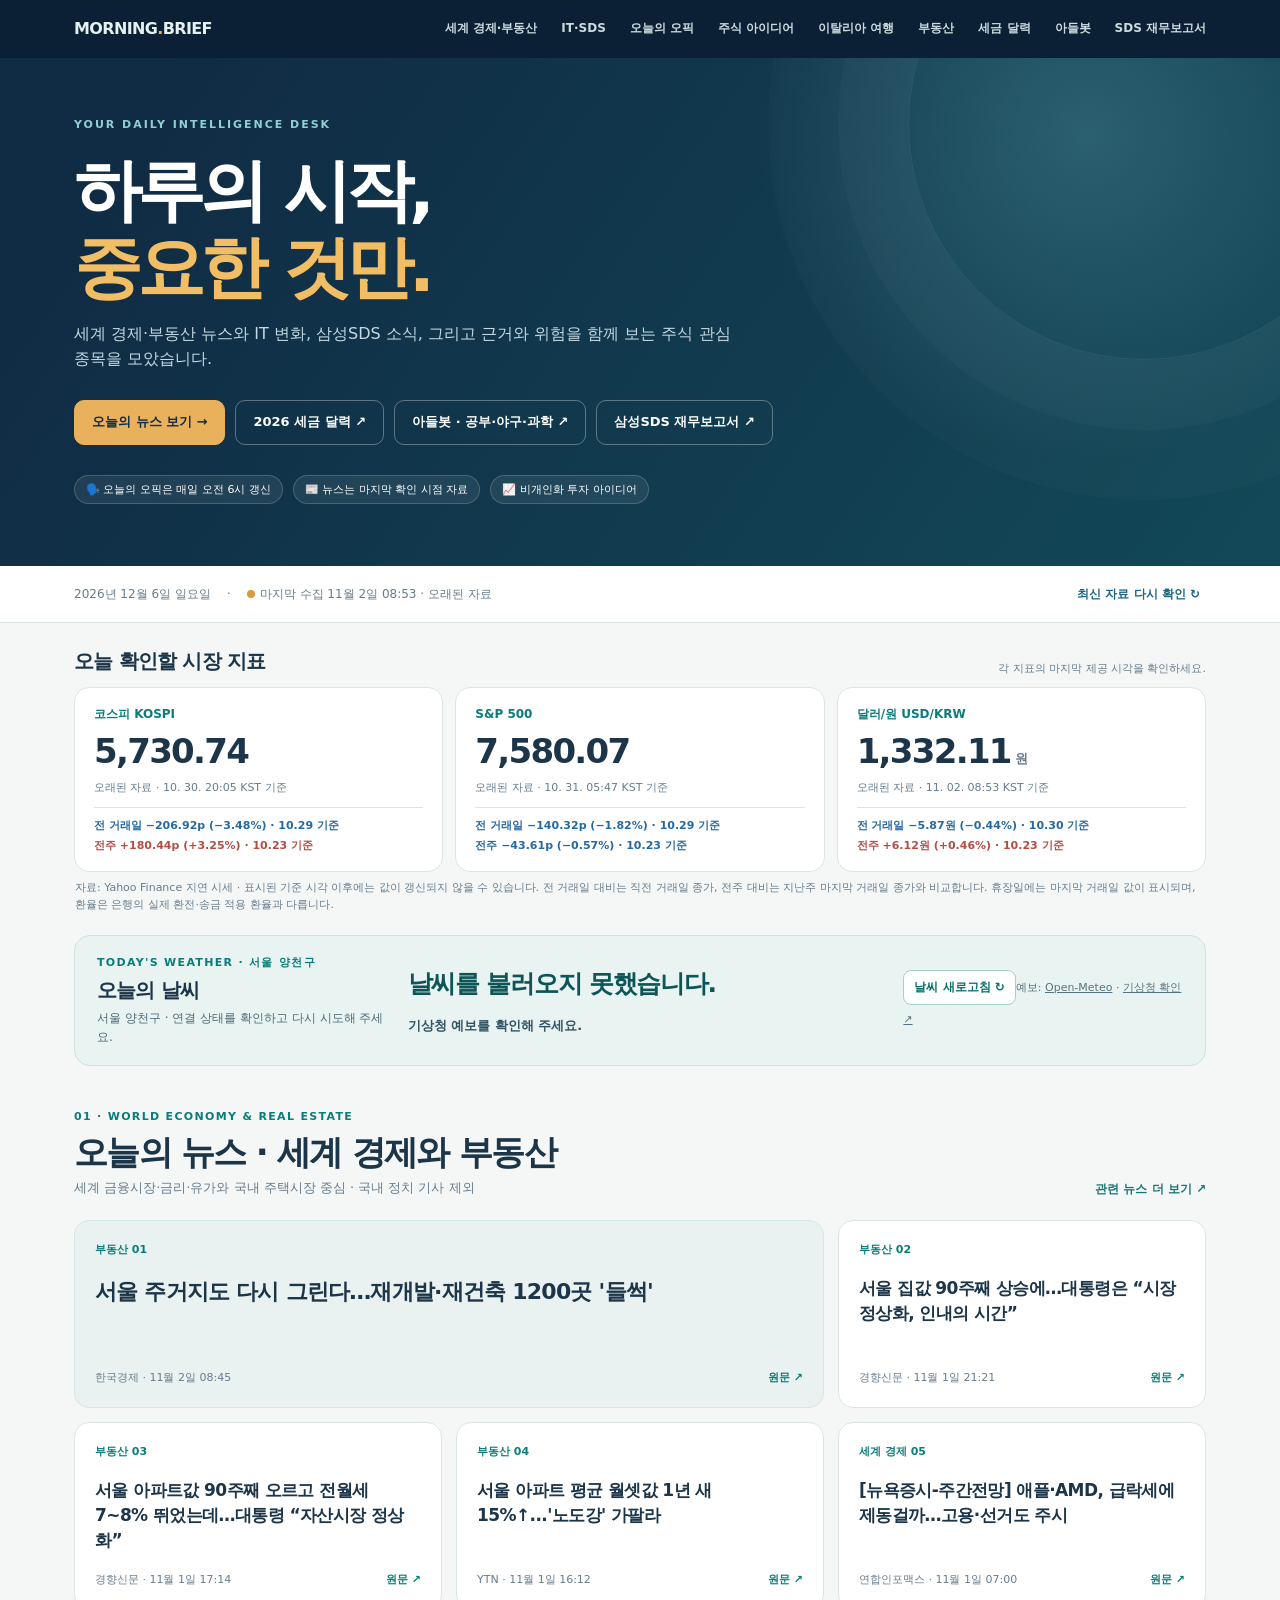
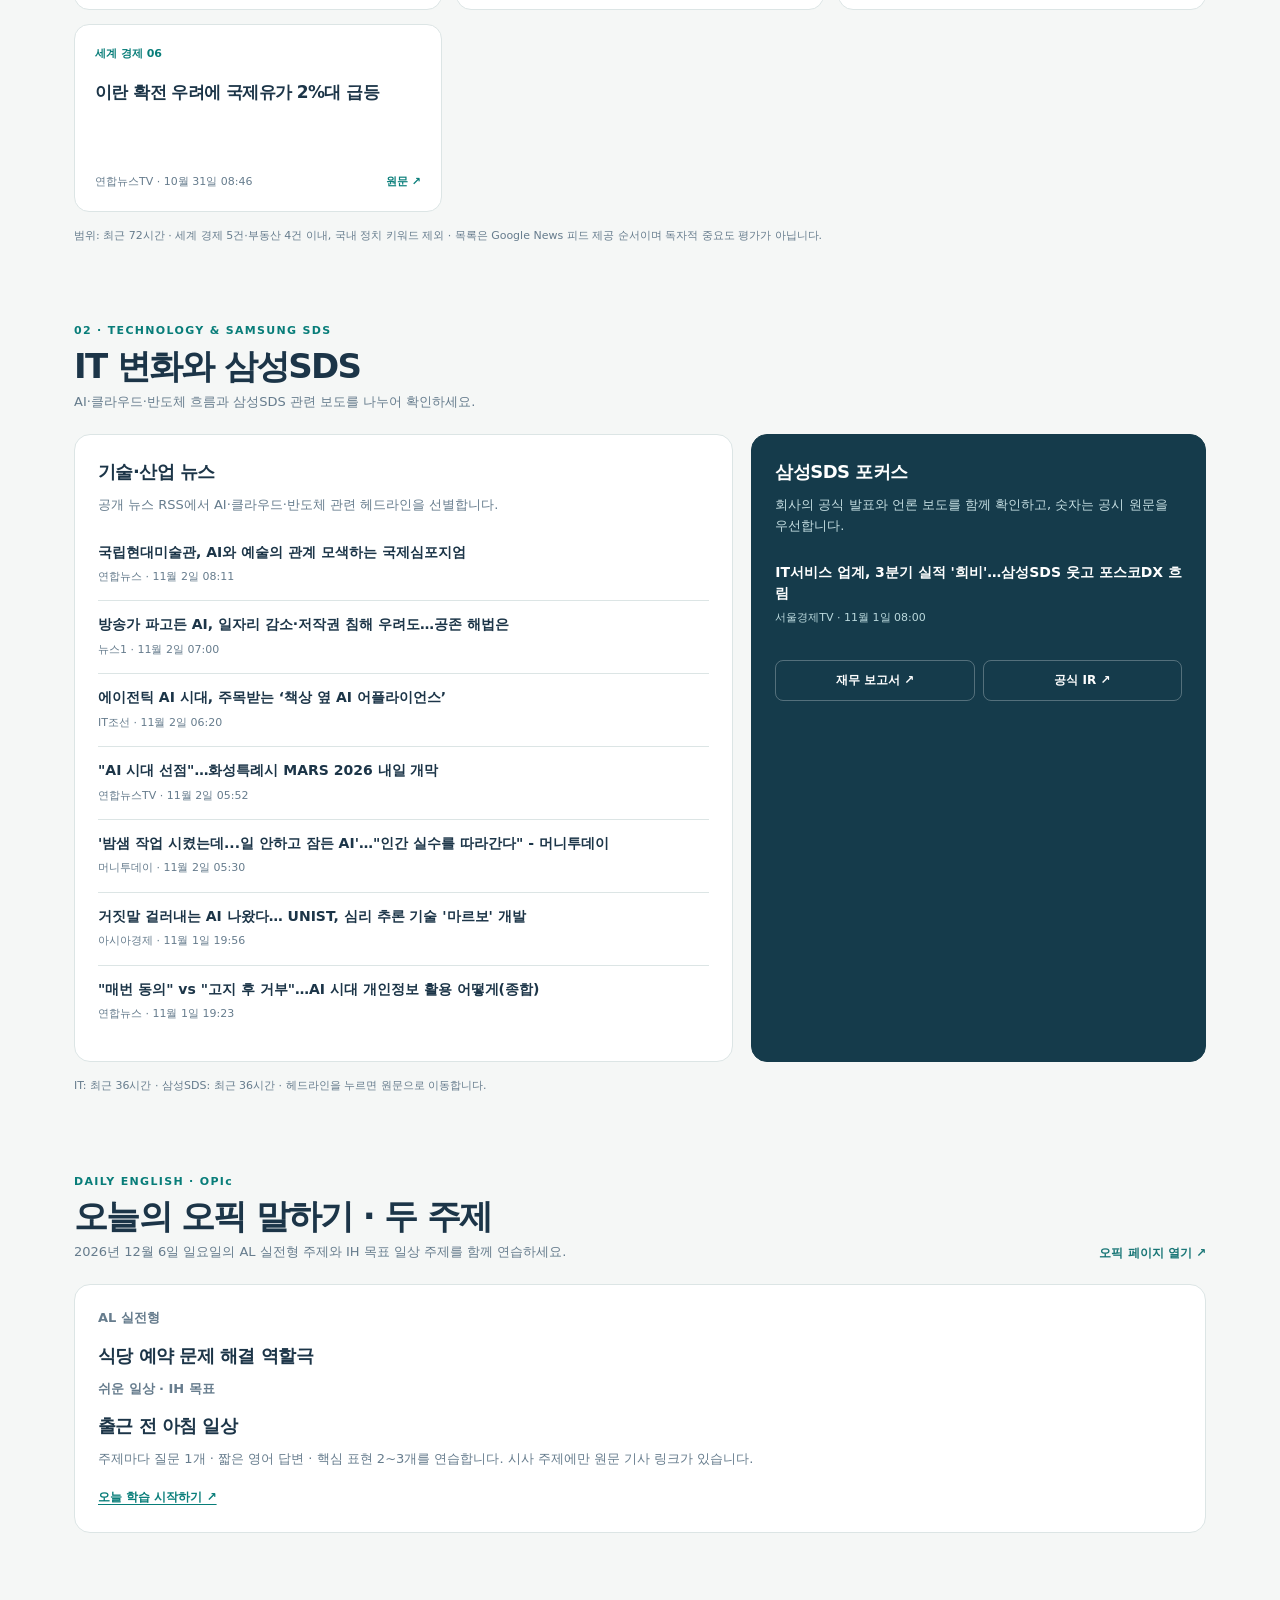
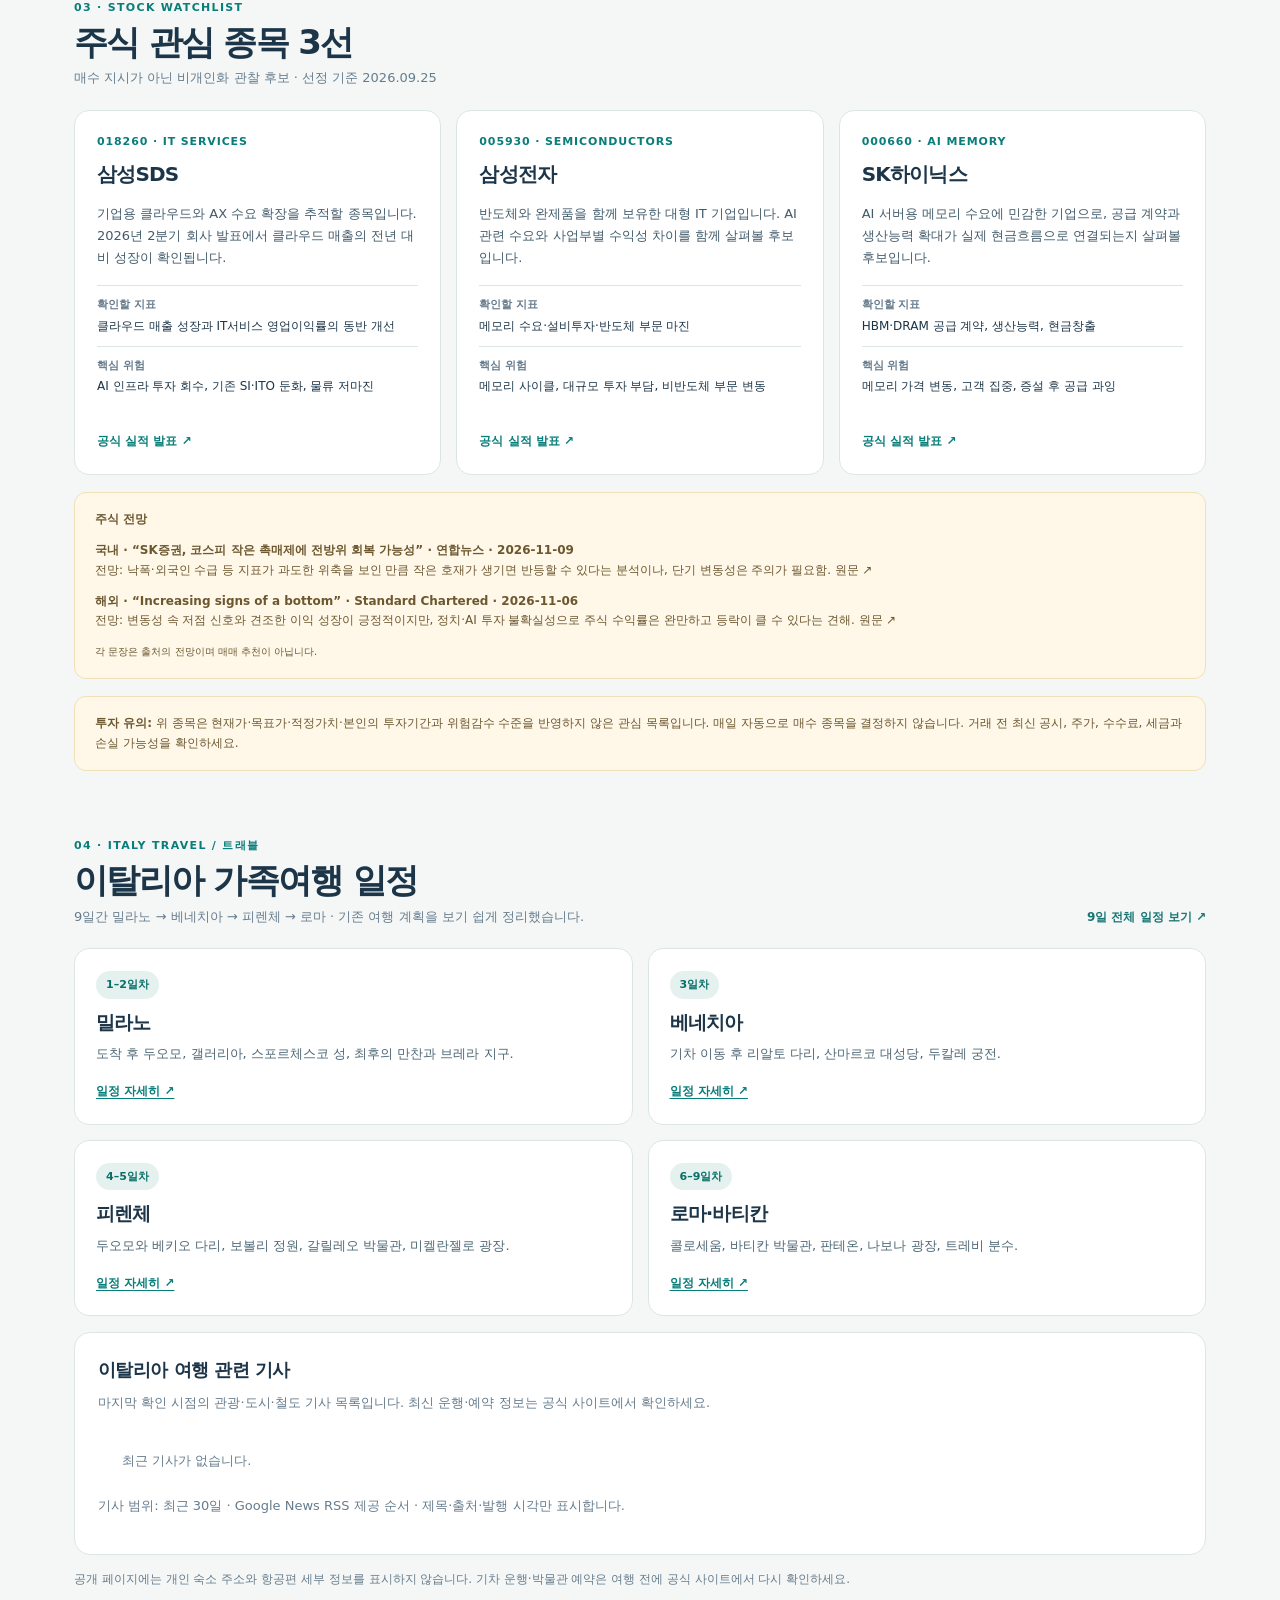
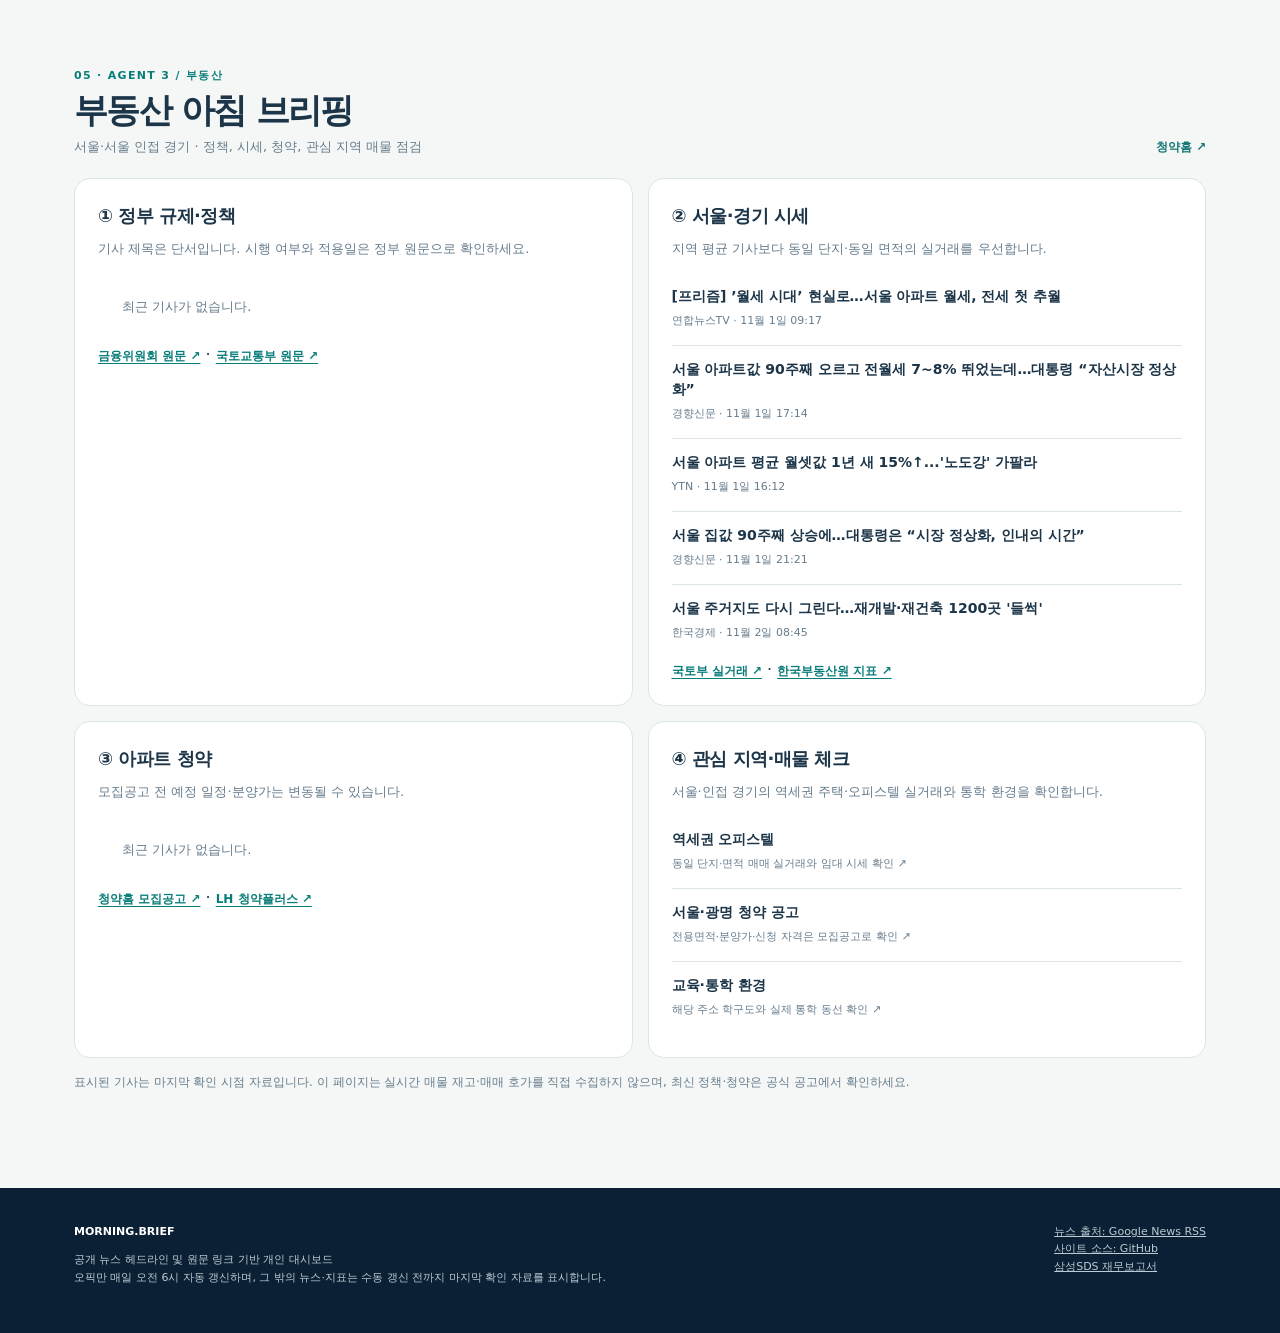
==== commit d7d2ca00: "Refresh daily OPIc topics and stock outlook" ====
--- a/index.html
+++ b/index.html
@@ -34,7 +34,7 @@
 <section class="weather-section" aria-labelledby="weather-title"><div class="wrap"><div class="weather-card"><div><div class="sectag">TODAY'S WEATHER · 서울 양천구</div><h2 id="weather-title">오늘의 날씨</h2><p id="weather-date">서울 양천구 예보를 확인하고 있습니다.</p></div><div class="weather-main" aria-live="polite"><strong id="weather-summary">불러오는 중…</strong><span class="weather-detail" id="weather-detail"></span></div><div><button class="weather-refresh" type="button" id="weather-refresh">날씨 새로고침 ↻</button><span class="weather-source">예보: <a href="https://open-meteo.com/en/docs" target="_blank" rel="noopener noreferrer">Open-Meteo</a> · <a href="https://www.weather.go.kr/w/forecast/notice.do?stnId=109" target="_blank" rel="noopener noreferrer">기상청 확인 ↗</a></span></div></div></div></section>
 <section class="section" id="top-news"><div class="wrap"><div class="sectionhead"><div><div class="sectag">01 · WORLD ECONOMY & REAL ESTATE</div><h2>오늘의 뉴스 · 세계 경제와 부동산</h2><p>세계 금융시장·금리·유가와 국내 주택시장 중심 · 국내 정치 기사 제외</p></div><a class="more" href="https://news.google.com/search?q=%EC%84%B8%EA%B3%84%20%EA%B2%BD%EC%A0%9C%20%EB%B6%80%EB%8F%99%EC%82%B0&amp;hl=ko&amp;gl=KR&amp;ceid=KR%3Ako" target="_blank" rel="noopener noreferrer">관련 뉴스 더 보기 ↗</a></div><div id="top-items" class="newsgrid"><div class="empty">뉴스를 불러오는 중입니다.</div></div><p class="note" id="top-window"></p></div></section>
 <section class="section" id="it-news"><div class="wrap"><div class="sectionhead"><div><div class="sectag">02 · TECHNOLOGY & SAMSUNG SDS</div><h2>IT 변화와 삼성SDS</h2><p>AI·클라우드·반도체 흐름과 삼성SDS 관련 보도를 나누어 확인하세요.</p></div></div><div class="split"><div class="panel"><h3>기술·산업 뉴스</h3><p>공개 뉴스 RSS에서 AI·클라우드·반도체 관련 헤드라인을 선별합니다.</p><ul class="headlist" id="it-items"><li class="empty">뉴스를 불러오는 중입니다.</li></ul></div><div class="panel dark"><h3>삼성SDS 포커스</h3><p>회사의 공식 발표와 언론 보도를 함께 확인하고, 숫자는 공시 원문을 우선합니다.</p><ul class="headlist" id="sds-items"><li class="empty">뉴스를 불러오는 중입니다.</li></ul><div class="quicklinks"><a href="sds-report.html">재무 보고서 ↗</a><a href="https://www.samsungsds.com/kr/investor/ir_events/earnings-release.html" target="_blank" rel="noopener noreferrer">공식 IR ↗</a></div></div></div><p class="note" id="it-window"></p></div></section>
-<section class="section" id="opic"><div class="wrap"><div class="sectionhead"><div><div class="sectag">DAILY ENGLISH · OPIc</div><h2>오늘의 오픽 말하기 · 두 주제</h2><p><span id="opic-today-date">오늘</span>의 시사 주제와 IH 목표 일상 주제를 함께 연습하세요.</p></div><a class="more" href="opic.html">오픽 페이지 열기 ↗</a></div><div class="panel"><p><strong>시사·사회</strong></p><h3 id="opic-today-title">시사 주제를 불러오는 중…</h3><p><strong>쉬운 일상 · IH 목표</strong></p><h3 id="opic-life-today-title">일상 주제를 불러오는 중…</h3><p>각 주제마다 질문 3개 · 답변 아이디어 · 영어 예시 · 어휘 · 관련 자료 링크를 볼 수 있습니다.</p><a class="agentlink" href="opic.html">오늘 학습 시작하기 ↗</a></div></div></section>
+<section class="section" id="opic"><div class="wrap"><div class="sectionhead"><div><div class="sectag">DAILY ENGLISH · OPIc</div><h2>오늘의 오픽 말하기 · 두 주제</h2><p><span id="opic-today-date">오늘</span>의 AL 실전형 주제와 IH 목표 일상 주제를 함께 연습하세요.</p></div><a class="more" href="opic.html">오픽 페이지 열기 ↗</a></div><div class="panel"><p><strong>AL 실전형</strong></p><h3 id="opic-today-title">AL 주제를 불러오는 중…</h3><p><strong>쉬운 일상 · IH 목표</strong></p><h3 id="opic-life-today-title">일상 주제를 불러오는 중…</h3><p>주제마다 질문 1개 · 짧은 영어 예시답변 · 핵심 표현 2~3개를 제공합니다.</p><a class="agentlink" href="opic.html">오늘 학습 시작하기 ↗</a></div></div></section>
 <section class="section" id="ideas"><div class="wrap"><div class="sectionhead"><div><div class="sectag">03 · STOCK WATCHLIST</div><h2>주식 관심 종목 3선</h2><p>매수 지시가 아닌 비개인화 관찰 후보 · 선정 기준 2026.09.25</p></div></div><div class="ideas">
 <article class="idea"><div class="ticker">018260 · IT SERVICES</div><h3>삼성SDS</h3><p>기업용 클라우드와 AX 수요 확장을 추적할 종목입니다. 2026년 2분기 회사 발표에서 클라우드 매출의 전년 대비 성장이 확인됩니다.</p><dl><div><dt>확인할 지표</dt><dd>클라우드 매출 성장과 IT서비스 영업이익률의 동반 개선</dd></div><div><dt>핵심 위험</dt><dd>AI 인프라 투자 회수, 기존 SI·ITO 둔화, 물류 저마진</dd></div></dl><a href="https://www.samsungsds.com/kr/news/ss-260730.html" target="_blank" rel="noopener noreferrer">공식 실적 발표 ↗</a></article>
 <article class="idea"><div class="ticker">005930 · SEMICONDUCTORS</div><h3>삼성전자</h3><p>반도체와 완제품을 함께 보유한 대형 IT 기업입니다. AI 관련 수요와 사업부별 수익성 차이를 함께 살펴볼 후보입니다.</p><dl><div><dt>확인할 지표</dt><dd>메모리 수요·설비투자·반도체 부문 마진</dd></div><div><dt>핵심 위험</dt><dd>메모리 사이클, 대규모 투자 부담, 비반도체 부문 변동</dd></div></dl><a href="https://news.samsung.com/kr/%EC%82%BC%EC%84%B1%EC%A0%84%EC%9E%90-2026%EB%85%84-2%EB%B6%84%EA%B8%B0-%EC%8B%A4%EC%A0%81-%EB%B0%9C%ED%91%9C" target="_blank" rel="noopener noreferrer">공식 실적 발표 ↗</a></article>
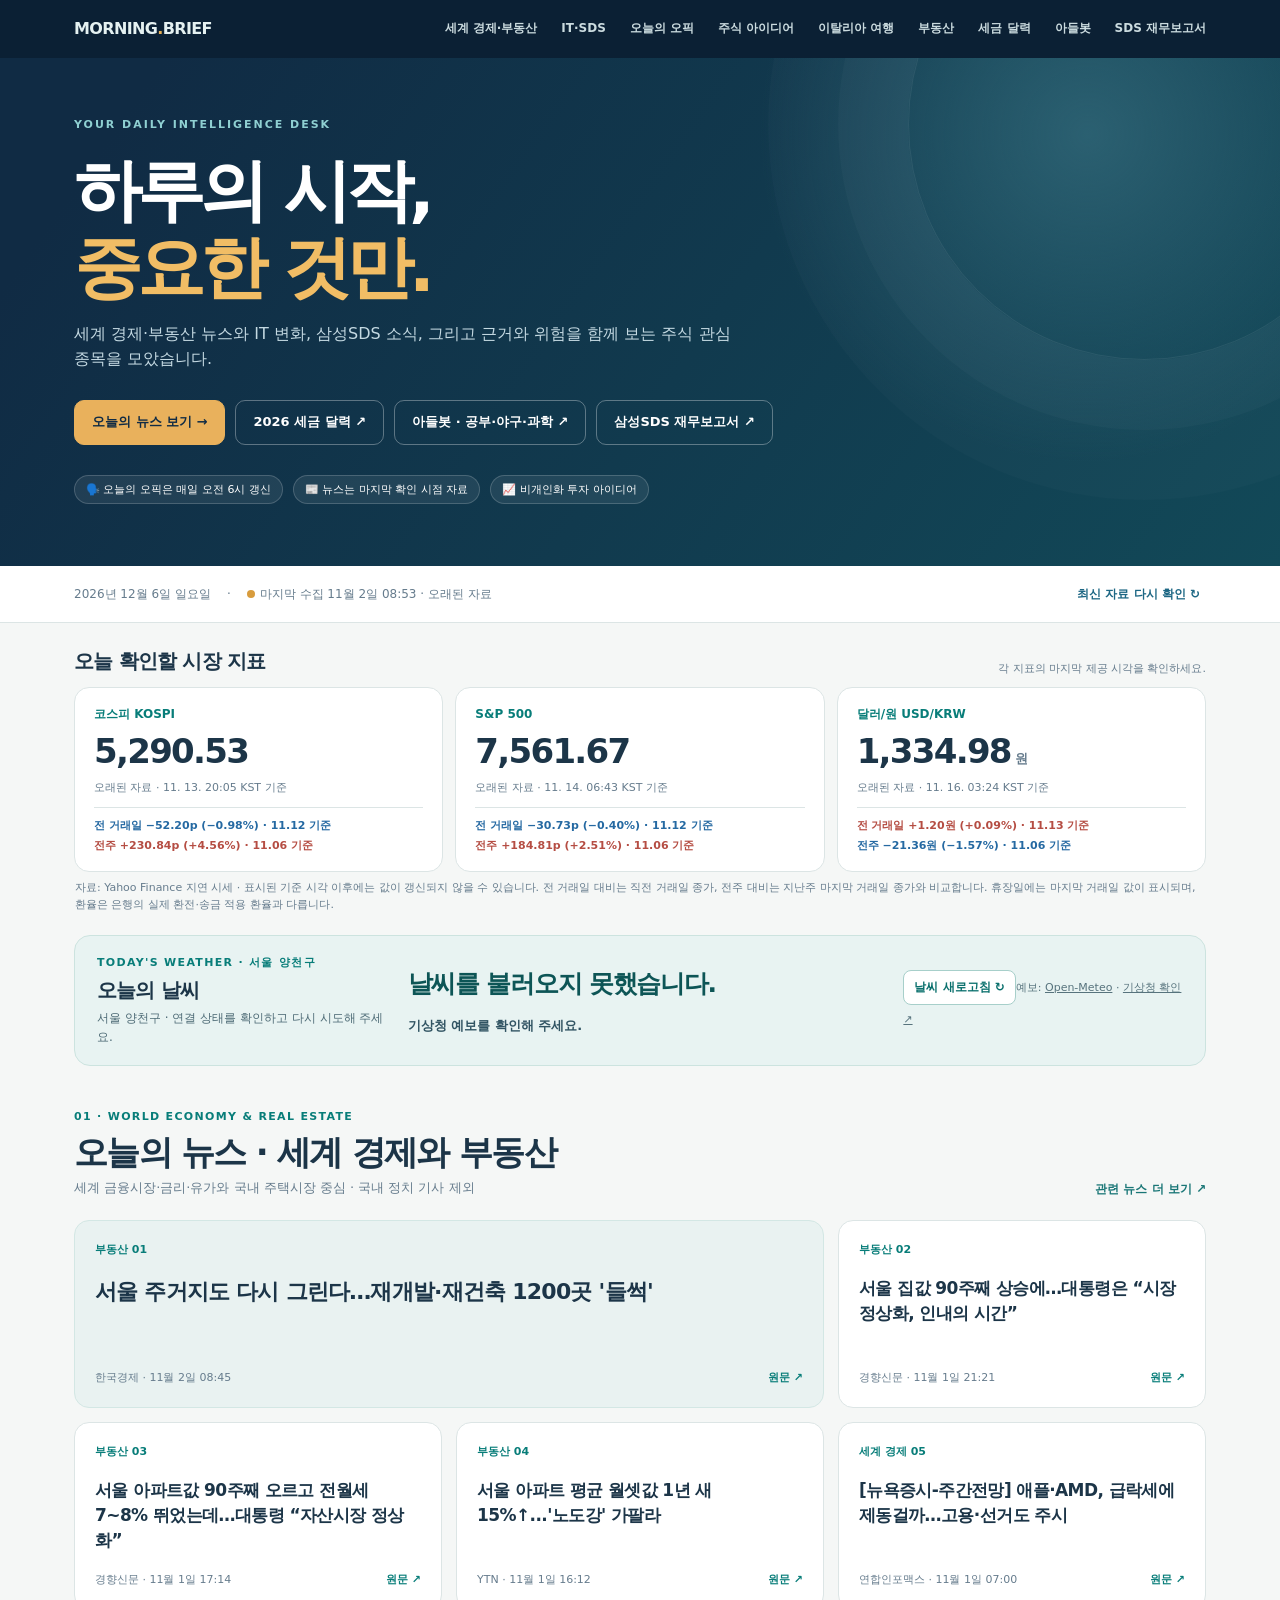
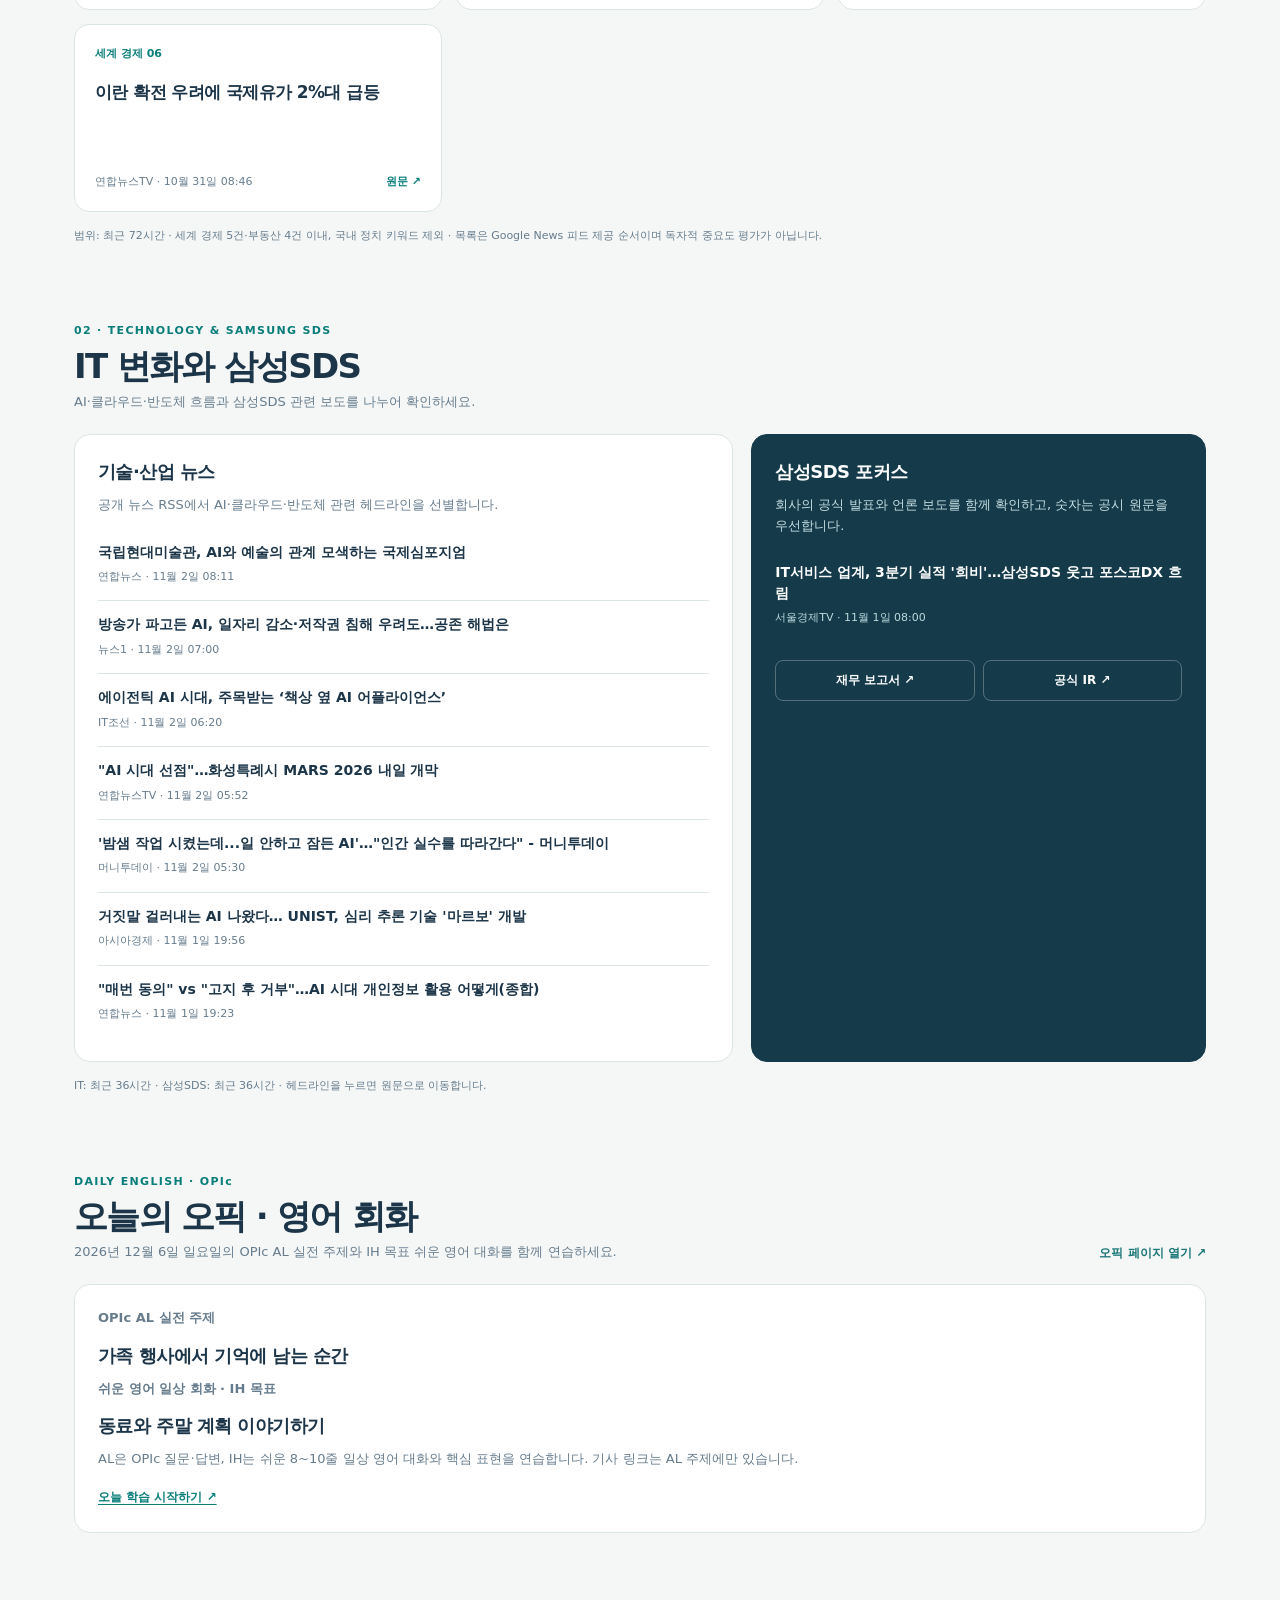
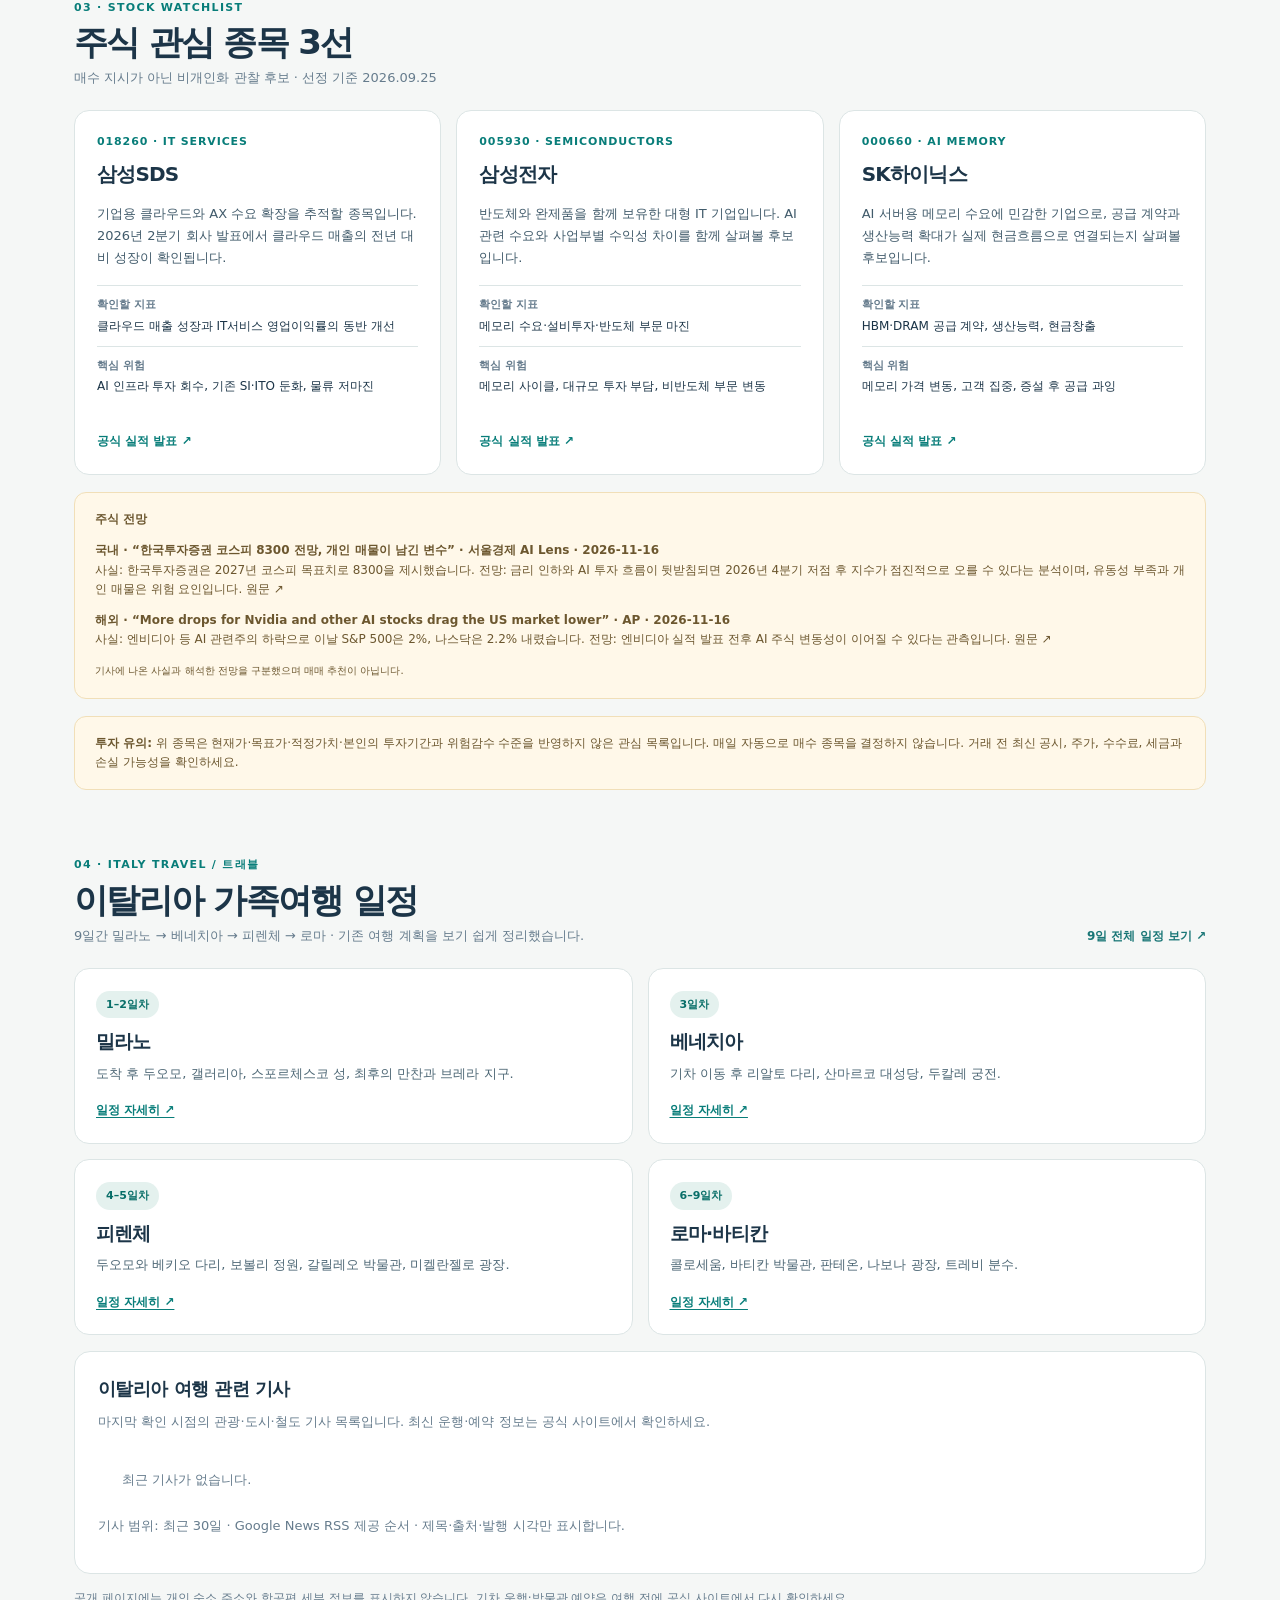
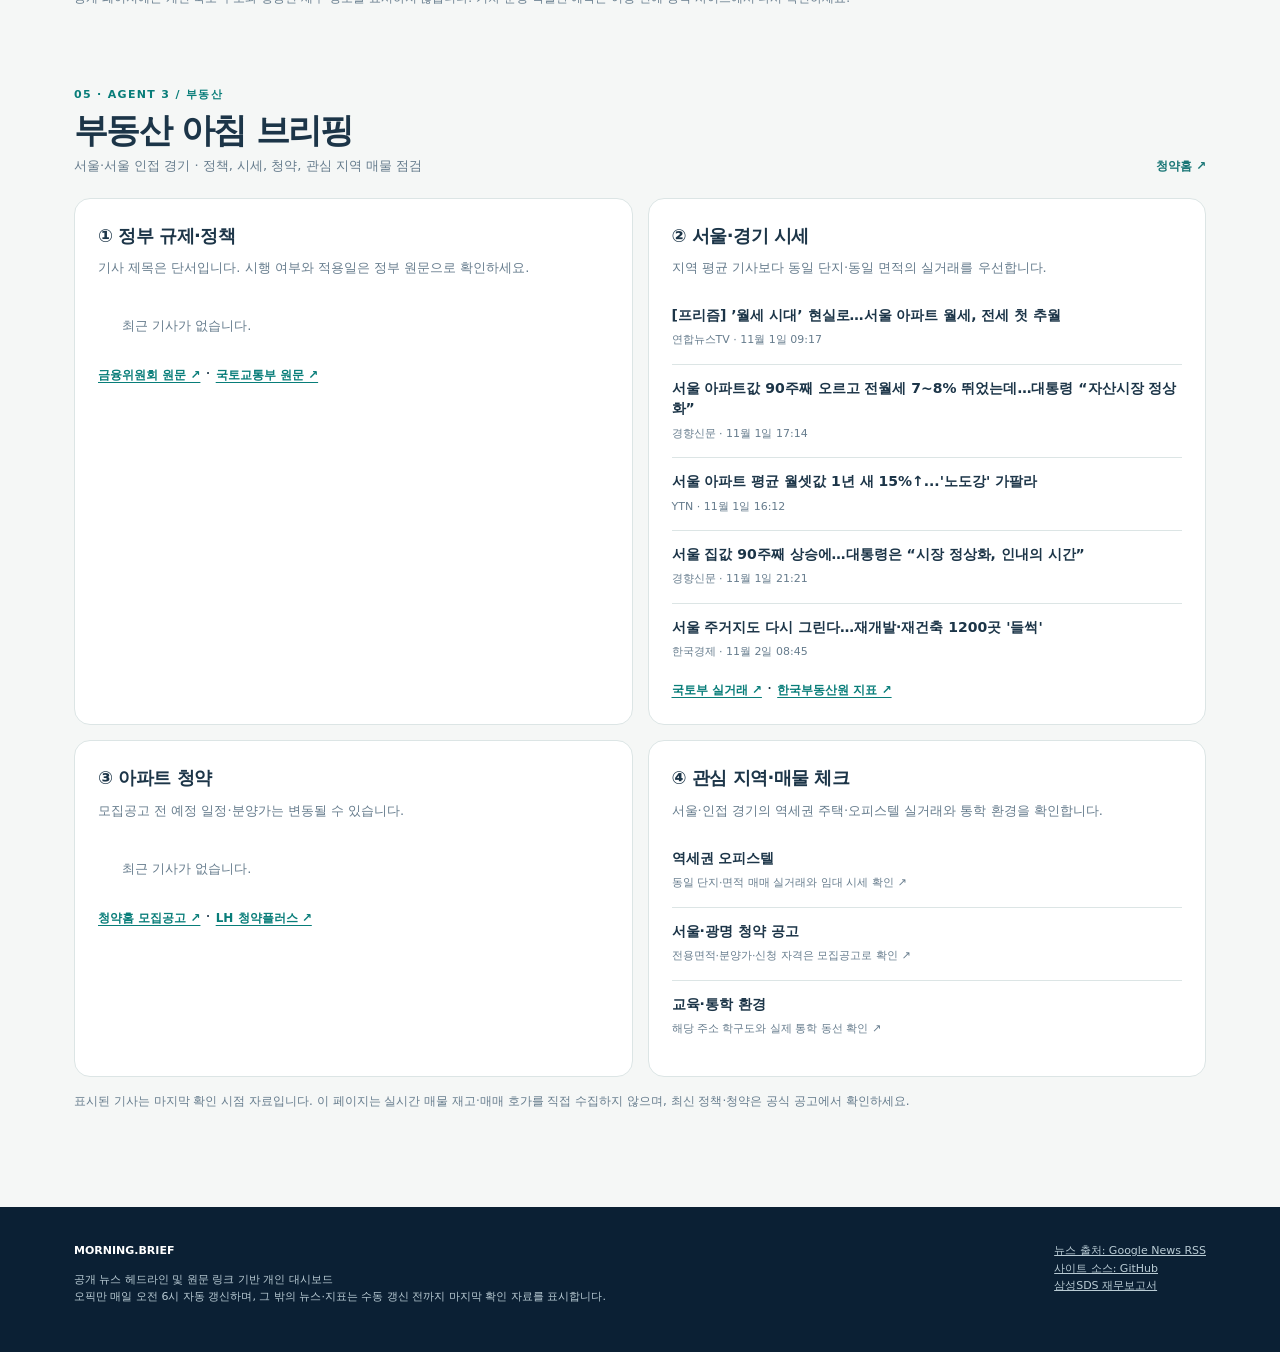
==== commit ad40ec7c: "Update daily OPIc and IH conversation format" ====
--- a/index.html
+++ b/index.html
@@ -34,7 +34,7 @@
 <section class="weather-section" aria-labelledby="weather-title"><div class="wrap"><div class="weather-card"><div><div class="sectag">TODAY'S WEATHER · 서울 양천구</div><h2 id="weather-title">오늘의 날씨</h2><p id="weather-date">서울 양천구 예보를 확인하고 있습니다.</p></div><div class="weather-main" aria-live="polite"><strong id="weather-summary">불러오는 중…</strong><span class="weather-detail" id="weather-detail"></span></div><div><button class="weather-refresh" type="button" id="weather-refresh">날씨 새로고침 ↻</button><span class="weather-source">예보: <a href="https://open-meteo.com/en/docs" target="_blank" rel="noopener noreferrer">Open-Meteo</a> · <a href="https://www.weather.go.kr/w/forecast/notice.do?stnId=109" target="_blank" rel="noopener noreferrer">기상청 확인 ↗</a></span></div></div></div></section>
 <section class="section" id="top-news"><div class="wrap"><div class="sectionhead"><div><div class="sectag">01 · WORLD ECONOMY & REAL ESTATE</div><h2>오늘의 뉴스 · 세계 경제와 부동산</h2><p>세계 금융시장·금리·유가와 국내 주택시장 중심 · 국내 정치 기사 제외</p></div><a class="more" href="https://news.google.com/search?q=%EC%84%B8%EA%B3%84%20%EA%B2%BD%EC%A0%9C%20%EB%B6%80%EB%8F%99%EC%82%B0&amp;hl=ko&amp;gl=KR&amp;ceid=KR%3Ako" target="_blank" rel="noopener noreferrer">관련 뉴스 더 보기 ↗</a></div><div id="top-items" class="newsgrid"><div class="empty">뉴스를 불러오는 중입니다.</div></div><p class="note" id="top-window"></p></div></section>
 <section class="section" id="it-news"><div class="wrap"><div class="sectionhead"><div><div class="sectag">02 · TECHNOLOGY & SAMSUNG SDS</div><h2>IT 변화와 삼성SDS</h2><p>AI·클라우드·반도체 흐름과 삼성SDS 관련 보도를 나누어 확인하세요.</p></div></div><div class="split"><div class="panel"><h3>기술·산업 뉴스</h3><p>공개 뉴스 RSS에서 AI·클라우드·반도체 관련 헤드라인을 선별합니다.</p><ul class="headlist" id="it-items"><li class="empty">뉴스를 불러오는 중입니다.</li></ul></div><div class="panel dark"><h3>삼성SDS 포커스</h3><p>회사의 공식 발표와 언론 보도를 함께 확인하고, 숫자는 공시 원문을 우선합니다.</p><ul class="headlist" id="sds-items"><li class="empty">뉴스를 불러오는 중입니다.</li></ul><div class="quicklinks"><a href="sds-report.html">재무 보고서 ↗</a><a href="https://www.samsungsds.com/kr/investor/ir_events/earnings-release.html" target="_blank" rel="noopener noreferrer">공식 IR ↗</a></div></div></div><p class="note" id="it-window"></p></div></section>
-<section class="section" id="opic"><div class="wrap"><div class="sectionhead"><div><div class="sectag">DAILY ENGLISH · OPIc</div><h2>오늘의 오픽 말하기 · 두 주제</h2><p><span id="opic-today-date">오늘</span>의 AL 실전형 주제와 IH 목표 일상 주제를 함께 연습하세요.</p></div><a class="more" href="opic.html">오픽 페이지 열기 ↗</a></div><div class="panel"><p><strong>AL 실전형</strong></p><h3 id="opic-today-title">AL 주제를 불러오는 중…</h3><p><strong>쉬운 일상 · IH 목표</strong></p><h3 id="opic-life-today-title">일상 주제를 불러오는 중…</h3><p>주제마다 질문 1개 · 짧은 영어 예시답변 · 핵심 표현 2~3개를 제공합니다.</p><a class="agentlink" href="opic.html">오늘 학습 시작하기 ↗</a></div></div></section>
+<section class="section" id="opic"><div class="wrap"><div class="sectionhead"><div><div class="sectag">DAILY ENGLISH · OPIc</div><h2>오늘의 오픽 · 영어 회화</h2><p><span id="opic-today-date">오늘</span>의 OPIc AL 실전 주제와 IH 목표 쉬운 영어 대화를 함께 연습하세요.</p></div><a class="more" href="opic.html">오픽 페이지 열기 ↗</a></div><div class="panel"><p><strong>OPIc AL 실전 주제</strong></p><h3 id="opic-today-title">AL 주제를 불러오는 중…</h3><p><strong>쉬운 영어 일상 회화 · IH 목표</strong></p><h3 id="opic-life-today-title">일상 회화를 불러오는 중…</h3><p>AL은 OPIc 질문과 답변, IH는 매일 쓰는 8~10줄 영어 대화와 핵심 표현을 제공합니다.</p><a class="agentlink" href="opic.html">오늘 학습 시작하기 ↗</a></div></div></section>
 <section class="section" id="ideas"><div class="wrap"><div class="sectionhead"><div><div class="sectag">03 · STOCK WATCHLIST</div><h2>주식 관심 종목 3선</h2><p>매수 지시가 아닌 비개인화 관찰 후보 · 선정 기준 2026.09.25</p></div></div><div class="ideas">
 <article class="idea"><div class="ticker">018260 · IT SERVICES</div><h3>삼성SDS</h3><p>기업용 클라우드와 AX 수요 확장을 추적할 종목입니다. 2026년 2분기 회사 발표에서 클라우드 매출의 전년 대비 성장이 확인됩니다.</p><dl><div><dt>확인할 지표</dt><dd>클라우드 매출 성장과 IT서비스 영업이익률의 동반 개선</dd></div><div><dt>핵심 위험</dt><dd>AI 인프라 투자 회수, 기존 SI·ITO 둔화, 물류 저마진</dd></div></dl><a href="https://www.samsungsds.com/kr/news/ss-260730.html" target="_blank" rel="noopener noreferrer">공식 실적 발표 ↗</a></article>
 <article class="idea"><div class="ticker">005930 · SEMICONDUCTORS</div><h3>삼성전자</h3><p>반도체와 완제품을 함께 보유한 대형 IT 기업입니다. AI 관련 수요와 사업부별 수익성 차이를 함께 살펴볼 후보입니다.</p><dl><div><dt>확인할 지표</dt><dd>메모리 수요·설비투자·반도체 부문 마진</dd></div><div><dt>핵심 위험</dt><dd>메모리 사이클, 대규모 투자 부담, 비반도체 부문 변동</dd></div></dl><a href="https://news.samsung.com/kr/%EC%82%BC%EC%84%B1%EC%A0%84%EC%9E%90-2026%EB%85%84-2%EB%B6%84%EA%B8%B0-%EC%8B%A4%EC%A0%81-%EB%B0%9C%ED%91%9C" target="_blank" rel="noopener noreferrer">공식 실적 발표 ↗</a></article>
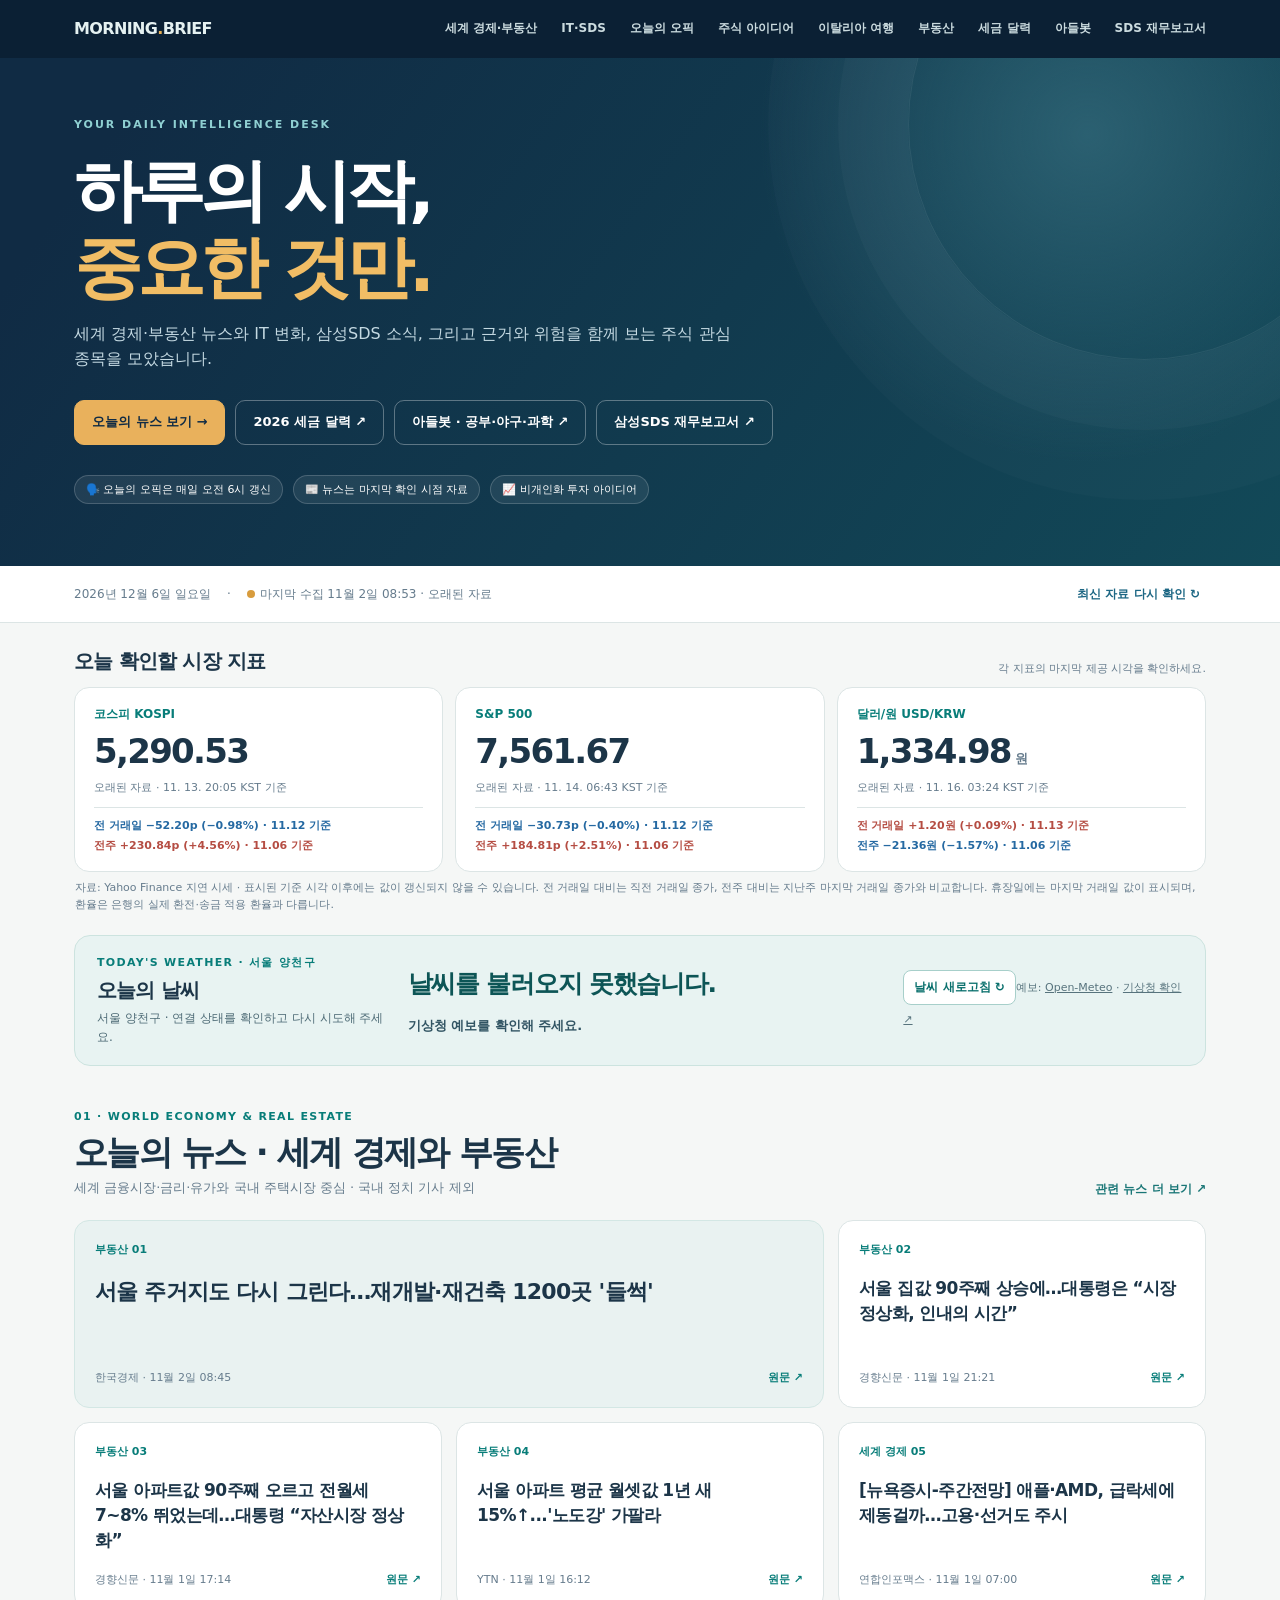
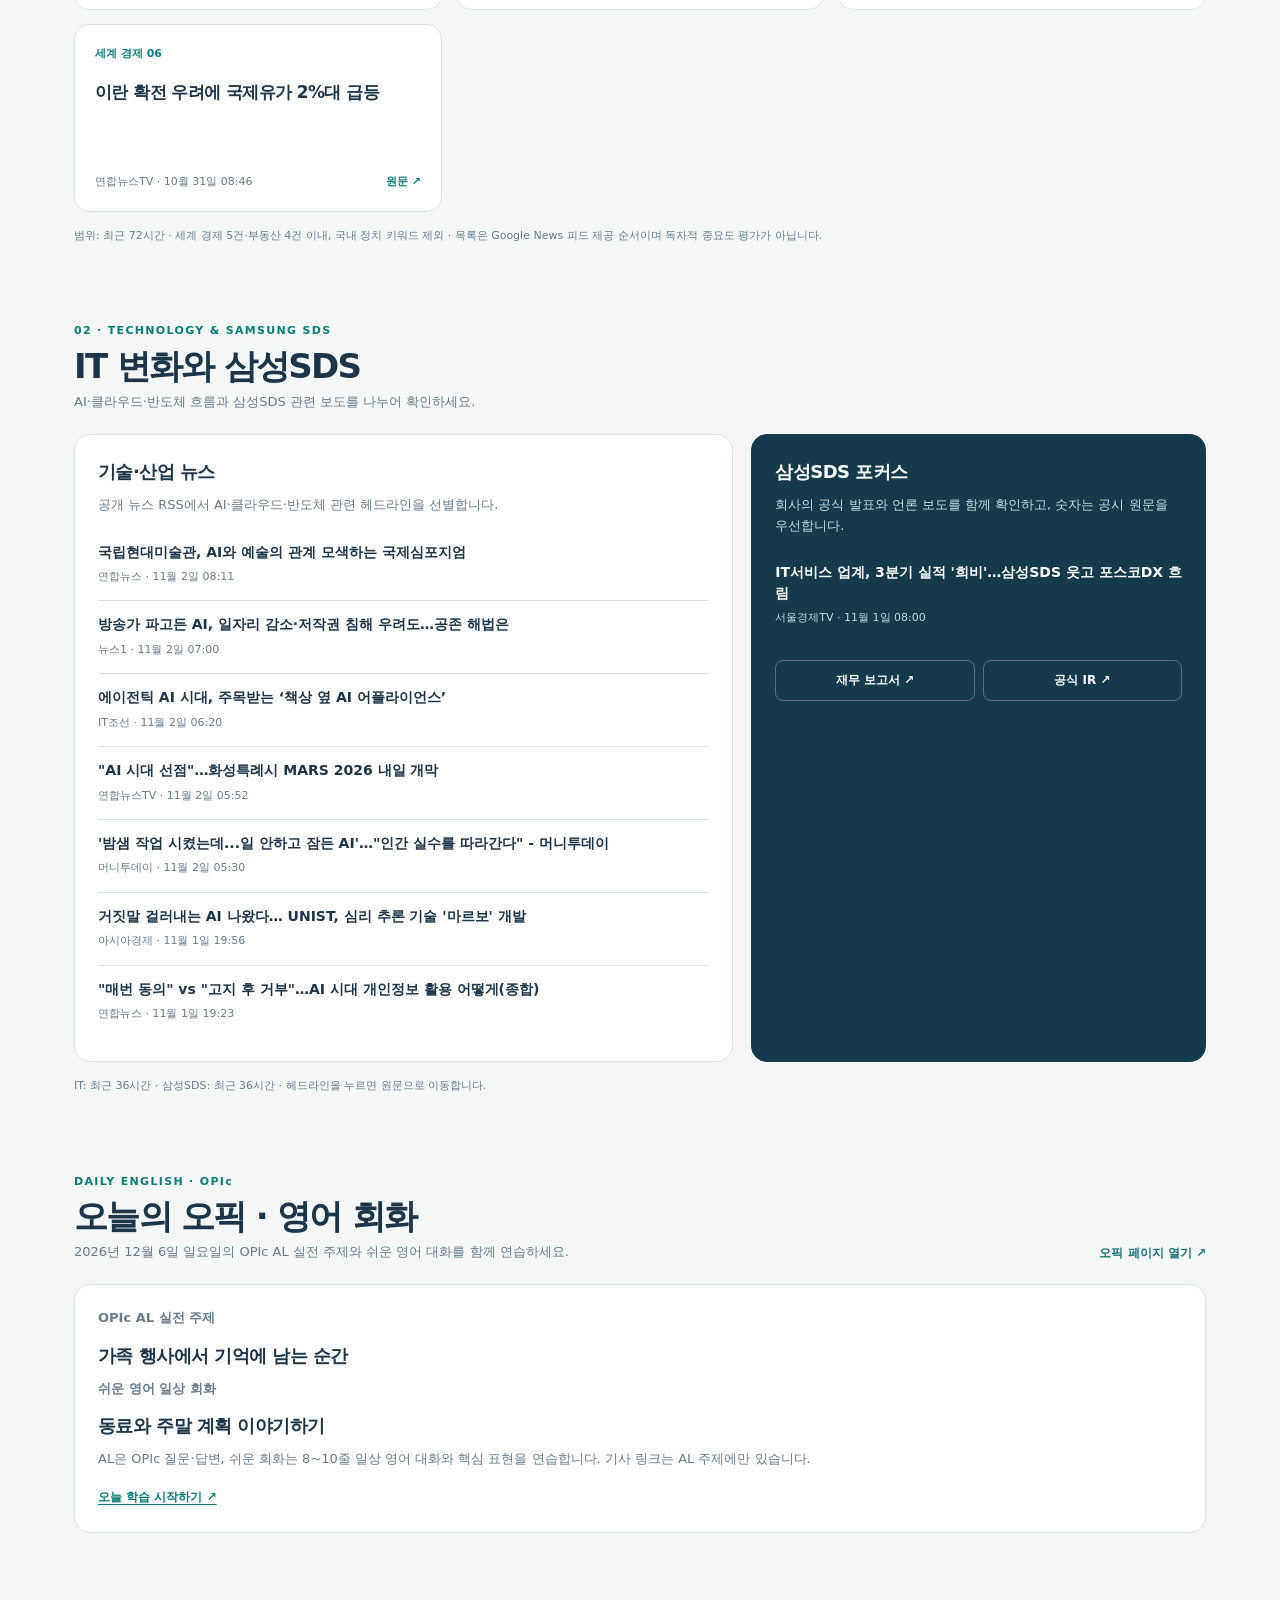
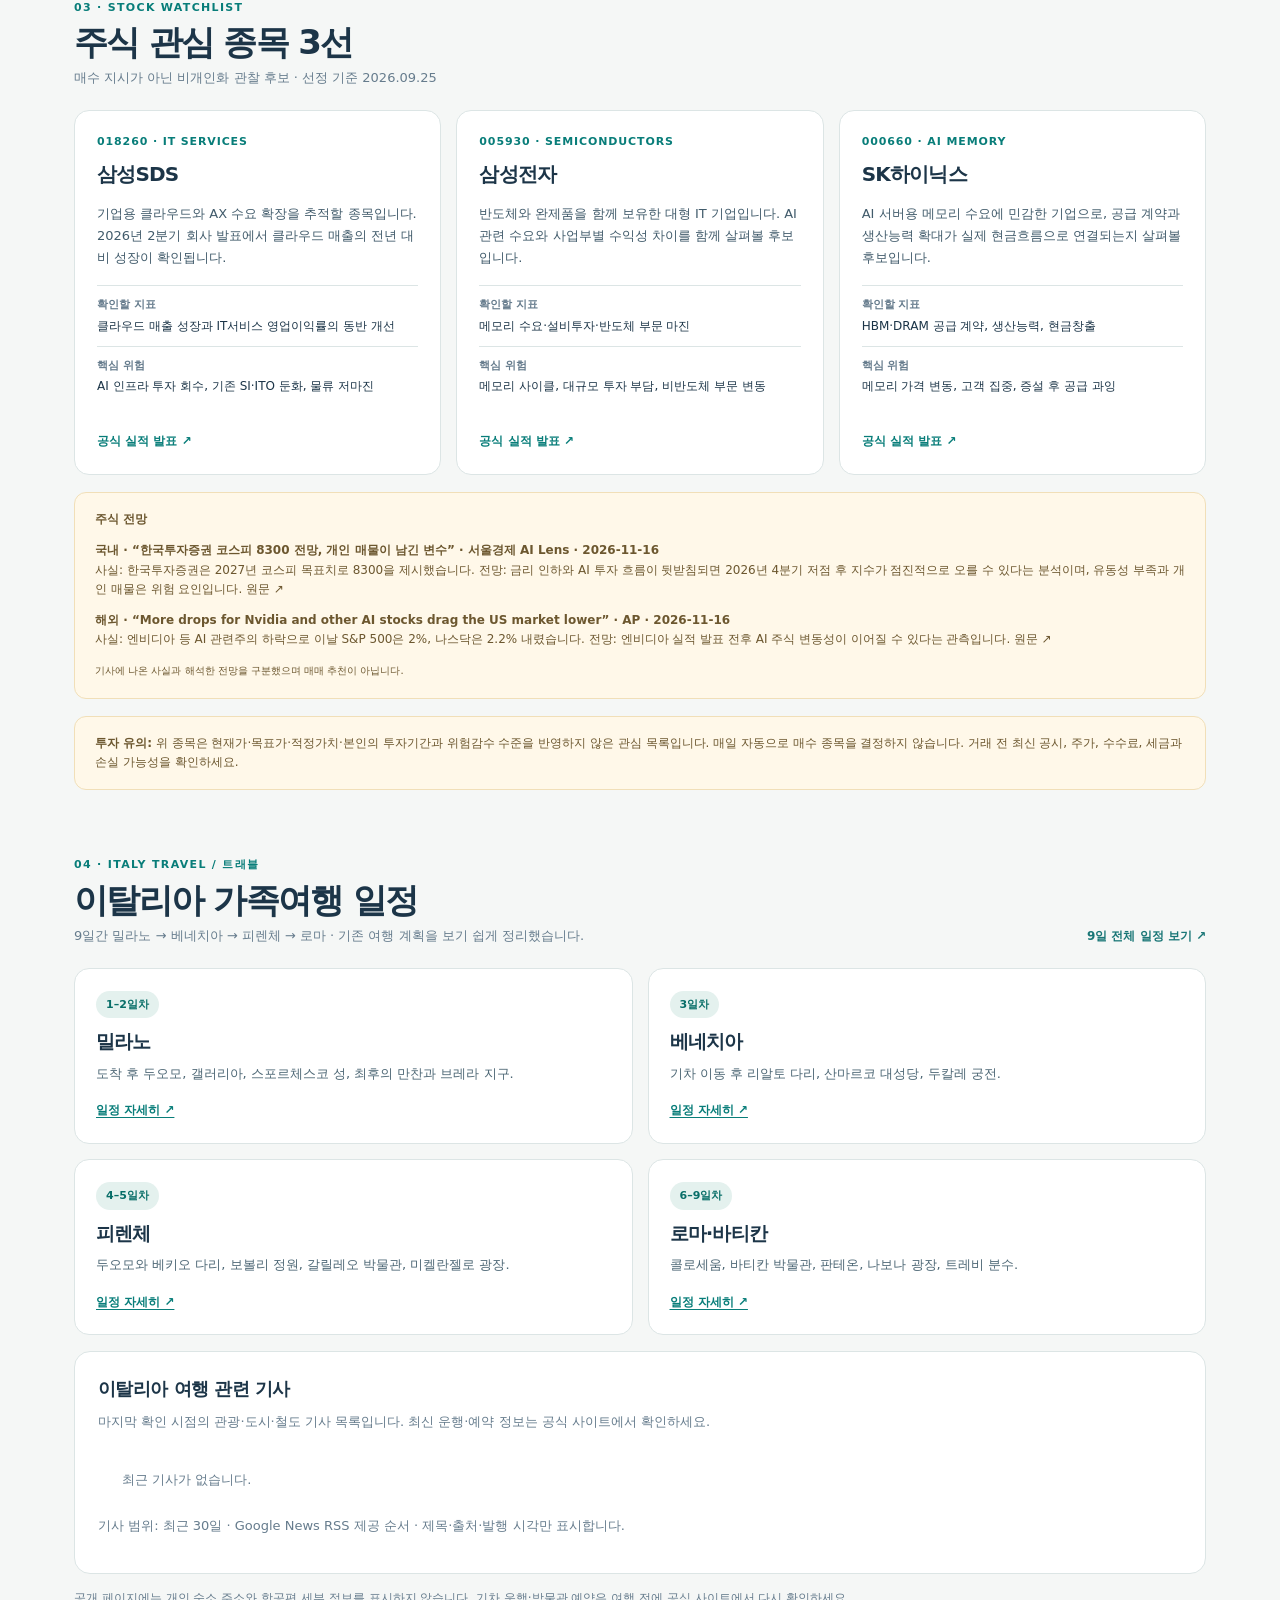
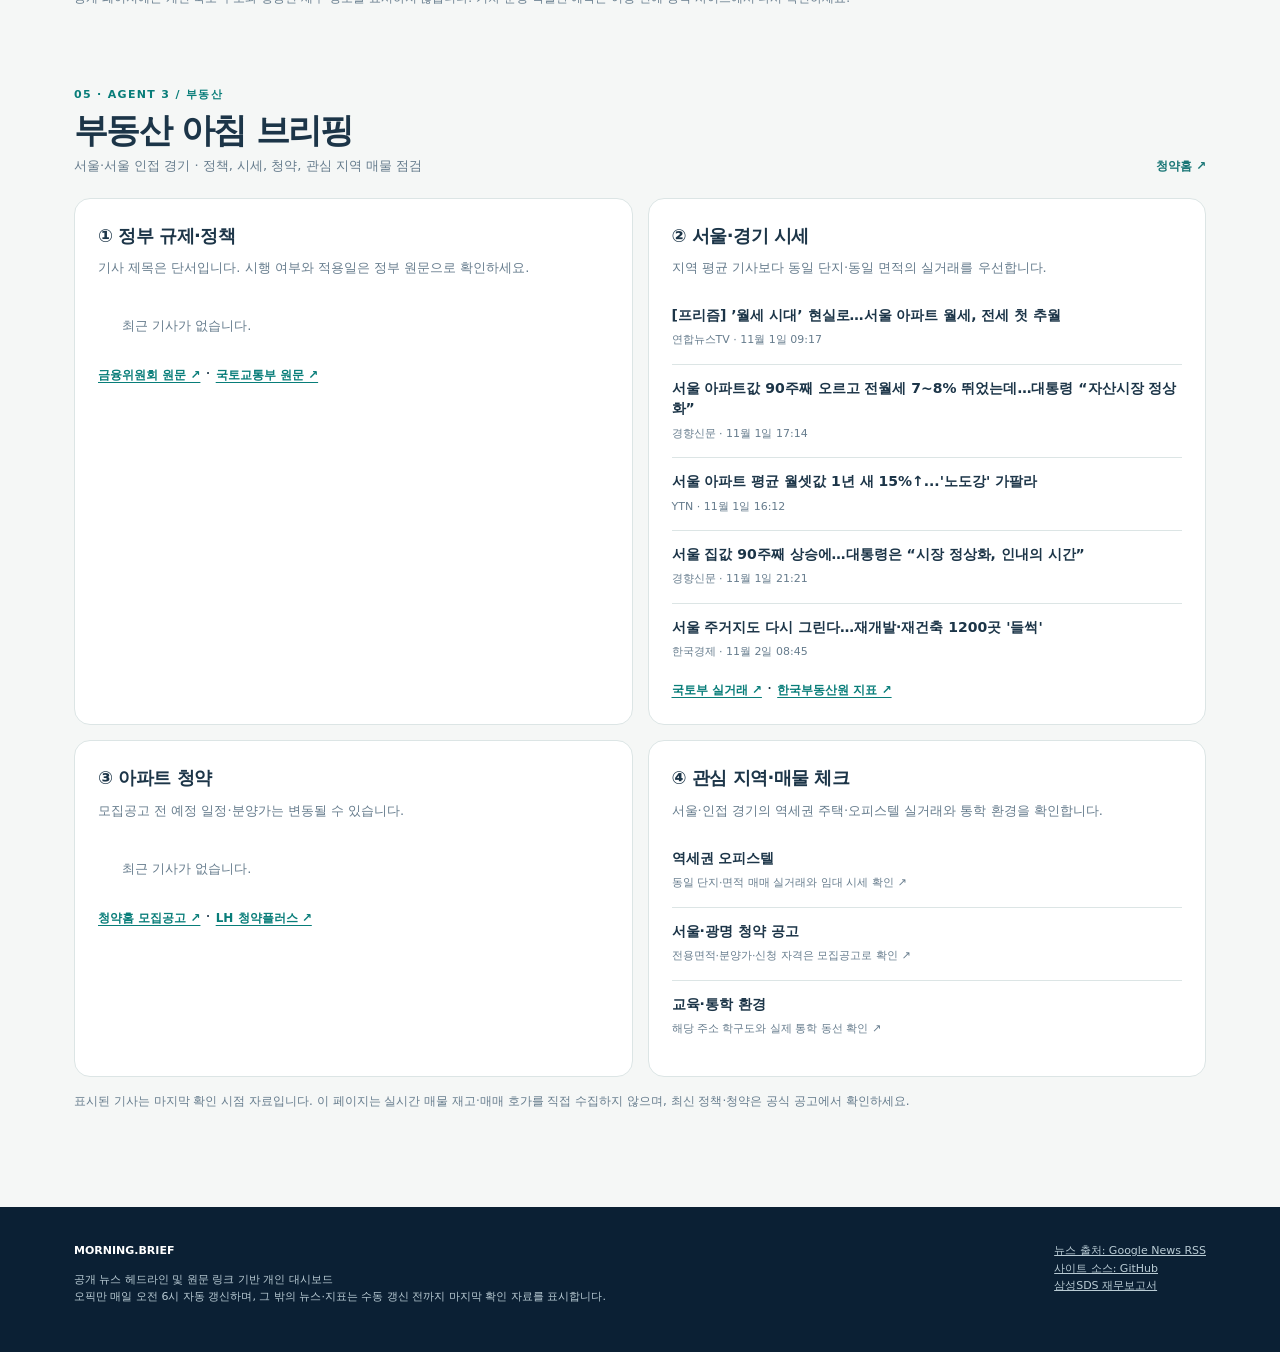
==== commit 9ed633b6: "Remove IH target label from daily English practice" ====
--- a/index.html
+++ b/index.html
@@ -34,7 +34,7 @@
 <section class="weather-section" aria-labelledby="weather-title"><div class="wrap"><div class="weather-card"><div><div class="sectag">TODAY'S WEATHER · 서울 양천구</div><h2 id="weather-title">오늘의 날씨</h2><p id="weather-date">서울 양천구 예보를 확인하고 있습니다.</p></div><div class="weather-main" aria-live="polite"><strong id="weather-summary">불러오는 중…</strong><span class="weather-detail" id="weather-detail"></span></div><div><button class="weather-refresh" type="button" id="weather-refresh">날씨 새로고침 ↻</button><span class="weather-source">예보: <a href="https://open-meteo.com/en/docs" target="_blank" rel="noopener noreferrer">Open-Meteo</a> · <a href="https://www.weather.go.kr/w/forecast/notice.do?stnId=109" target="_blank" rel="noopener noreferrer">기상청 확인 ↗</a></span></div></div></div></section>
 <section class="section" id="top-news"><div class="wrap"><div class="sectionhead"><div><div class="sectag">01 · WORLD ECONOMY & REAL ESTATE</div><h2>오늘의 뉴스 · 세계 경제와 부동산</h2><p>세계 금융시장·금리·유가와 국내 주택시장 중심 · 국내 정치 기사 제외</p></div><a class="more" href="https://news.google.com/search?q=%EC%84%B8%EA%B3%84%20%EA%B2%BD%EC%A0%9C%20%EB%B6%80%EB%8F%99%EC%82%B0&amp;hl=ko&amp;gl=KR&amp;ceid=KR%3Ako" target="_blank" rel="noopener noreferrer">관련 뉴스 더 보기 ↗</a></div><div id="top-items" class="newsgrid"><div class="empty">뉴스를 불러오는 중입니다.</div></div><p class="note" id="top-window"></p></div></section>
 <section class="section" id="it-news"><div class="wrap"><div class="sectionhead"><div><div class="sectag">02 · TECHNOLOGY & SAMSUNG SDS</div><h2>IT 변화와 삼성SDS</h2><p>AI·클라우드·반도체 흐름과 삼성SDS 관련 보도를 나누어 확인하세요.</p></div></div><div class="split"><div class="panel"><h3>기술·산업 뉴스</h3><p>공개 뉴스 RSS에서 AI·클라우드·반도체 관련 헤드라인을 선별합니다.</p><ul class="headlist" id="it-items"><li class="empty">뉴스를 불러오는 중입니다.</li></ul></div><div class="panel dark"><h3>삼성SDS 포커스</h3><p>회사의 공식 발표와 언론 보도를 함께 확인하고, 숫자는 공시 원문을 우선합니다.</p><ul class="headlist" id="sds-items"><li class="empty">뉴스를 불러오는 중입니다.</li></ul><div class="quicklinks"><a href="sds-report.html">재무 보고서 ↗</a><a href="https://www.samsungsds.com/kr/investor/ir_events/earnings-release.html" target="_blank" rel="noopener noreferrer">공식 IR ↗</a></div></div></div><p class="note" id="it-window"></p></div></section>
-<section class="section" id="opic"><div class="wrap"><div class="sectionhead"><div><div class="sectag">DAILY ENGLISH · OPIc</div><h2>오늘의 오픽 · 영어 회화</h2><p><span id="opic-today-date">오늘</span>의 OPIc AL 실전 주제와 IH 목표 쉬운 영어 대화를 함께 연습하세요.</p></div><a class="more" href="opic.html">오픽 페이지 열기 ↗</a></div><div class="panel"><p><strong>OPIc AL 실전 주제</strong></p><h3 id="opic-today-title">AL 주제를 불러오는 중…</h3><p><strong>쉬운 영어 일상 회화 · IH 목표</strong></p><h3 id="opic-life-today-title">일상 회화를 불러오는 중…</h3><p>AL은 OPIc 질문과 답변, IH는 매일 쓰는 8~10줄 영어 대화와 핵심 표현을 제공합니다.</p><a class="agentlink" href="opic.html">오늘 학습 시작하기 ↗</a></div></div></section>
+<section class="section" id="opic"><div class="wrap"><div class="sectionhead"><div><div class="sectag">DAILY ENGLISH · OPIc</div><h2>오늘의 오픽 · 영어 회화</h2><p><span id="opic-today-date">오늘</span>의 OPIc AL 실전 주제와 쉬운 영어 대화를 함께 연습하세요.</p></div><a class="more" href="opic.html">오픽 페이지 열기 ↗</a></div><div class="panel"><p><strong>OPIc AL 실전 주제</strong></p><h3 id="opic-today-title">AL 주제를 불러오는 중…</h3><p><strong>쉬운 영어 일상 회화</strong></p><h3 id="opic-life-today-title">일상 회화를 불러오는 중…</h3><p>AL은 OPIc 질문과 답변, 쉬운 회화는 매일 쓰는 8~10줄 영어 대화와 핵심 표현을 제공합니다.</p><a class="agentlink" href="opic.html">오늘 학습 시작하기 ↗</a></div></div></section>
 <section class="section" id="ideas"><div class="wrap"><div class="sectionhead"><div><div class="sectag">03 · STOCK WATCHLIST</div><h2>주식 관심 종목 3선</h2><p>매수 지시가 아닌 비개인화 관찰 후보 · 선정 기준 2026.09.25</p></div></div><div class="ideas">
 <article class="idea"><div class="ticker">018260 · IT SERVICES</div><h3>삼성SDS</h3><p>기업용 클라우드와 AX 수요 확장을 추적할 종목입니다. 2026년 2분기 회사 발표에서 클라우드 매출의 전년 대비 성장이 확인됩니다.</p><dl><div><dt>확인할 지표</dt><dd>클라우드 매출 성장과 IT서비스 영업이익률의 동반 개선</dd></div><div><dt>핵심 위험</dt><dd>AI 인프라 투자 회수, 기존 SI·ITO 둔화, 물류 저마진</dd></div></dl><a href="https://www.samsungsds.com/kr/news/ss-260730.html" target="_blank" rel="noopener noreferrer">공식 실적 발표 ↗</a></article>
 <article class="idea"><div class="ticker">005930 · SEMICONDUCTORS</div><h3>삼성전자</h3><p>반도체와 완제품을 함께 보유한 대형 IT 기업입니다. AI 관련 수요와 사업부별 수익성 차이를 함께 살펴볼 후보입니다.</p><dl><div><dt>확인할 지표</dt><dd>메모리 수요·설비투자·반도체 부문 마진</dd></div><div><dt>핵심 위험</dt><dd>메모리 사이클, 대규모 투자 부담, 비반도체 부문 변동</dd></div></dl><a href="https://news.samsung.com/kr/%EC%82%BC%EC%84%B1%EC%A0%84%EC%9E%90-2026%EB%85%84-2%EB%B6%84%EA%B8%B0-%EC%8B%A4%EC%A0%81-%EB%B0%9C%ED%91%9C" target="_blank" rel="noopener noreferrer">공식 실적 발표 ↗</a></article>
